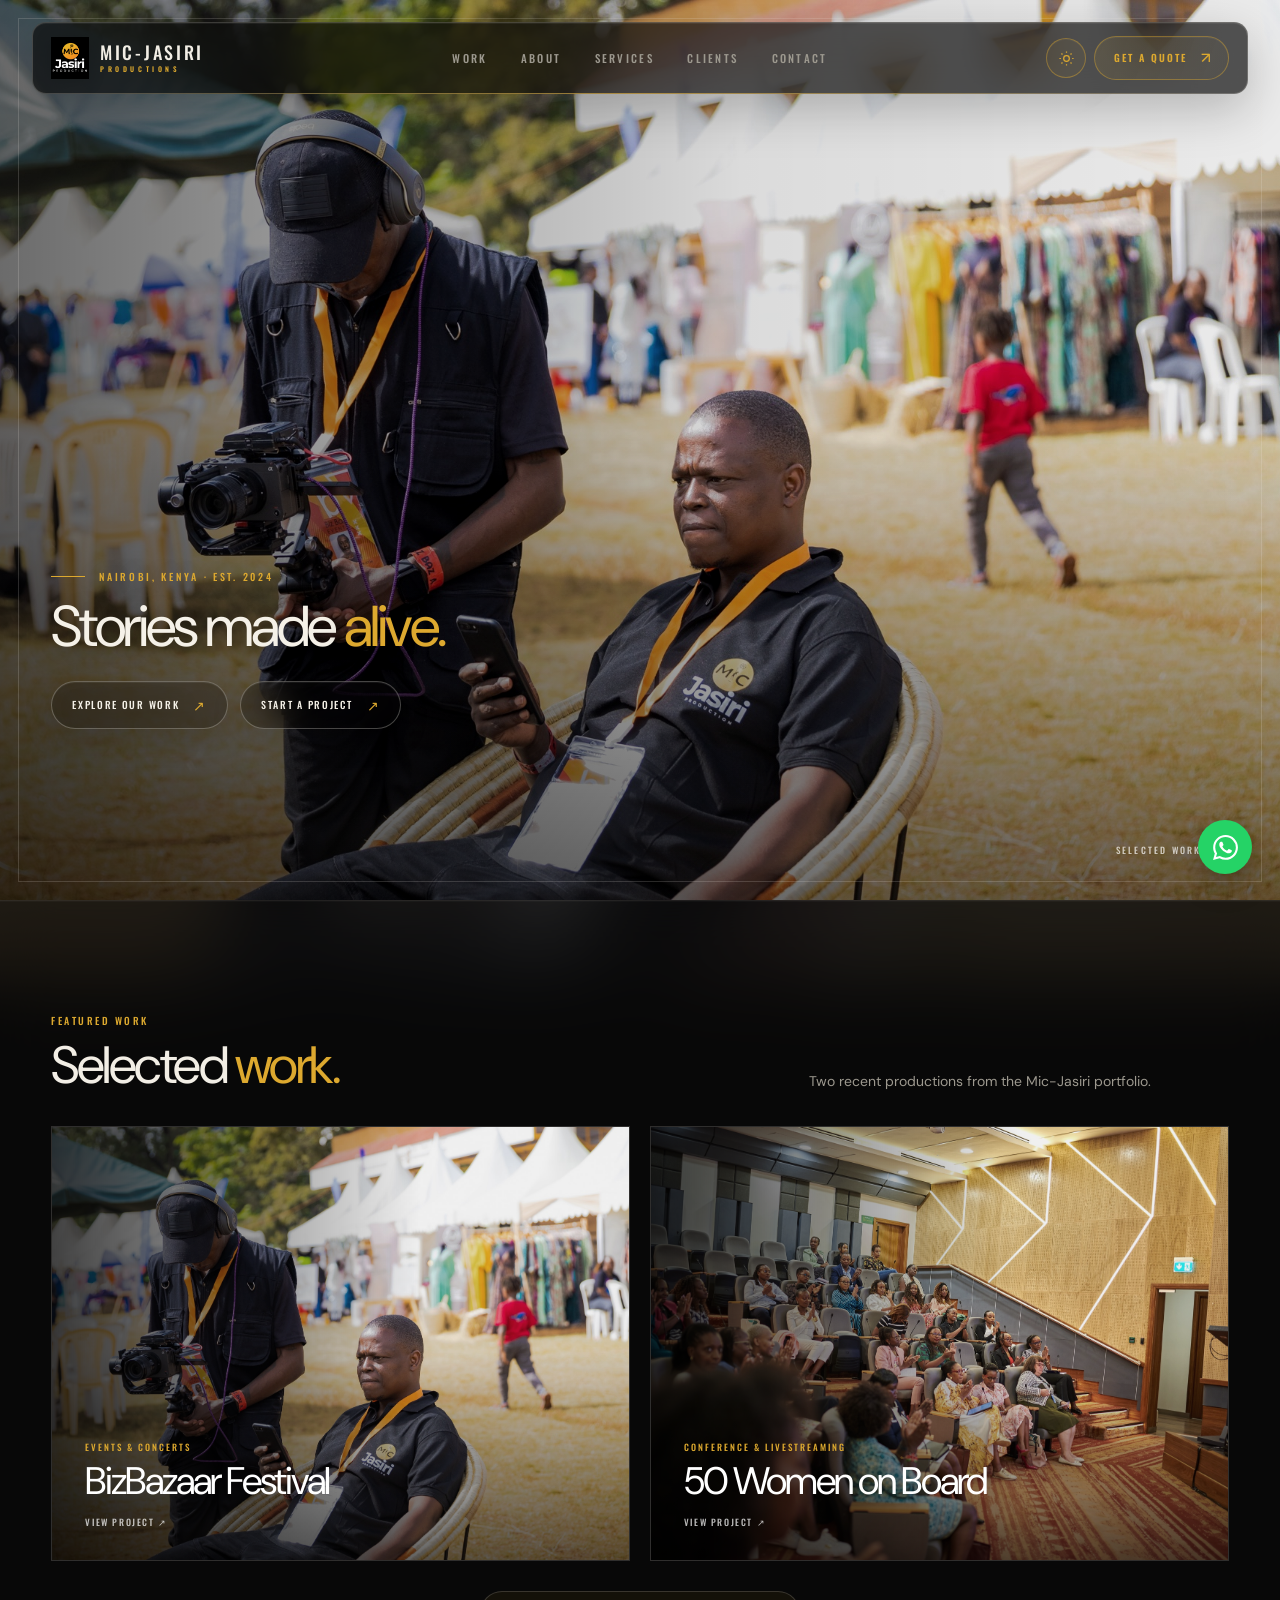
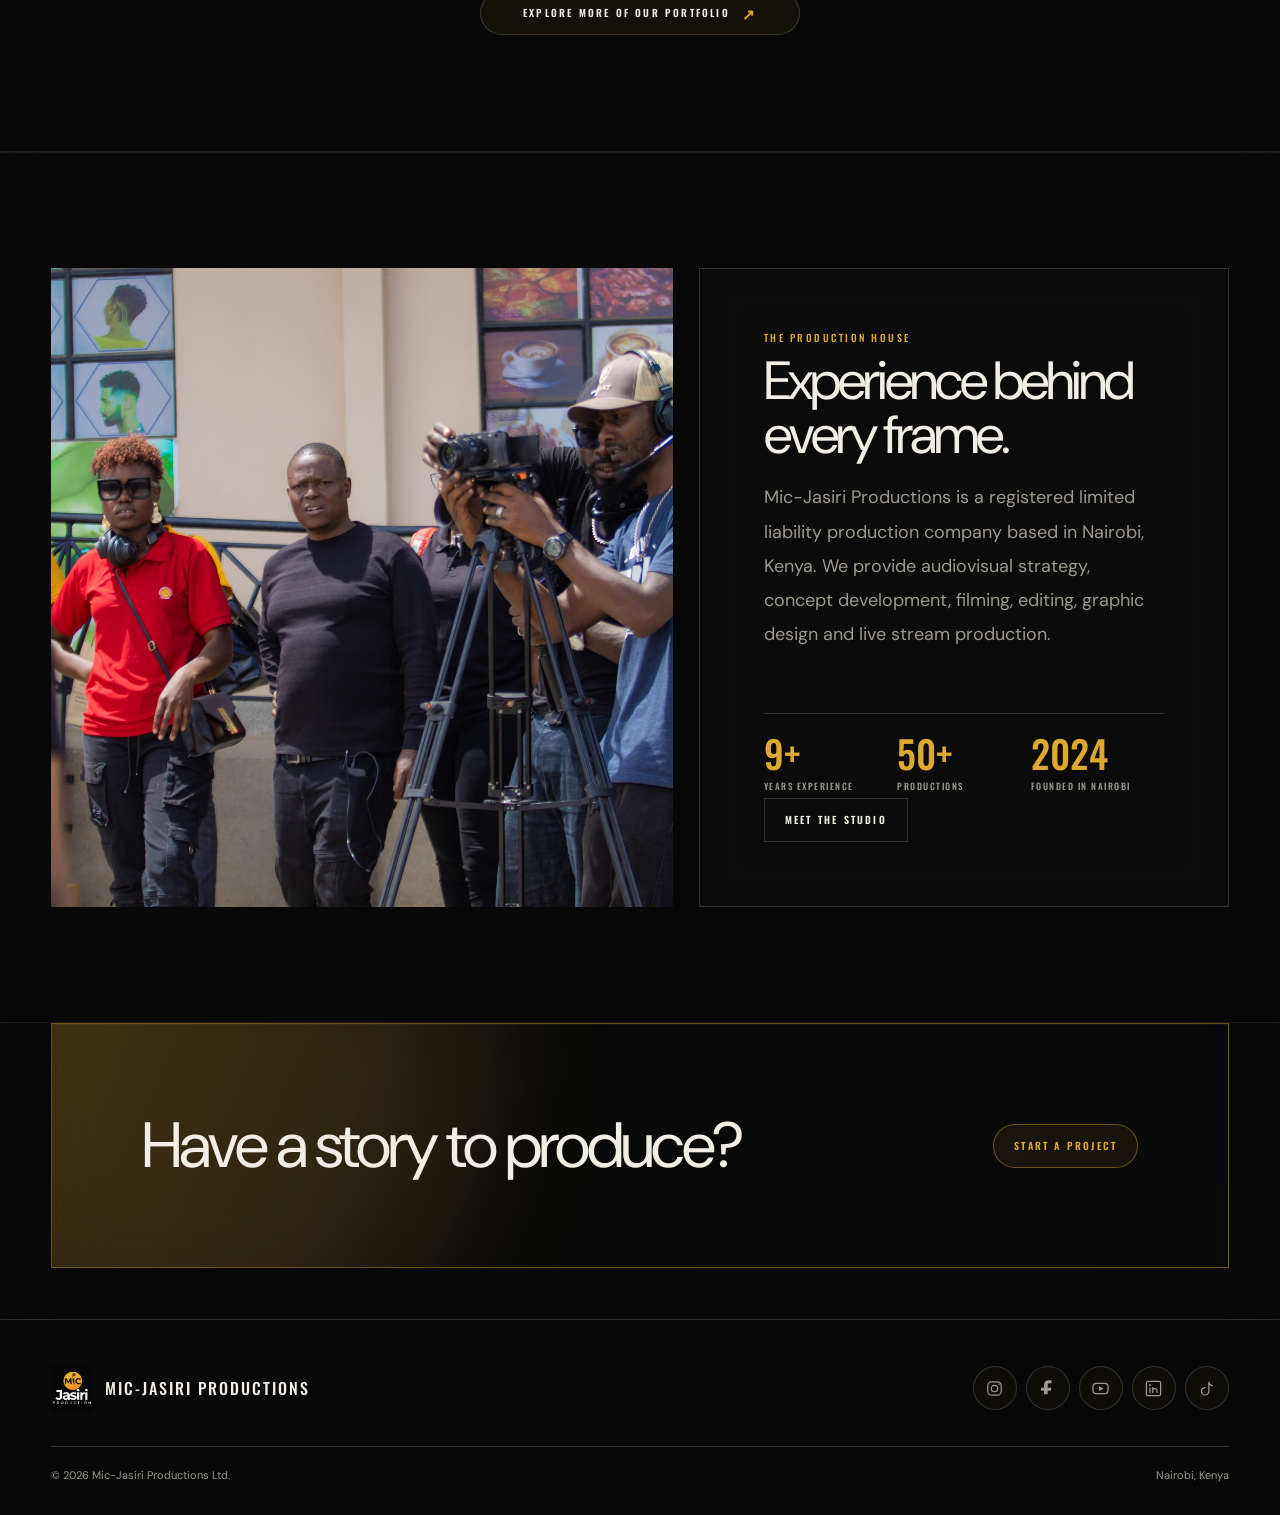
==== index.html @ 4c634c2f "fix: raise homepage hero content" ====
<!doctype html><html lang="en" data-theme="dark"><head><meta charset="utf-8"><meta name="viewport" content="width=device-width,initial-scale=1"><meta name="theme-color" content="#090909"><meta name="description" content="Mic-Jasiri Productions is a Nairobi film, television, commercial and live production company."><title>Mic-Jasiri Productions | Nairobi Production House</title><link rel="icon" href="faviconL.png"><link rel="stylesheet" href="assets/css/site.css?v=20260901-5"><script>(()=>{try{document.documentElement.dataset.theme=localStorage.getItem('micjasiri-theme')||'dark'}catch(error){}})()</script></head><body>
<a class="skip" href="#main">Skip to content</a><div class="site-frame" aria-hidden="true"></div><div class="page-wipe" aria-hidden="true"></div>
<header class="site-nav"><a class="brand" href="index.html" aria-label="Mic-Jasiri Productions home"><span class="brand-mark" aria-hidden="true"><img class="brand-logo brand-logo-dark" src="logo.png" alt=""><img class="brand-logo brand-logo-light" src="logo-light.png" alt=""></span><span class="brand-wordmark"><strong>MIC-JASIRI</strong><span>Productions</span></span></a><nav class="desktop-nav" aria-label="Primary navigation"><a href="work.html">Work</a><a href="about.html">About</a><a href="services.html">Services</a><a href="clients.html">Clients</a><a href="contact.html">Contact</a></nav><div class="nav-actions"><button class="icon-button" type="button" data-theme-toggle aria-label="Switch to light mode" aria-pressed="false"><svg class="sun" viewBox="0 0 24 24" aria-hidden="true"><circle cx="12" cy="12" r="4"/><path d="M12 2v2M12 20v2M4.9 4.9l1.4 1.4M17.7 17.7l1.4 1.4M2 12h2M20 12h2M4.9 19.1l1.4-1.4M17.7 6.3l1.4-1.4"/></svg><svg class="moon" viewBox="0 0 24 24" aria-hidden="true"><path d="M20.5 14.2A8.5 8.5 0 0 1 9.8 3.5a8.5 8.5 0 1 0 10.7 10.7Z"/></svg></button><a class="quote-button" href="contact.html">Get a quote</a><button class="menu-button" type="button" data-menu-toggle aria-label="Open navigation menu" aria-expanded="false" aria-controls="mobilePanel"><span></span><span></span><span></span></button></div></header>
<nav class="mobile-panel" id="mobilePanel" data-mobile-panel aria-label="Mobile navigation" aria-hidden="true"><a href="index.html" aria-current="page">Home</a><a href="work.html">Work</a><a href="about.html">About</a><a href="services.html">Services</a><a href="clients.html">Clients</a><a href="contact.html">Contact</a></nav>
<main class="page" id="main"><section class="hero home-hero"><div class="hero-media"><video autoplay muted loop playsinline poster="assets/work/bizbaz-behind-scenes.jpg"><source src="FINAL_SHORTER_VERSION_.mp4" type="video/mp4"></video></div><div class="hero-content home-hero-copy reveal"><div class="eyebrow">Nairobi, Kenya · Est. 2024</div><h1>Stories made <em>alive.</em></h1><div class="hero-actions"><a class="home-glass-action" href="work.html">Explore our work <span>↗</span></a><a class="home-glass-action" href="contact.html">Start a project <span>↗</span></a></div></div><div class="hero-cue">Selected work <span>↓</span></div></section>
<section class="section home-work"><div class="home-section-heading reveal"><div><div class="kicker">Featured work</div><h2>Selected <em>work.</em></h2></div><p>Two recent productions from the Mic-Jasiri portfolio.</p></div><div class="home-feature-grid reveal"><a class="home-feature-card" href="project-bizbazaar.html"><img src="assets/work/bizbaz-behind-scenes.jpg" alt="Mic-Jasiri crew filming BizBazaar Festival" loading="lazy"><span class="home-feature-copy"><span>Events &amp; concerts</span><strong>BizBazaar Festival</strong><small>View project ↗</small></span></a><a class="home-feature-card" href="project-women-on-board.html"><img src="assets/work/conference-audience.jpg" alt="Audience at the 50 Women on Board conference" loading="lazy"><span class="home-feature-copy"><span>Conference &amp; livestreaming</span><strong>50 Women on Board</strong><small>View project ↗</small></span></a></div><div class="home-portfolio-action reveal"><a class="button ghost" href="work.html">Explore more of our portfolio <span>↗</span></a></div></section>
<section class="section home-studio"><div class="intro-grid"><div class="intro-image reveal"><img src="assets/work/shell-field-production.jpg" alt="Mic-Jasiri crew working on location" loading="lazy"></div><div class="intro-copy reveal"><div><div class="kicker">The production house</div><h2>Experience behind every frame.</h2><p>Mic-Jasiri Productions is a registered limited liability production company based in Nairobi, Kenya. We provide audiovisual strategy, concept development, filming, editing, graphic design and live stream production.</p></div><div class="stats"><div class="stat"><strong>9+</strong><span>Years experience</span></div><div class="stat"><strong>50+</strong><span>Productions</span></div><div class="stat"><strong>2024</strong><span>Founded in Nairobi</span></div></div><div><a class="button ghost" href="about.html">Meet the studio</a></div></div></div></section>
<section class="cta-panel reveal"><h2>Have a story to produce?</h2><a class="button" href="contact.html">Start a project</a></section></main>
<footer class="footer"><div class="footer-top"><a class="footer-brand" href="index.html"><span class="footer-brand-mark" aria-hidden="true"><img class="brand-logo brand-logo-dark" src="logo.png" alt=""><img class="brand-logo brand-logo-light" src="logo-light.png" alt=""></span><strong>MIC-JASIRI PRODUCTIONS</strong></a><div class="socials social-icons" aria-label="Social media"><a href="https://www.instagram.com/mic_jasiri?igsh=bXJtYTFuajl4eHQ2&amp;utm_source=qr" target="_blank" rel="noopener" aria-label="Instagram"><svg viewBox="0 0 24 24" aria-hidden="true"><rect x="3.5" y="3.5" width="17" height="17" rx="5"/><circle cx="12" cy="12" r="4"/><circle class="social-dot" cx="17.5" cy="6.7" r="1"/></svg></a><a href="https://www.facebook.com/share/1CodxeUPYJ/?mibextid=wwXIfr" target="_blank" rel="noopener" aria-label="Facebook"><svg viewBox="0 0 24 24" aria-hidden="true"><path class="social-fill" d="M14.2 8.2h3V4.4c-.5-.1-2.2-.2-4.1-.2-4 0-6.7 2.4-6.7 6.9V15H2v4.3h4.4V24h5.3v-4.7h4.4l.7-4.3h-5.1v-3.5c0-1.3.4-3.3 2.5-3.3Z" transform="translate(2 -2) scale(.88)"/></svg></a><a href="https://www.youtube.com/@MICJASIRI" target="_blank" rel="noopener" aria-label="YouTube"><svg viewBox="0 0 24 24" aria-hidden="true"><rect x="2.5" y="5.5" width="19" height="13" rx="4"/><path class="social-fill" d="m10 9 6 3-6 3Z"/></svg></a><a href="https://www.linkedin.com/company/mic-jasiri/" target="_blank" rel="noopener" aria-label="LinkedIn"><svg viewBox="0 0 24 24" aria-hidden="true"><rect x="3" y="3" width="18" height="18" rx="2"/><circle class="social-fill" cx="7.5" cy="8" r="1.3"/><path d="M7.5 11v6M11 17v-6m0 2.6c.8-1.8 5.5-2.2 5.5 1.5V17"/></svg></a><a href="https://www.tiktok.com/@mic.jasiri.produc?_r=1&amp;_t=ZS-95igLde9VGX" target="_blank" rel="noopener" aria-label="TikTok"><svg viewBox="0 0 24 24" aria-hidden="true"><path d="M15 4v11.5a4.7 4.7 0 1 1-4.7-4.7M15 4c.4 2.5 1.8 4 4.5 4.5"/></svg></a></div></div><div class="footer-bottom"><span>© 2026 Mic-Jasiri Productions Ltd.</span><span>Nairobi, Kenya</span></div></footer>
<a class="whatsapp" href="https://wa.me/254721561704?text=Hi%20Mic-Jasiri%20Productions%2C%20I%27d%20like%20to%20enquire%20about%20your%20services." target="_blank" rel="noopener" aria-label="Chat on WhatsApp"><svg viewBox="0 0 24 24" aria-hidden="true"><path d="M17.47 14.38c-.3-.15-1.76-.87-2.03-.97-.27-.1-.47-.15-.67.15-.2.3-.77.97-.94 1.16-.17.2-.35.22-.64.08-.3-.15-1.26-.46-2.39-1.48-.88-.79-1.48-1.76-1.65-2.06-.17-.3-.02-.46.13-.61.13-.13.3-.35.45-.52.15-.17.2-.3.3-.5.1-.2.05-.37-.03-.52-.07-.15-.67-1.61-.92-2.21-.24-.58-.49-.5-.67-.51h-.57c-.2 0-.52.07-.79.37-.27.3-1.04 1.02-1.04 2.48s1.07 2.88 1.21 3.07c.15.2 2.1 3.2 5.08 4.49.71.31 1.26.49 1.69.63.71.23 1.36.2 1.87.12.57-.09 1.76-.72 2.01-1.41.25-.69.25-1.29.17-1.41-.07-.12-.27-.2-.57-.35M12.05 21.79h-.01a9.87 9.87 0 0 1-5.03-1.38l-.36-.21-3.74.98 1-3.65-.24-.37a9.86 9.86 0 0 1-1.51-5.26c0-5.45 4.44-9.88 9.89-9.88 2.64 0 5.12 1.03 6.99 2.9a9.83 9.83 0 0 1 2.89 6.99c0 5.45-4.44 9.88-9.88 9.88M20.46 3.49A11.82 11.82 0 0 0 12.05 0C5.5 0 .16 5.34.16 11.89c0 2.1.55 4.14 1.59 5.95L.06 24l6.3-1.65a11.88 11.88 0 0 0 5.68 1.45h.01c6.55 0 11.89-5.34 11.89-11.89 0-3.18-1.23-6.16-3.48-8.42z"/></svg></a><script src="assets/js/site.js"></script></body></html>
---- assets/css/site.css ----
@import url('https://fonts.googleapis.com/css2?family=DM+Sans:wght@300;400;500;600&family=Oswald:wght@400;500;600&family=Playfair+Display:ital,wght@0,500;1,500&display=swap');

:root{
  color-scheme:dark;
  --bg:#090909;--surface:#101010;--surface-2:#171717;--text:#f2eee5;--muted:#9d998f;
  --yellow:#dda92f;--line:rgba(244,238,229,.17);--line-strong:rgba(221,169,47,.42);
  --ribbon:rgba(8,8,8,.68);--frame:18px;--gutter:clamp(20px,4vw,64px);--nav-h:72px;
  --sans:'DM Sans',sans-serif;--cond:'Oswald',sans-serif;--serif:'Playfair Display',serif;
}
html[data-theme="light"]{color-scheme:light;--bg:#ece8df;--surface:#f7f3eb;--surface-2:#ddd7cb;--text:#17140f;--muted:#716b61;--yellow:#9a6200;--line:rgba(23,20,15,.18);--line-strong:rgba(154,98,0,.4);--ribbon:rgba(247,243,235,.7)}
*{box-sizing:border-box}html{scroll-behavior:smooth;scroll-padding-top:calc(var(--nav-h) + 42px)}body{margin:0;background:var(--bg);color:var(--text);font-family:var(--sans);font-size:16px;line-height:1.6;overflow-x:hidden}body.menu-open{overflow:hidden}a{color:inherit;text-decoration:none}img,video{display:block;max-width:100%}button,input,select,textarea{font:inherit}.skip{position:fixed;left:18px;top:-80px;z-index:1000;background:var(--yellow);color:#090909;padding:12px 18px}.skip:focus{top:18px}:focus-visible{outline:2px solid var(--yellow);outline-offset:4px}

.site-frame{position:fixed;z-index:90;inset:var(--frame);border:1px solid var(--line);pointer-events:none}.site-nav{position:fixed;z-index:100;top:clamp(14px,1.8vw,22px);left:50%;transform:translateX(-50%);width:min(1350px,calc(100% - clamp(32px,5vw,80px)));height:var(--nav-h);display:grid;grid-template-columns:minmax(210px,1fr) auto minmax(210px,1fr);align-items:center;padding:0 18px;background:var(--ribbon);border:1px solid rgba(244,238,229,.2);border-radius:14px;box-shadow:0 16px 48px rgba(0,0,0,.22),inset 0 1px rgba(255,255,255,.055);backdrop-filter:blur(24px) saturate(1.16);-webkit-backdrop-filter:blur(24px) saturate(1.16);transition:height .35s,background .35s,box-shadow .35s}.site-nav:after{content:"";position:absolute;left:18px;right:18px;bottom:-1px;height:1px;background:linear-gradient(90deg,transparent,rgba(221,169,47,.22) 18%,rgba(221,169,47,.58) 50%,rgba(221,169,47,.22) 82%,transparent)}.site-nav.compact{height:58px;background:rgba(8,8,8,.82);box-shadow:0 11px 34px rgba(0,0,0,.28),inset 0 1px rgba(255,255,255,.05)}html[data-theme="light"] .site-nav{border-color:rgba(23,20,15,.15);box-shadow:0 16px 42px rgba(60,48,30,.15),inset 0 1px rgba(255,255,255,.52)}html[data-theme="light"] .site-nav.compact{background:rgba(247,243,235,.84)}
.brand{display:flex;align-items:center;gap:11px;justify-self:start;isolation:isolate}.brand-wordmark{display:grid;line-height:1}.brand-wordmark strong{font:500 18px/1 var(--cond);letter-spacing:2.7px}.brand-wordmark span{margin-top:5px;color:var(--yellow);font:600 7px/1 var(--cond);letter-spacing:3.6px;text-transform:uppercase}
.desktop-nav{display:flex;align-items:center;gap:clamp(22px,2.6vw,42px)}.desktop-nav a{position:relative;padding:10px 0;color:var(--muted);font:500 11px/1 var(--cond);letter-spacing:2.3px;text-transform:uppercase;transition:color .25s}.desktop-nav a:after{content:"";position:absolute;left:0;right:100%;bottom:2px;height:1px;background:var(--yellow);transition:right .3s}.desktop-nav a:hover,.desktop-nav a[aria-current="page"]{color:var(--text)}.desktop-nav a:hover:after,.desktop-nav a[aria-current="page"]:after{right:0}
.nav-actions{justify-self:end;display:flex;align-items:center;gap:8px}.icon-button,.menu-button{width:40px;height:40px;display:grid;place-items:center;border:1px solid var(--line-strong);border-radius:50%;background:rgba(221,169,47,.055);color:var(--yellow);cursor:pointer;box-shadow:inset 0 1px rgba(255,255,255,.035)}.icon-button svg{width:17px;height:17px;fill:none;stroke:currentColor;stroke-width:1.7}.icon-button .moon{display:none}html[data-theme="light"] .icon-button .sun{display:none}html[data-theme="light"] .icon-button .moon{display:block}.button{min-height:44px;display:inline-flex;align-items:center;justify-content:center;padding:0 20px;border:1px solid var(--yellow);background:var(--yellow);color:#090909;font:600 10px/1 var(--cond);letter-spacing:2.2px;text-transform:uppercase;transition:transform .25s,background .25s,color .25s}.button:hover{transform:translateY(-2px);background:#edbd4a}.quote-button{min-height:44px;display:inline-flex;align-items:center;justify-content:center;gap:14px;padding:0 17px 0 19px;border:1px solid var(--line-strong);border-radius:999px;background:linear-gradient(110deg,rgba(221,169,47,.1),rgba(221,169,47,.025));color:var(--yellow);font:600 10px/1 var(--cond);letter-spacing:2px;text-transform:uppercase;box-shadow:inset 0 1px rgba(255,255,255,.045);transition:transform .25s,border-color .25s,background .25s,color .25s}.quote-button:after{content:"↗";font:500 15px/1 var(--sans);letter-spacing:0}.quote-button:hover{transform:translateY(-2px);border-color:var(--yellow);background:var(--yellow);color:#090909}.button.ghost{background:transparent;color:var(--text);border-color:var(--line)}.button.ghost:hover{border-color:var(--yellow);color:var(--yellow);background:rgba(221,169,47,.055)}.menu-button{display:none;border-radius:10px}.menu-button span{display:block;width:20px;height:1px;background:currentColor;margin:4px;transition:.25s}.menu-button[aria-expanded="true"] span:first-child{transform:translateY(5px) rotate(45deg)}.menu-button[aria-expanded="true"] span:nth-child(2){opacity:0}.menu-button[aria-expanded="true"] span:last-child{transform:translateY(-5px) rotate(-45deg)}
.mobile-panel{position:fixed;z-index:95;inset:0;background:var(--bg);display:grid;place-content:center;gap:18px;text-align:center;opacity:0;visibility:hidden;transition:opacity .3s,visibility .3s}.mobile-panel.open{opacity:1;visibility:visible}.mobile-panel a{min-height:52px;display:grid;place-items:center;font:500 26px/1 var(--cond);letter-spacing:2px;text-transform:uppercase}.mobile-panel a[aria-current="page"]{color:var(--yellow)}

.page{min-height:100vh}.hero{position:relative;min-height:100svh;padding:calc(var(--nav-h) + 72px) var(--gutter) 54px;display:grid;align-items:end;isolation:isolate}.hero-media{position:absolute;inset:0;z-index:-3;overflow:hidden}.hero-media img,.hero-media video{width:100%;height:100%;object-fit:cover}.hero-media video{filter:saturate(.82) contrast(1.05)}.hero:before{content:"";position:absolute;z-index:-2;inset:0;background:linear-gradient(90deg,rgba(0,0,0,.8) 0%,rgba(0,0,0,.38) 46%,rgba(0,0,0,.16)),linear-gradient(0deg,rgba(0,0,0,.65),transparent 55%)}.hero-content{width:min(620px,62vw);padding-bottom:clamp(24px,5vw,72px);color:#f5f1e8}.eyebrow{display:flex;align-items:center;gap:14px;margin-bottom:22px;color:var(--yellow);font:500 10px/1 var(--cond);letter-spacing:2.7px;text-transform:uppercase}.eyebrow:before{content:"";width:34px;height:1px;background:currentColor}.hero h1{margin:0;font:400 clamp(48px,6.2vw,88px)/.96 var(--sans);letter-spacing:-4px;text-wrap:balance}.hero h1 em{color:var(--yellow);font-style:normal}.hero-copy{max-width:510px;margin:24px 0 0;color:rgba(245,241,232,.72);font-size:15px}.hero-actions{display:flex;gap:12px;align-items:center;margin-top:30px}.hero-cue{position:absolute;right:var(--gutter);bottom:45px;color:rgba(255,255,255,.7);font:500 9px/1 var(--cond);letter-spacing:2.2px;text-transform:uppercase}.hero-cue span{color:var(--yellow);font-size:18px;margin-left:12px}
.hero-actions .button.ghost{color:#fff;border-color:rgba(255,255,255,.38)}
.home-hero{min-height:100svh}.home-hero .hero-content{padding-bottom:12vh}.page-hero{min-height:74svh}.page-hero .hero-content{padding-bottom:3vh}.page-hero h1{font-size:clamp(46px,5.5vw,78px)}
.home-hero:before{background:linear-gradient(90deg,rgba(0,0,0,.58),rgba(0,0,0,.14) 58%,rgba(0,0,0,.08)),linear-gradient(0deg,rgba(0,0,0,.52),transparent 52%)}.home-hero .home-hero-copy{width:min(540px,calc(100vw - (var(--gutter) * 2)));margin-bottom:clamp(24px,4vw,54px);padding-bottom:0;text-shadow:0 3px 26px rgba(0,0,0,.38)}.home-hero .home-hero-copy h1{font-size:clamp(40px,4.5vw,60px);line-height:.98;letter-spacing:-2.8px}.home-hero .home-hero-copy .eyebrow{margin-bottom:17px}.home-hero .home-hero-copy .hero-actions{margin-top:26px}.home-glass-action{min-height:48px;display:inline-flex;align-items:center;justify-content:center;gap:14px;padding:0 20px;border:1px solid rgba(245,241,232,.28);border-radius:999px;background:rgba(8,8,8,.28);box-shadow:inset 0 1px rgba(255,255,255,.06),0 10px 32px rgba(0,0,0,.14);backdrop-filter:blur(18px) saturate(1.12);-webkit-backdrop-filter:blur(18px) saturate(1.12);color:#f5f1e8;font:500 10px/1 var(--cond);letter-spacing:1.7px;text-transform:uppercase;transition:background .25s,border-color .25s,color .25s,transform .25s}.home-glass-action span{color:var(--yellow);font-size:14px}.home-glass-action:hover{transform:translateY(-2px);border-color:rgba(221,169,47,.7);background:rgba(221,169,47,.12);color:#fff}.home-work{position:relative}.home-section-heading{display:grid;grid-template-columns:1fr minmax(260px,420px);gap:40px;align-items:end;margin-bottom:34px}.home-section-heading h2{margin:0;font:400 clamp(34px,4.1vw,58px)/1.03 var(--sans);letter-spacing:-2.5px}.home-section-heading h2 em{color:var(--yellow);font-style:normal}.home-section-heading p{margin:0;color:var(--muted);font-size:14px}.home-work-tabs{display:flex;gap:8px;margin-bottom:16px;overflow-x:auto;scrollbar-width:none}.home-work-tabs::-webkit-scrollbar{display:none}.home-work-tabs button{flex:0 0 auto;min-height:46px;display:inline-flex;align-items:center;gap:14px;padding:0 20px;border:1px solid var(--line);border-radius:999px;background:rgba(10,10,10,.28);color:var(--muted);font:500 10px/1 var(--cond);letter-spacing:1.6px;text-transform:uppercase;cursor:pointer;transition:background .25s,border-color .25s,color .25s}.home-work-tabs button span{color:var(--yellow);font-size:8px}.home-work-tabs button:hover{border-color:var(--line-strong);color:var(--text)}.home-work-tabs button[aria-selected="true"]{border-color:var(--line-strong);background:rgba(221,169,47,.1);color:var(--text)}.home-feature-panel[hidden]{display:none}.home-feature-panel.is-active{animation:work-in .42s ease both}.home-feature-card{position:relative;display:block;height:clamp(340px,42vw,540px);overflow:hidden;border:1px solid var(--line);color:#fff}.home-feature-card img{width:100%;height:100%;object-fit:cover;filter:saturate(.82);transition:transform .75s cubic-bezier(.2,.7,.2,1),filter .45s}.home-feature-card:after{content:"";position:absolute;inset:0;background:linear-gradient(90deg,rgba(0,0,0,.74),rgba(0,0,0,.06) 64%),linear-gradient(0deg,rgba(0,0,0,.58),transparent 48%)}.home-feature-card:hover img{transform:scale(1.025);filter:saturate(1)}.home-feature-copy{position:absolute;z-index:2;left:clamp(24px,4vw,54px);bottom:clamp(24px,4vw,48px);display:grid}.home-feature-copy>span{color:var(--yellow);font:500 9px/1 var(--cond);letter-spacing:2px;text-transform:uppercase}.home-feature-copy strong{margin-top:10px;font:400 clamp(30px,4vw,54px)/1 var(--sans);letter-spacing:-2px}.home-feature-copy small{margin-top:18px;color:rgba(255,255,255,.72);font:500 9px/1 var(--cond);letter-spacing:1.6px;text-transform:uppercase}.home-work-footer{min-height:76px;display:flex;align-items:center;justify-content:space-between;gap:24px;border-bottom:1px solid var(--line);color:var(--muted);font-size:11px}.home-work-footer>a{min-height:44px;display:inline-flex;align-items:center;gap:12px;color:var(--text);font:500 10px/1 var(--cond);letter-spacing:1.7px;text-transform:uppercase}.home-work-footer>a span{color:var(--yellow);font-size:15px}.home-work-footer>a:hover{color:var(--yellow)}.home-studio .intro-image{min-height:520px}.home-studio .intro-copy{padding:clamp(32px,5vw,66px)}.home-studio .intro-copy h2{font-size:clamp(34px,4.2vw,56px)}
.home-feature-grid{display:grid;grid-template-columns:repeat(2,minmax(0,1fr));gap:clamp(12px,1.5vw,20px)}.home-feature-grid .home-feature-card{height:clamp(330px,34vw,470px)}.home-feature-grid .home-feature-copy{left:clamp(22px,2.6vw,38px);right:22px;bottom:clamp(22px,2.6vw,34px)}.home-feature-grid .home-feature-copy strong{font-size:clamp(27px,3vw,42px)}.home-portfolio-action{display:flex;justify-content:center;padding-top:30px}.home-portfolio-action .button{min-width:min(100%,320px);border-radius:999px;background:rgba(221,169,47,.06)}.home-portfolio-action .button span{margin-left:12px;color:var(--yellow);font-size:15px}.home-portfolio-action .button:hover span{color:inherit}

.section{padding:clamp(78px,9vw,140px) var(--gutter)}.section.alt{background:var(--surface)}.section.image-atmosphere{position:relative;isolation:isolate;overflow:hidden}.section.image-atmosphere:before{content:"";position:absolute;z-index:-2;inset:-44px;background:var(--section-backdrop) center/cover no-repeat;filter:blur(26px) saturate(.7);opacity:.09;transform:scale(1.06)}.section.image-atmosphere:after{content:"";position:absolute;z-index:-1;inset:0;background:linear-gradient(90deg,var(--surface),color-mix(in srgb,var(--surface) 86%,transparent),var(--surface))}.section-heading{display:grid;grid-template-columns:1fr minmax(260px,450px);gap:40px;align-items:end;margin-bottom:clamp(38px,6vw,82px)}.section-heading h2{margin:0;font:400 clamp(38px,5vw,72px)/1 var(--sans);letter-spacing:-3px}.section-heading h2 em{color:var(--yellow);font-style:normal}.section-heading p{margin:0;color:var(--muted);font-size:15px}.kicker{margin-bottom:12px;color:var(--yellow);font:500 10px/1 var(--cond);letter-spacing:2.5px;text-transform:uppercase}
.work-grid{display:grid;grid-template-columns:repeat(12,minmax(0,1fr));gap:clamp(10px,1.5vw,22px)}.work-card{position:relative;grid-column:span 6;min-height:clamp(440px,55vw,700px);overflow:hidden;background:#111;border:1px solid var(--line);color:#fff}.work-card.wide{grid-column:1/-1;min-height:clamp(520px,60vw,780px)}.work-card.third{grid-column:span 4;min-height:480px}.work-card img{position:absolute;inset:0;width:100%;height:100%;object-fit:cover;filter:saturate(.78);transition:transform .8s cubic-bezier(.2,.7,.2,1),filter .5s}.work-card:after{content:"";position:absolute;inset:0;background:linear-gradient(180deg,transparent 38%,rgba(0,0,0,.9))}.work-card:hover img{transform:scale(1.035);filter:saturate(1)}.work-meta{position:absolute;z-index:2;left:clamp(20px,3vw,42px);right:clamp(20px,3vw,42px);bottom:clamp(20px,3vw,38px)}.work-meta span{color:var(--yellow);font:500 9px/1 var(--cond);letter-spacing:2.2px;text-transform:uppercase}.work-meta h3{margin:8px 0 0;font:400 clamp(28px,3vw,48px)/1 var(--sans);letter-spacing:-1.5px}.work-meta p{max-width:500px;margin:12px 0 0;color:rgba(255,255,255,.68);font-size:13px}
.work-hero{min-height:68svh}.work-hero .hero-content{padding-bottom:clamp(26px,4vw,52px)}.work-explorer{position:relative;isolation:isolate;overflow:hidden;background:var(--surface)}.work-explorer:before{content:"";position:absolute;z-index:-2;inset:-38px;background:var(--work-backdrop) center/cover no-repeat;filter:blur(24px) saturate(.75);opacity:.11;transform:scale(1.05);transition:background-image .5s,opacity .5s}.work-explorer:after{content:"";position:absolute;z-index:-1;inset:0;background:linear-gradient(180deg,var(--surface) 0%,color-mix(in srgb,var(--surface) 89%,transparent) 48%,var(--surface) 100%)}.work-intro{display:grid;grid-template-columns:minmax(0,1fr) minmax(280px,430px);gap:40px;align-items:end;margin-bottom:42px}.work-intro h2{margin:0;font:400 clamp(36px,4.3vw,62px)/1 var(--sans);letter-spacing:-2.5px}.work-intro h2 em{color:var(--yellow);font-style:normal}.work-intro p{margin:0;color:var(--muted);font-size:14px}.work-filters{display:flex;gap:10px;padding:10px 0 34px;overflow-x:auto;scrollbar-width:none}.work-filters::-webkit-scrollbar{display:none}.work-filter{flex:0 0 auto;min-height:46px;padding:0 23px;border:1px solid var(--line);border-radius:999px;background:color-mix(in srgb,var(--surface) 84%,transparent);color:var(--muted);font:500 10px/1 var(--cond);letter-spacing:1.8px;text-transform:uppercase;cursor:pointer;transition:background .25s,border-color .25s,color .25s,transform .25s}.work-filter:hover{border-color:var(--line-strong);color:var(--text)}.work-filter[aria-selected="true"]{background:var(--yellow);border-color:var(--yellow);color:#090909}.work-panel[hidden]{display:none}.work-panel.is-active{animation:work-in .42s ease both}@keyframes work-in{from{opacity:0;transform:translateY(12px)}to{opacity:1;transform:none}}.work-panel-head{display:flex;align-items:end;justify-content:space-between;gap:28px;padding:26px 0;border-top:1px solid var(--line)}.work-panel-head span{color:var(--yellow);font:500 10px/1 var(--cond);letter-spacing:2px;text-transform:uppercase}.work-panel-head h3{margin:9px 0 0;font:400 clamp(28px,3vw,43px)/1 var(--sans);letter-spacing:-1.5px}.work-panel-head p{max-width:430px;margin:0;color:var(--muted);font-size:13px}.portfolio-grid{display:grid;grid-template-columns:repeat(3,minmax(0,1fr));gap:14px}.portfolio-card{position:relative;min-height:clamp(390px,40vw,580px);overflow:hidden;border:1px solid var(--line);background:#111;color:#fff}.portfolio-card img{position:absolute;inset:0;width:100%;height:100%;object-fit:cover;filter:saturate(.8);transition:transform .7s cubic-bezier(.2,.7,.2,1),filter .45s}.portfolio-card:after{content:"";position:absolute;inset:0;background:linear-gradient(180deg,transparent 38%,rgba(0,0,0,.88))}.portfolio-card:hover img{transform:scale(1.03);filter:saturate(1)}.portfolio-card .work-meta{left:24px;right:24px;bottom:24px}.portfolio-card .work-meta h3{font-size:clamp(25px,2.4vw,36px)}.portfolio-gallery{display:grid;grid-template-columns:repeat(3,minmax(0,1fr));gap:14px}.portfolio-shot{margin:0;position:relative;aspect-ratio:4/3;overflow:hidden;border:1px solid var(--line);background:#111}.portfolio-shot img{width:100%;height:100%;object-fit:cover;filter:saturate(.82);transition:transform .65s,filter .4s}.portfolio-shot:hover img{transform:scale(1.025);filter:saturate(1)}.portfolio-shot figcaption{position:absolute;inset:auto 14px 12px;color:rgba(255,255,255,.82);font:500 8px/1 var(--cond);letter-spacing:1.6px;text-transform:uppercase;text-shadow:0 2px 12px #000}.portfolio-feature{display:grid;grid-template-columns:minmax(0,1.3fr) minmax(280px,.7fr);min-height:540px;border:1px solid var(--line);background:color-mix(in srgb,var(--surface-2) 80%,transparent)}.portfolio-feature-image{min-height:420px}.portfolio-feature-image img{width:100%;height:100%;object-fit:cover}.portfolio-feature-copy{display:flex;flex-direction:column;justify-content:center;padding:clamp(30px,5vw,64px)}.portfolio-feature-copy .kicker{margin-bottom:16px}.portfolio-feature-copy h3{margin:0;font:400 clamp(32px,4vw,52px)/1 var(--sans);letter-spacing:-2px}.portfolio-feature-copy p{margin:20px 0 28px;color:var(--muted);font-size:14px}.portfolio-feature-copy .button{align-self:flex-start}
.image-marquee{overflow:hidden;border-top:1px solid var(--line);border-bottom:1px solid var(--line);padding:14px 0}.image-track{display:flex;width:max-content;gap:14px;animation:marquee 45s linear infinite}.image-track img{width:320px;height:210px;object-fit:cover;filter:saturate(.78)}@keyframes marquee{to{transform:translateX(-50%)}}
.intro-grid{display:grid;grid-template-columns:1.08fr .92fr;gap:clamp(16px,2vw,30px)}.intro-image{min-height:650px}.intro-image img{width:100%;height:100%;object-fit:cover}.intro-copy{display:flex;flex-direction:column;justify-content:space-between;padding:clamp(34px,6vw,86px);background:var(--surface);border:1px solid var(--line)}.intro-copy h2{margin:0;font:400 clamp(38px,5vw,68px)/1 var(--sans);letter-spacing:-3px}.intro-copy p{color:var(--muted);font-size:clamp(15px,1.5vw,18px);line-height:1.9}.stats{display:grid;grid-template-columns:repeat(3,1fr);margin-top:44px;border-top:1px solid var(--line)}.stat{padding-top:20px}.stat strong{display:block;color:var(--yellow);font:500 38px/1 var(--cond)}.stat span{font:500 9px/1.4 var(--cond);letter-spacing:1.5px;text-transform:uppercase;color:var(--muted)}
.about-company-grid{display:grid;grid-template-columns:minmax(0,.9fr) minmax(0,1.1fr);gap:clamp(18px,3vw,46px);align-items:stretch}.about-company-copy{padding:clamp(30px,5vw,70px) 0}.about-company-copy h2{margin:12px 0 28px;font:400 clamp(40px,5vw,68px)/1 var(--sans);letter-spacing:-3px}.about-company-copy h2 em{color:var(--yellow);font-style:normal}.about-company-copy p{max-width:650px;margin:0 0 16px;color:var(--muted);font-size:15px;line-height:1.85}.about-capabilities{display:flex;flex-wrap:wrap;gap:8px;margin-top:30px}.about-capabilities span{min-height:38px;display:inline-flex;align-items:center;padding:0 14px;border:1px solid var(--line);border-radius:999px;background:rgba(221,169,47,.05);color:var(--text);font:500 9px/1 var(--cond);letter-spacing:1.4px;text-transform:uppercase}.about-company-image{position:relative;min-height:560px;margin:0;overflow:hidden;border:1px solid var(--line)}.about-company-image img{width:100%;height:100%;object-fit:cover;filter:saturate(.82)}.about-company-image:after{content:"";position:absolute;inset:0;background:linear-gradient(0deg,rgba(0,0,0,.58),transparent 44%)}.about-company-image figcaption{position:absolute;z-index:2;left:24px;bottom:22px;color:#fff;font:500 10px/1 var(--cond);letter-spacing:2px;text-transform:uppercase}
.service-list{border-top:1px solid var(--line)}.service-row{display:grid;grid-template-columns:60px 1fr minmax(200px,420px);gap:24px;align-items:center;min-height:104px;border-bottom:1px solid var(--line);transition:background .25s,padding .25s}.service-row:hover{background:rgba(244,189,22,.04);padding-left:14px}.service-row>span{color:var(--yellow);font:500 10px/1 var(--cond)}.service-row h3{margin:0;font:400 clamp(22px,2.5vw,36px)/1.1 var(--sans);letter-spacing:-1px}.service-row p{margin:0;color:var(--muted);font-size:13px}.services-gallery{display:grid;grid-template-columns:repeat(3,1fr);gap:14px;margin-top:60px}.services-gallery figure{margin:0;position:relative;aspect-ratio:4/5;overflow:hidden}.services-gallery img{width:100%;height:100%;object-fit:cover;transition:.6s}.services-gallery figure:hover img{transform:scale(1.03)}.services-gallery figcaption{position:absolute;inset:auto 18px 16px;color:white;font:500 10px/1 var(--cond);letter-spacing:2px;text-transform:uppercase;text-shadow:0 2px 12px black}
.service-visual-grid{display:grid;grid-template-columns:repeat(2,minmax(0,1fr));gap:16px}.service-visual-card{position:relative;min-height:clamp(430px,42vw,560px);overflow:hidden;border:1px solid var(--line);color:#fff}.service-visual-card img{width:100%;height:100%;object-fit:cover;filter:saturate(.78);transition:transform .7s cubic-bezier(.2,.7,.2,1),filter .4s}.service-visual-card:after{content:"";position:absolute;inset:0;background:linear-gradient(0deg,rgba(0,0,0,.92),rgba(0,0,0,.1) 74%),linear-gradient(90deg,rgba(0,0,0,.22),transparent)}.service-visual-card:hover img{transform:scale(1.025);filter:saturate(.98)}.service-visual-copy{position:absolute;z-index:2;left:clamp(22px,3vw,38px);right:clamp(22px,3vw,38px);bottom:clamp(22px,3vw,34px)}.service-visual-copy>span{color:var(--yellow);font:500 9px/1 var(--cond);letter-spacing:2px}.service-visual-copy h3{margin:10px 0 12px;font:400 clamp(28px,3.2vw,44px)/1 var(--sans);letter-spacing:-1.8px}.service-visual-copy p{max-width:520px;margin:0 0 20px;color:rgba(255,255,255,.68);font-size:13px;line-height:1.65}.service-visual-copy ul{margin:0;padding:0;list-style:none}.service-visual-copy li{min-height:38px;display:flex;align-items:center;border-top:1px solid rgba(255,255,255,.2);color:rgba(255,255,255,.78);font:500 9px/1.3 var(--cond);letter-spacing:1.5px;text-transform:uppercase}.service-visual-copy li:last-child{border-bottom:1px solid rgba(255,255,255,.2)}
.timeline{border-top:1px solid var(--line)}.timeline-row{display:grid;grid-template-columns:100px 1fr;padding:22px 0;border-bottom:1px solid var(--line)}.timeline-row strong{color:var(--yellow);font:500 12px/1 var(--cond)}.timeline-row span{color:var(--muted)}
.client-grid{display:grid;grid-template-columns:repeat(3,1fr);border-top:1px solid var(--line);border-left:1px solid var(--line)}.client{min-height:180px;padding:30px;display:grid;place-content:center;border-right:1px solid var(--line);border-bottom:1px solid var(--line);text-align:center}.client strong{font:500 22px/1 var(--cond);letter-spacing:1.4px;text-transform:uppercase}.client span{margin-top:10px;color:var(--muted);font:500 9px/1 var(--cond);letter-spacing:1.5px;text-transform:uppercase}.testimonial-grid{display:grid;grid-template-columns:repeat(3,1fr);gap:16px}.testimonial{min-height:390px;padding:clamp(28px,4vw,50px);display:flex;flex-direction:column;justify-content:space-between;background:var(--surface);border:1px solid var(--line)}.testimonial blockquote{margin:0;font:500 clamp(21px,2.2vw,31px)/1.45 var(--serif)}.testimonial footer{display:grid;color:var(--muted);font-size:12px}.testimonial footer strong{color:var(--yellow);font:500 12px/1 var(--cond);letter-spacing:1.4px;text-transform:uppercase}
.project-hero{min-height:94svh}.project-hero .hero-content{width:min(920px,78vw);padding-bottom:clamp(22px,4vw,55px)}.project-hero h1{font-size:clamp(52px,8vw,112px);letter-spacing:-5px}.project-back{position:absolute;z-index:5;left:var(--gutter);top:calc(var(--nav-h) + clamp(58px,7vw,92px));min-height:44px;display:flex;align-items:center;padding-right:12px;color:rgba(255,255,255,.75);font:500 9px/1 var(--cond);letter-spacing:2.2px;text-transform:uppercase}.project-back:hover{color:var(--yellow)}
.project-overview{display:grid;grid-template-columns:minmax(240px,.65fr) 1.35fr;gap:clamp(44px,9vw,150px)}.project-number{color:var(--yellow);font:500 clamp(50px,8vw,120px)/.8 var(--cond);letter-spacing:-3px}.project-summary h2{margin:0 0 24px;font:400 clamp(32px,4.5vw,62px)/1.05 var(--sans);letter-spacing:-2.5px}.project-summary p{max-width:720px;margin:0;color:var(--muted);font-size:clamp(16px,1.5vw,19px);line-height:1.9}.project-credits{display:grid;grid-template-columns:repeat(4,1fr);margin-top:clamp(44px,7vw,90px);border-top:1px solid var(--line);border-left:1px solid var(--line)}.credit{min-height:130px;padding:24px;border-right:1px solid var(--line);border-bottom:1px solid var(--line)}.credit span{display:block;color:var(--yellow);font:500 9px/1 var(--cond);letter-spacing:1.8px;text-transform:uppercase}.credit strong{display:block;margin-top:12px;font-weight:400;font-size:15px}
.project-gallery{display:grid;grid-template-columns:repeat(12,minmax(0,1fr));gap:clamp(10px,1.5vw,22px);padding:0 var(--gutter) clamp(80px,10vw,150px)}.project-frame{grid-column:span 6;margin:0;overflow:hidden;background:var(--surface)}.project-frame.full{grid-column:1/-1}.project-frame.portrait{grid-column:span 5}.project-frame.offset{grid-column:6/-1}.project-frame img{width:100%;height:clamp(440px,58vw,820px);object-fit:cover;transition:transform .8s}.project-frame:not(.full) img{height:clamp(430px,50vw,700px)}.project-frame:hover img{transform:scale(1.018)}.project-frame figcaption{padding:12px 2px;color:var(--muted);font:500 8px/1 var(--cond);letter-spacing:1.8px;text-transform:uppercase}
.next-project{position:relative;min-height:68svh;margin:0 var(--gutter) clamp(28px,4vw,55px);display:flex;align-items:end;overflow:hidden;color:#fff}.next-project img{position:absolute;inset:0;width:100%;height:100%;object-fit:cover;filter:saturate(.75);transition:transform .8s,filter .5s}.next-project:after{content:"";position:absolute;inset:0;background:linear-gradient(0deg,rgba(0,0,0,.8),transparent 70%)}.next-project:hover img{transform:scale(1.025);filter:saturate(1)}.next-project-copy{position:relative;z-index:2;padding:clamp(28px,5vw,70px)}.next-project-copy span{color:var(--yellow);font:500 9px/1 var(--cond);letter-spacing:2.2px;text-transform:uppercase}.next-project-copy h2{margin:10px 0 0;font:400 clamp(38px,6vw,82px)/1 var(--sans);letter-spacing:-3px}
.contact-grid{display:grid;grid-template-columns:.82fr 1.18fr;gap:clamp(40px,8vw,120px)}.contact-copy h1{margin:0;font:400 clamp(48px,6vw,84px)/.98 var(--sans);letter-spacing:-4px}.contact-copy h1 em{color:var(--yellow);font-style:normal}.contact-copy>p{color:var(--muted);max-width:440px}.contact-details{display:grid;gap:20px;margin-top:42px}.contact-details a,.contact-details div{display:grid}.contact-details span{color:var(--yellow);font:500 9px/1 var(--cond);letter-spacing:2px;text-transform:uppercase}.contact-form{padding:clamp(28px,5vw,64px);background:var(--surface);border:1px solid var(--line)}.form-row{display:grid;grid-template-columns:1fr 1fr;gap:18px}.field{display:grid;gap:8px;margin-bottom:18px}.field label{font:500 10px/1 var(--cond);letter-spacing:1.8px;text-transform:uppercase}.field input,.field select,.field textarea{width:100%;border:1px solid var(--line);background:transparent;color:var(--text);padding:14px}.field textarea{min-height:140px;resize:vertical}.form-status{min-height:22px;color:var(--muted);font-size:13px}
.cta-panel{position:relative;overflow:hidden;margin:0 var(--gutter) clamp(30px,4vw,60px);padding:clamp(48px,7vw,90px);display:flex;align-items:center;justify-content:space-between;gap:30px;background:linear-gradient(115deg,rgba(221,169,47,.14),rgba(10,10,10,.7) 42%,rgba(10,10,10,.8));border:1px solid var(--line-strong);color:var(--text);box-shadow:0 22px 60px rgba(0,0,0,.18),inset 0 1px rgba(255,255,255,.04);backdrop-filter:blur(24px);-webkit-backdrop-filter:blur(24px)}.cta-panel:before{content:"";position:absolute;left:-10%;top:-80%;width:46%;aspect-ratio:1;border-radius:50%;background:rgba(221,169,47,.13);filter:blur(70px);pointer-events:none}.cta-panel h2{position:relative;margin:0;font:400 clamp(35px,5vw,65px)/1 var(--sans);letter-spacing:-3px}.cta-panel .button{position:relative;border-color:var(--line-strong);border-radius:999px;background:rgba(221,169,47,.07);color:var(--yellow)}.cta-panel .button:hover{background:var(--yellow);color:#090909}.glass-page .cta-panel{z-index:1}html[data-theme="light"] .cta-panel{background:linear-gradient(115deg,rgba(169,111,8,.1),rgba(247,243,235,.68) 42%,rgba(247,243,235,.78));box-shadow:0 22px 55px rgba(70,52,25,.12),inset 0 1px rgba(255,255,255,.4)}
.footer{padding:44px var(--gutter) 30px;border-top:1px solid var(--line)}.footer-top,.footer-bottom{display:flex;align-items:center;justify-content:space-between;gap:24px}.footer-brand{display:flex;align-items:center;gap:12px}.footer-brand img{width:42px;height:48px;object-fit:contain}.footer-brand strong{font:500 16px/1 var(--cond);letter-spacing:2px}.socials{display:flex;flex-wrap:wrap;gap:20px;color:var(--muted);font-size:12px}.socials a:hover{color:var(--yellow)}.social-icons{gap:9px}.social-icons a{width:44px;height:44px;display:grid;place-items:center;border:1px solid var(--line);border-radius:50%;background:rgba(221,169,47,.035);color:var(--muted);transition:color .25s,border-color .25s,background .25s,transform .25s}.social-icons a:hover{transform:translateY(-2px);border-color:rgba(221,169,47,.58);background:rgba(221,169,47,.1);color:var(--yellow)}.social-icons svg{width:19px;height:19px;fill:none;stroke:currentColor;stroke-width:1.55;stroke-linecap:round;stroke-linejoin:round}.social-icons .social-fill,.social-icons .social-dot{fill:currentColor;stroke:none}.footer-bottom{margin-top:34px;padding-top:20px;border-top:1px solid var(--line);color:var(--muted);font-size:11px}.whatsapp{position:fixed;z-index:80;right:28px;bottom:26px;width:54px;height:54px;display:grid;place-items:center;border-radius:50%;background:#25d366;color:white;box-shadow:0 12px 28px rgba(0,0,0,.25)}.whatsapp svg{width:25px;fill:currentColor}
.glass-page{position:relative;isolation:isolate}.page-glass-backdrop{position:fixed;z-index:0;inset:-48px;pointer-events:none;background:linear-gradient(rgba(9,9,9,.58),rgba(9,9,9,.72)),var(--page-backdrop) center/cover no-repeat;filter:blur(30px) saturate(.8);transform:scale(1.06)}.glass-page>main,.glass-page>.footer{position:relative;z-index:1}.glass-page .section{background:rgba(9,9,9,.62);border-top:1px solid rgba(244,238,229,.08);border-bottom:1px solid rgba(244,238,229,.08);box-shadow:inset 0 1px rgba(255,255,255,.025);backdrop-filter:blur(26px) saturate(1.08);-webkit-backdrop-filter:blur(26px) saturate(1.08)}.glass-page .section.alt{background:rgba(14,14,14,.7)}.glass-page .work-explorer{background:rgba(10,10,10,.64)}.glass-page .work-explorer:before{opacity:.16}.glass-page .work-explorer:after{background:linear-gradient(180deg,rgba(10,10,10,.74),rgba(10,10,10,.56) 48%,rgba(10,10,10,.74))}.glass-page .section.image-atmosphere:before{opacity:.16}.glass-page .section.image-atmosphere:after{background:linear-gradient(90deg,rgba(14,14,14,.76),rgba(14,14,14,.55),rgba(14,14,14,.76))}.glass-page .intro-copy,.glass-page .testimonial,.glass-page .contact-form,.glass-page .portfolio-feature{background:rgba(16,16,16,.68);box-shadow:0 20px 55px rgba(0,0,0,.12);backdrop-filter:blur(22px);-webkit-backdrop-filter:blur(22px)}.glass-page .client,.glass-page .credit{background:rgba(12,12,12,.28)}.glass-page .footer{background:rgba(9,9,9,.66);backdrop-filter:blur(24px);-webkit-backdrop-filter:blur(24px)}
html[data-theme="light"] .page-glass-backdrop{background:linear-gradient(rgba(236,232,223,.56),rgba(236,232,223,.72)),var(--page-backdrop) center/cover no-repeat;filter:blur(30px) saturate(.72)}html[data-theme="light"] .glass-page .section{background:rgba(247,243,235,.64);border-color:rgba(23,20,15,.1)}html[data-theme="light"] .glass-page .section.alt{background:rgba(239,234,224,.7)}html[data-theme="light"] .glass-page .work-explorer{background:rgba(247,243,235,.64)}html[data-theme="light"] .glass-page .work-explorer:after{background:linear-gradient(180deg,rgba(247,243,235,.76),rgba(247,243,235,.54) 48%,rgba(247,243,235,.76))}html[data-theme="light"] .glass-page .section.image-atmosphere:after{background:linear-gradient(90deg,rgba(239,234,224,.78),rgba(239,234,224,.54),rgba(239,234,224,.78))}html[data-theme="light"] .glass-page .intro-copy,html[data-theme="light"] .glass-page .testimonial,html[data-theme="light"] .glass-page .contact-form,html[data-theme="light"] .glass-page .portfolio-feature{background:rgba(247,243,235,.7)}html[data-theme="light"] .glass-page .client,html[data-theme="light"] .glass-page .credit{background:rgba(247,243,235,.3)}html[data-theme="light"] .glass-page .footer{background:rgba(236,232,223,.7)}
html[data-theme="light"] .hero{--yellow:#dda92f}
.reveal{opacity:0;transform:translateY(20px);transition:opacity .65s,transform .65s}.reveal.visible{opacity:1;transform:none}.page-wipe{position:fixed;z-index:500;inset:0;background:var(--yellow);transform:scaleY(0);transform-origin:bottom;pointer-events:none}.page-wipe.active{animation:wipe .7s cubic-bezier(.75,0,.25,1)}@keyframes wipe{0%{transform:scaleY(0);transform-origin:bottom}45%{transform:scaleY(1);transform-origin:bottom}55%{transform:scaleY(1);transform-origin:top}100%{transform:scaleY(0);transform-origin:top}}
@view-transition{navigation:auto}::view-transition-old(root),::view-transition-new(root){animation-duration:.45s}

@media(max-width:1100px){.site-nav{grid-template-columns:1fr auto}.desktop-nav{display:none}.menu-button{display:grid}.quote-button{display:none}.intro-grid,.about-company-grid{grid-template-columns:1fr}.intro-image{min-height:600px}.about-company-copy{padding-top:0}.about-company-image{min-height:520px}.work-card.third{grid-column:span 6}.service-row{grid-template-columns:50px 1fr}.service-row p{display:none}.testimonial-grid{grid-template-columns:1fr}.portfolio-grid,.portfolio-gallery{grid-template-columns:repeat(2,minmax(0,1fr))}}
@media(max-width:720px){:root{--frame:8px;--nav-h:64px;--gutter:20px}.site-nav,.site-nav.compact{top:14px;width:calc(100% - 28px);height:64px;padding:0 12px;border-radius:12px}.brand-wordmark{display:none}.icon-button,.menu-button{width:42px;height:42px}.hero{padding-top:110px;min-height:760px}.page-hero{min-height:72svh}.work-hero{min-height:650px}.hero-content{width:100%;padding-bottom:40px}.hero h1{font-size:clamp(43px,13vw,58px);letter-spacing:-2.6px}.hero-copy{font-size:14px}.hero-cue{display:none}.section{padding-top:76px;padding-bottom:76px}.glass-page .section{backdrop-filter:blur(18px) saturate(1.05);-webkit-backdrop-filter:blur(18px) saturate(1.05)}.page-glass-backdrop{filter:blur(22px) saturate(.78)}html[data-theme="light"] .page-glass-backdrop{filter:blur(22px) saturate(.7)}.section-heading{grid-template-columns:1fr;gap:20px}.section-heading h2{font-size:clamp(38px,12vw,52px);letter-spacing:-2px}.work-card,.work-card.wide,.work-card.third{grid-column:1/-1;min-height:480px}.work-intro{grid-template-columns:1fr;gap:18px;margin-bottom:28px}.work-filters{margin-right:-20px;padding-bottom:26px}.work-filter{min-height:46px;padding:0 19px}.work-panel-head{display:grid;gap:16px}.portfolio-grid,.portfolio-gallery{grid-template-columns:1fr}.portfolio-card{min-height:500px}.portfolio-feature{grid-template-columns:1fr;min-height:0}.portfolio-feature-image{min-height:390px}.image-track img{width:240px;height:160px}.intro-image{min-height:460px}.intro-copy{padding:30px}.stats{grid-template-columns:1fr}.stat{padding:16px 0;border-bottom:1px solid var(--line)}.service-row{min-height:82px;grid-template-columns:36px 1fr}.service-row h3{font-size:21px}.services-gallery{grid-template-columns:1fr 1fr}.client-grid{grid-template-columns:1fr}.contact-grid{grid-template-columns:1fr}.form-row{grid-template-columns:1fr}.cta-panel{display:grid;padding:42px 28px}.footer-top,.footer-bottom{align-items:flex-start;flex-direction:column}.socials{gap:14px}.whatsapp{right:18px;bottom:18px}.brand-wordmark strong{font-size:17px}}
@media(max-width:720px){.project-hero{min-height:82svh}.project-hero .hero-content{width:100%}.project-hero h1{font-size:clamp(44px,13vw,62px);letter-spacing:-2.8px}.project-back{top:100px}.project-overview{grid-template-columns:1fr;gap:28px}.project-number{font-size:70px}.project-credits{grid-template-columns:1fr 1fr}.credit{min-height:110px;padding:18px}.project-frame,.project-frame.full,.project-frame.portrait,.project-frame.offset{grid-column:1/-1}.project-frame img,.project-frame:not(.full) img{height:440px}.next-project{min-height:58svh}}
@media(max-width:720px){.site-nav,.site-nav.compact{padding-left:10px;padding-right:10px}.icon-button,.menu-button{width:44px;height:44px}}
@media(max-width:720px){.home-hero{min-height:720px}.home-hero .home-hero-copy{width:100%;margin-bottom:24px}.home-hero .home-hero-copy h1{font-size:clamp(38px,12vw,50px);letter-spacing:-2.2px}.home-hero .home-hero-copy .hero-actions{align-items:flex-start;flex-direction:column;gap:9px}.home-glass-action{width:auto;min-height:48px}.home-section-heading{grid-template-columns:1fr;gap:18px;margin-bottom:26px}.home-section-heading h2{font-size:clamp(34px,10.5vw,44px)}.home-work-tabs{margin-right:-20px}.home-work-tabs button{min-height:46px;padding:0 17px}.home-feature-card{height:390px}.home-feature-card:after{background:linear-gradient(90deg,rgba(0,0,0,.72),rgba(0,0,0,.12)),linear-gradient(0deg,rgba(0,0,0,.62),transparent 50%)}.home-feature-copy strong{font-size:34px;letter-spacing:-1.5px}.home-work-footer{display:grid;justify-content:stretch;padding:16px 0}.home-work-footer>a{justify-content:space-between}.home-studio .intro-image{min-height:410px}.home-studio .intro-copy{padding:28px}.home-studio .intro-copy h2{font-size:38px}}
@media(max-width:720px){.service-visual-grid{grid-template-columns:1fr}.service-visual-card{min-height:470px}.service-visual-copy h3{font-size:32px;letter-spacing:-1.3px}.service-visual-copy p{font-size:12px}.about-company-copy h2{font-size:42px;letter-spacing:-2px}.about-company-image{min-height:420px}.about-capabilities span{min-height:40px}}
@media(max-width:720px){.home-feature-grid{grid-template-columns:1fr;gap:12px}.home-feature-grid .home-feature-card{height:350px}.home-feature-grid .home-feature-copy strong{font-size:32px}.home-portfolio-action{padding-top:22px}.home-portfolio-action .button{width:100%}}
.about-hero{background:#080808}.about-hero .hero-media{left:44%}.about-hero .hero-media img{object-position:center 26%;filter:saturate(.88) contrast(1.02)}.about-hero:before{background:linear-gradient(90deg,#080808 0%,rgba(8,8,8,.96) 35%,rgba(8,8,8,.55) 56%,rgba(8,8,8,.08) 78%),linear-gradient(0deg,rgba(0,0,0,.42),transparent 46%)}.about-hero .hero-content{width:min(560px,42vw)}
.contact-page{position:relative}.contact-hero{position:relative;min-height:82svh;margin:0 var(--frame);padding:calc(var(--nav-h) + 76px) calc(var(--gutter) - var(--frame)) 72px;display:flex;align-items:flex-end;overflow:hidden;isolation:isolate}.contact-hero-media{position:absolute;z-index:-2;inset:0}.contact-hero-media img{width:100%;height:100%;object-fit:cover;object-position:center 45%;filter:saturate(.84) contrast(1.03)}.contact-hero:after{content:"";position:absolute;z-index:-1;inset:0;background:linear-gradient(90deg,rgba(0,0,0,.7),rgba(0,0,0,.12) 64%),linear-gradient(0deg,rgba(0,0,0,.62),transparent 55%)}.contact-hero-copy{width:min(620px,60vw);color:#f5f1e8}.contact-hero-copy h1{margin:0;font:400 clamp(48px,6vw,82px)/.98 var(--sans);letter-spacing:-4px}.contact-hero-copy h1 em{color:var(--yellow);font-style:normal}.contact-hero-copy>p{margin:20px 0;color:rgba(245,241,232,.72);font-size:15px}.contact-hero-copy>a{min-height:46px;display:inline-flex;align-items:center;gap:12px;padding:0 18px;border:1px solid rgba(245,241,232,.3);border-radius:999px;background:rgba(8,8,8,.28);backdrop-filter:blur(16px);-webkit-backdrop-filter:blur(16px);font:500 9px/1 var(--cond);letter-spacing:1.8px;text-transform:uppercase}.contact-hero-copy>a span{color:var(--yellow);font-size:15px}.contact-image-note{position:absolute;right:calc(var(--gutter) - var(--frame));bottom:40px;color:rgba(255,255,255,.62);font:500 9px/1 var(--cond);letter-spacing:2px;text-transform:uppercase}.contact-stage{position:relative;z-index:2;margin:-42px var(--gutter) clamp(70px,9vw,130px);scroll-margin-top:calc(var(--nav-h) + 34px)}.contact-glass-shell{display:grid;grid-template-columns:minmax(280px,.72fr) minmax(0,1.28fr);gap:clamp(30px,5vw,78px);padding:clamp(32px,5vw,70px);border:1px solid rgba(245,241,232,.18);background:rgba(9,9,9,.5);box-shadow:0 28px 90px rgba(0,0,0,.28),inset 0 1px rgba(255,255,255,.04);backdrop-filter:blur(28px) saturate(1.08);-webkit-backdrop-filter:blur(28px) saturate(1.08)}.contact-copy h2{margin:0;font:400 clamp(38px,4.7vw,64px)/1 var(--sans);letter-spacing:-3px}.contact-copy>p{max-width:430px;margin:20px 0 0;color:var(--muted);font-size:14px}.contact-details{display:grid;gap:20px;margin-top:42px}.contact-details a,.contact-details div{display:grid}.contact-details span{color:var(--yellow);font:500 9px/1 var(--cond);letter-spacing:2px;text-transform:uppercase}.contact-form{padding:clamp(26px,4vw,52px);background:rgba(255,255,255,.035);border:1px solid rgba(245,241,232,.14);box-shadow:inset 0 1px rgba(255,255,255,.035)}.field input,.field select,.field textarea{border-color:rgba(245,241,232,.18);background:rgba(0,0,0,.2);transition:border-color .2s,background .2s}.field input:focus,.field select:focus,.field textarea:focus{border-color:rgba(221,169,47,.72);background:rgba(0,0,0,.3)}.field textarea{min-height:150px}.contact-form .button{border-radius:999px}.contact-page+.footer{background:rgba(9,9,9,.72)}html[data-theme="light"] .contact-glass-shell{border-color:rgba(23,20,15,.14);background:rgba(247,243,235,.58);box-shadow:0 28px 80px rgba(64,48,24,.14),inset 0 1px rgba(255,255,255,.5)}html[data-theme="light"] .contact-form{background:rgba(255,255,255,.38);border-color:rgba(23,20,15,.14)}html[data-theme="light"] .field input,html[data-theme="light"] .field select,html[data-theme="light"] .field textarea{background:rgba(255,255,255,.34);border-color:rgba(23,20,15,.17)}
@media(max-width:1100px){.contact-glass-shell{grid-template-columns:1fr}.contact-copy{display:grid;grid-template-columns:minmax(0,1fr) minmax(240px,.7fr);column-gap:30px}.contact-copy .kicker,.contact-copy h2,.contact-copy>p{grid-column:1}.contact-copy .contact-details{grid-column:2;grid-row:1/4;margin-top:0}}
@media(max-width:720px){.about-hero .hero-media{left:0}.about-hero .hero-media img{object-position:center 24%}.about-hero:before{background:linear-gradient(0deg,rgba(0,0,0,.86),rgba(0,0,0,.08) 70%),linear-gradient(90deg,rgba(0,0,0,.28),transparent)}.about-hero .hero-content{width:100%}.contact-hero{min-height:78svh;padding:108px 20px 64px}.contact-hero-media img{object-position:44% center}.contact-hero-copy{width:100%}.contact-hero-copy h1{font-size:clamp(44px,13vw,56px);letter-spacing:-2.7px}.contact-image-note{display:none}.contact-stage{margin:-28px 14px 74px}.contact-glass-shell{padding:26px 20px;gap:30px;background:rgba(9,9,9,.54);backdrop-filter:blur(22px);-webkit-backdrop-filter:blur(22px)}.contact-copy{display:block}.contact-copy h2{font-size:38px;letter-spacing:-2px}.contact-copy .contact-details{margin-top:30px}.contact-form{padding:22px 16px}.field input,.field select{min-height:48px}}
@media(prefers-reduced-motion:reduce){html{scroll-behavior:auto}*,*:before,*:after{animation-duration:.01ms!important;animation-iteration-count:1!important;transition-duration:.01ms!important}.reveal{opacity:1;transform:none}.image-track{animation:none}}
.contact-page{background:linear-gradient(rgba(9,9,9,.62),rgba(9,9,9,.72)),url('../../REM00304.jpg') center/cover fixed}html[data-theme="light"] .contact-page{background:linear-gradient(rgba(238,234,225,.58),rgba(238,234,225,.7)),url('../../REM00304.jpg') center/cover fixed}@media(max-width:720px){.contact-page,html[data-theme="light"] .contact-page{background-attachment:scroll}}
.brand-mark{position:relative;width:38px;height:44px;flex:none;transition:width .35s,height .35s}.brand .brand-logo{position:absolute;inset:0;width:100%;height:100%;object-fit:contain}.brand-logo-dark{mix-blend-mode:screen;filter:drop-shadow(0 2px 8px rgba(0,0,0,.16))}.brand .brand-logo-light{display:none;mix-blend-mode:normal;filter:none}.site-nav.compact .brand-mark{width:32px;height:36px}html[data-theme="light"] .brand .brand-logo-dark{display:none}html[data-theme="light"] .brand .brand-logo-light{display:block}@media(max-width:720px){.brand-mark,.site-nav.compact .brand-mark{width:38px;height:42px}}
.footer-brand-mark{position:relative;width:42px;height:48px;flex:none}.footer-brand .brand-logo{position:absolute;inset:0;width:100%;height:100%;object-fit:contain}.footer-brand .brand-logo-dark{display:block;mix-blend-mode:screen;filter:drop-shadow(0 2px 8px rgba(0,0,0,.12))}.footer-brand .brand-logo-light{display:none}html[data-theme="light"] .footer-brand .brand-logo-dark{display:none}html[data-theme="light"] .footer-brand .brand-logo-light{display:block;mix-blend-mode:normal;filter:none}
@media(min-width:721px){.home-hero .home-hero-copy{margin-bottom:clamp(94px,13vh,128px)}}
@media(max-width:720px){.home-hero .home-hero-copy{margin-bottom:112px}}
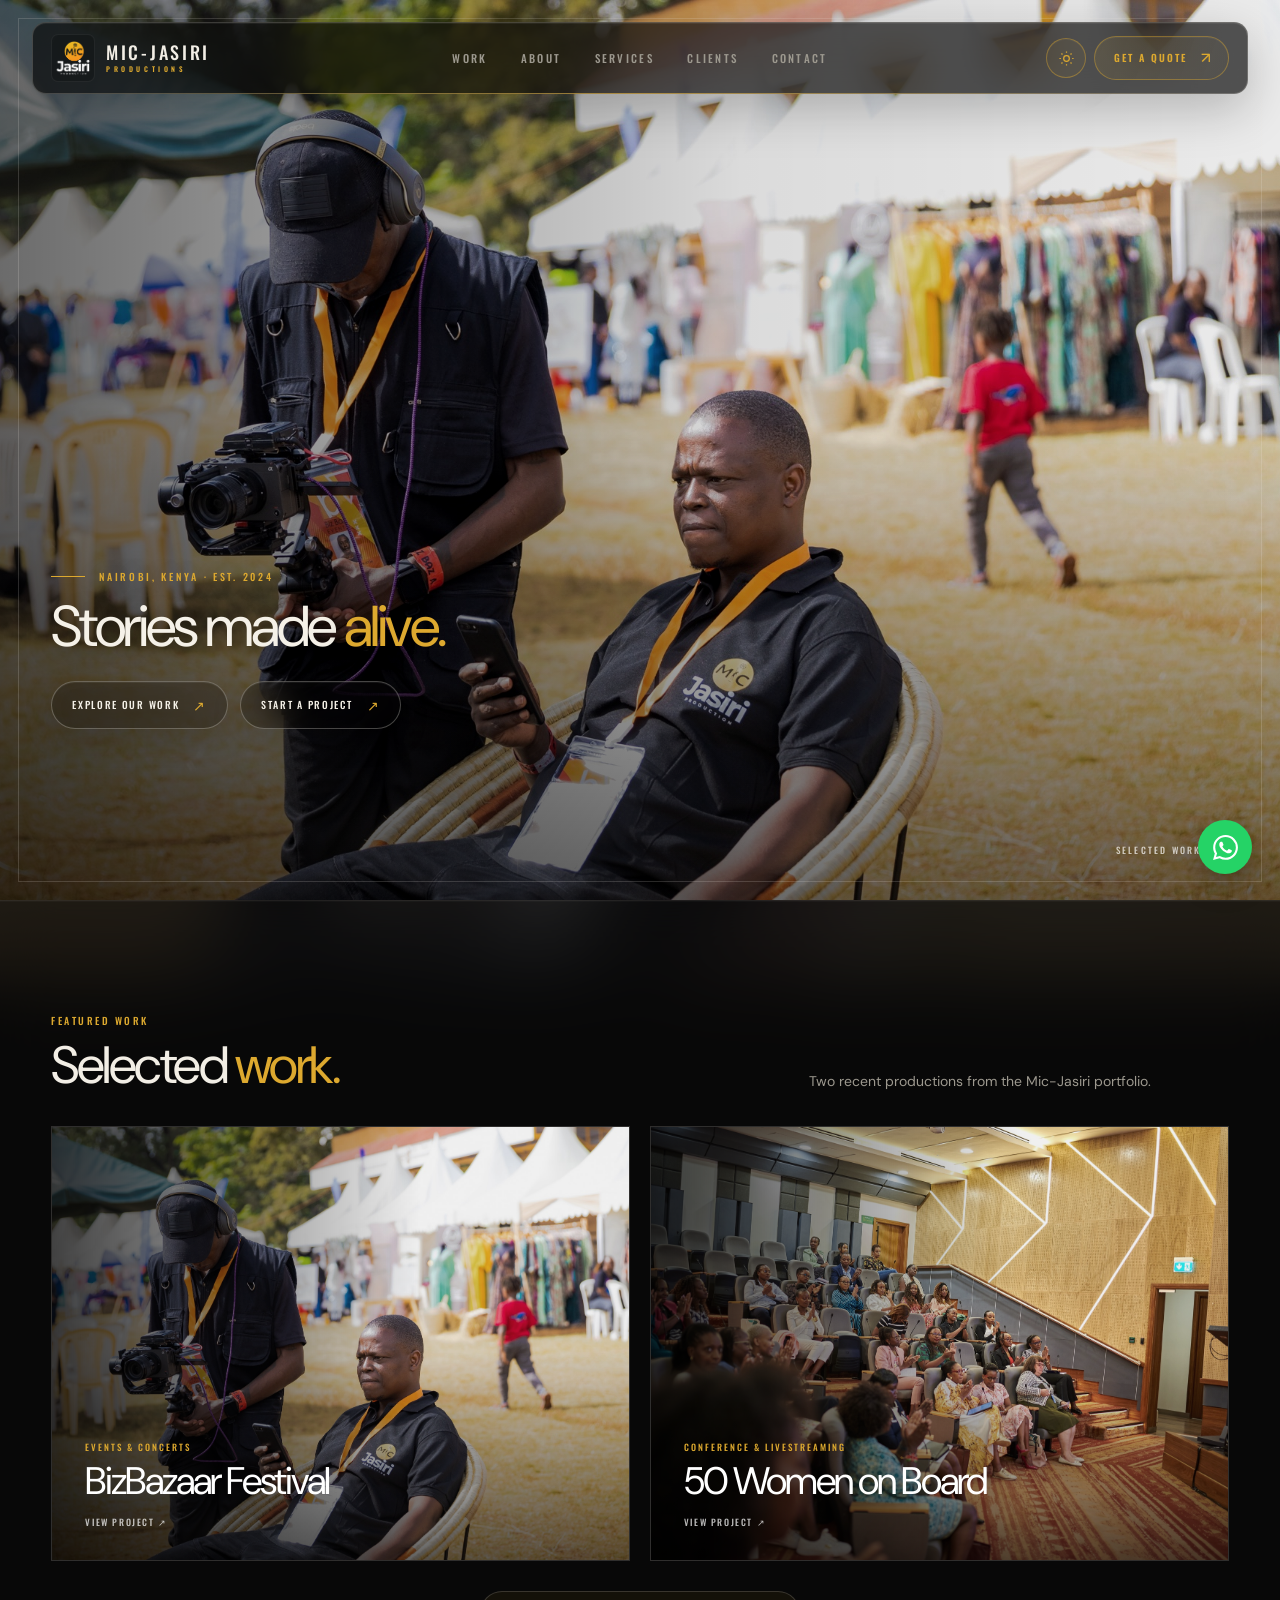
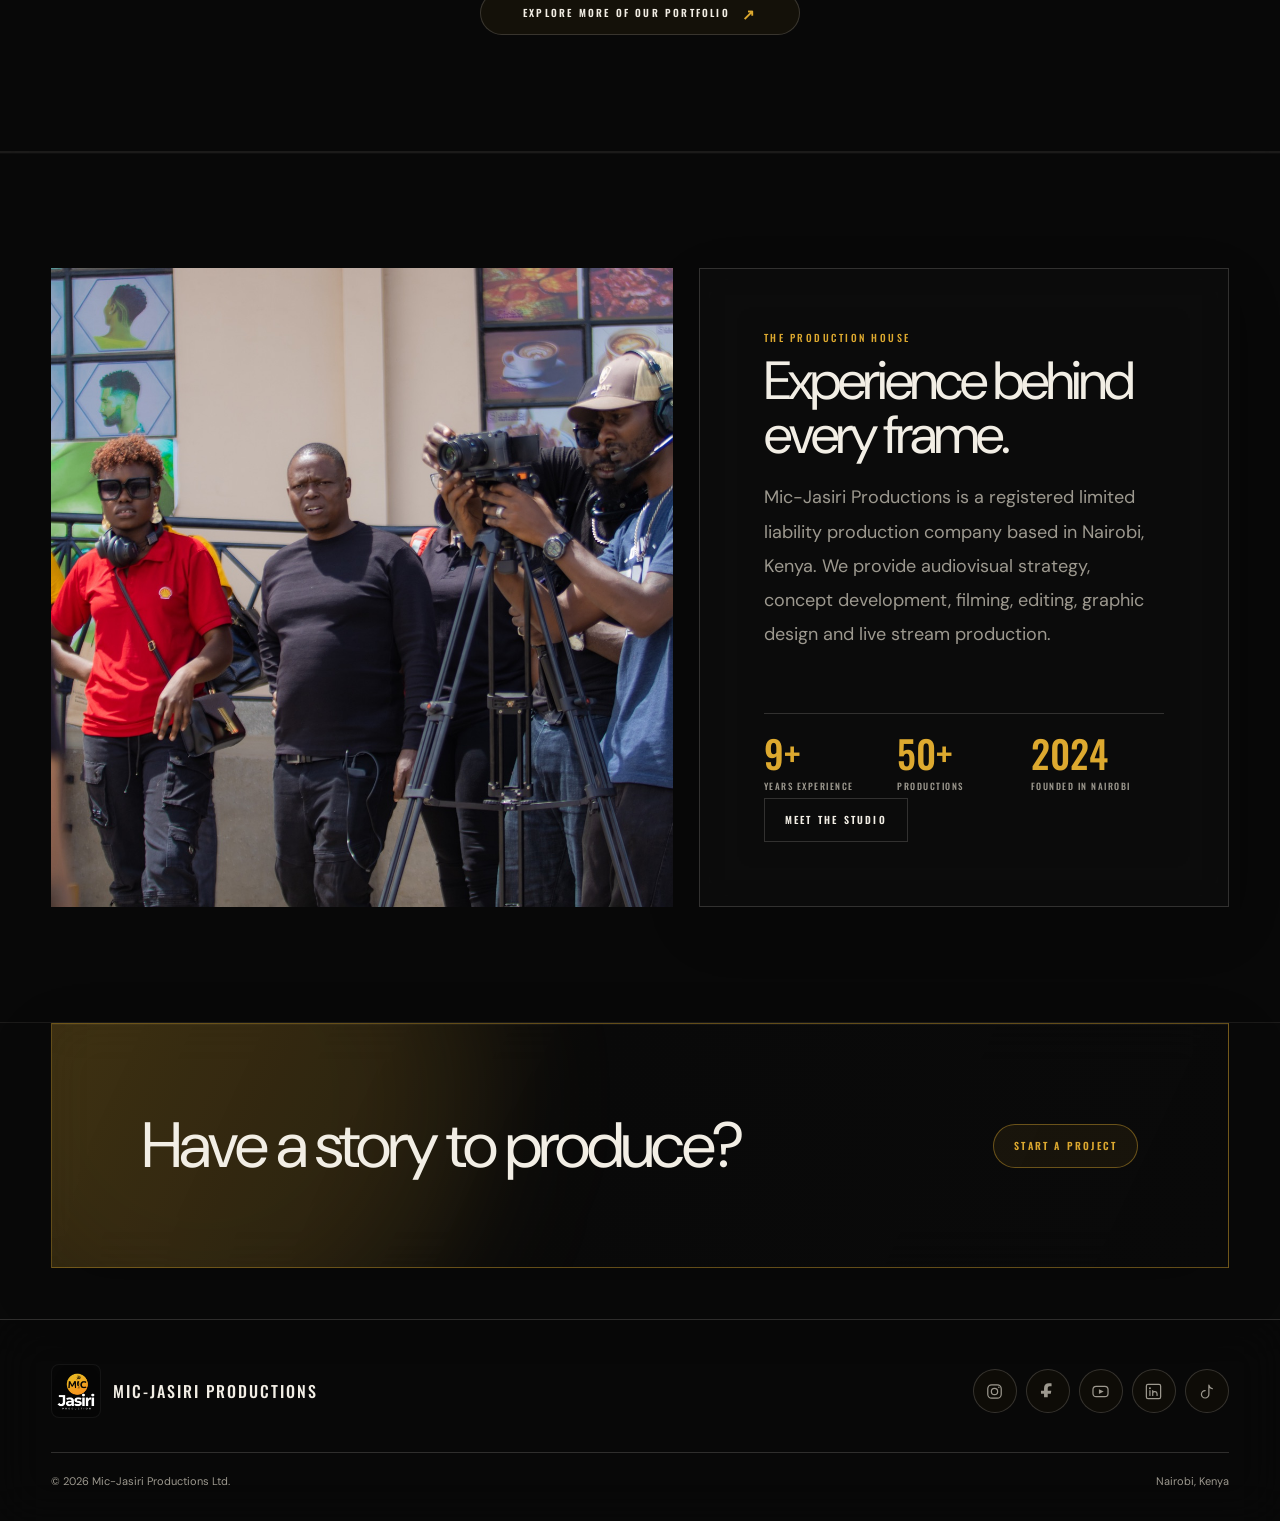
==== commit 324171c3: "feat: update site-wide brand logo" ====
--- a/index.html
+++ b/index.html
@@ -1,10 +1,10 @@
-<!doctype html><html lang="en" data-theme="dark"><head><meta charset="utf-8"><meta name="viewport" content="width=device-width,initial-scale=1"><meta name="theme-color" content="#090909"><meta name="description" content="Mic-Jasiri Productions is a Nairobi film, television, commercial and live production company."><title>Mic-Jasiri Productions | Nairobi Production House</title><link rel="icon" href="faviconL.png"><link rel="stylesheet" href="assets/css/site.css?v=20260901-5"><script>(()=>{try{document.documentElement.dataset.theme=localStorage.getItem('micjasiri-theme')||'dark'}catch(error){}})()</script></head><body>
+<!doctype html><html lang="en" data-theme="dark"><head><meta charset="utf-8"><meta name="viewport" content="width=device-width,initial-scale=1"><meta name="theme-color" content="#090909"><meta name="description" content="Mic-Jasiri Productions is a Nairobi film, television, commercial and live production company."><title>Mic-Jasiri Productions | Nairobi Production House</title><link rel="icon" href="faviconL.png"><link rel="stylesheet" href="assets/css/site.css?v=20260901-7"><script>(()=>{try{document.documentElement.dataset.theme=localStorage.getItem('micjasiri-theme')||'dark'}catch(error){}})()</script></head><body>
 <a class="skip" href="#main">Skip to content</a><div class="site-frame" aria-hidden="true"></div><div class="page-wipe" aria-hidden="true"></div>
-<header class="site-nav"><a class="brand" href="index.html" aria-label="Mic-Jasiri Productions home"><span class="brand-mark" aria-hidden="true"><img class="brand-logo brand-logo-dark" src="logo.png" alt=""><img class="brand-logo brand-logo-light" src="logo-light.png" alt=""></span><span class="brand-wordmark"><strong>MIC-JASIRI</strong><span>Productions</span></span></a><nav class="desktop-nav" aria-label="Primary navigation"><a href="work.html">Work</a><a href="about.html">About</a><a href="services.html">Services</a><a href="clients.html">Clients</a><a href="contact.html">Contact</a></nav><div class="nav-actions"><button class="icon-button" type="button" data-theme-toggle aria-label="Switch to light mode" aria-pressed="false"><svg class="sun" viewBox="0 0 24 24" aria-hidden="true"><circle cx="12" cy="12" r="4"/><path d="M12 2v2M12 20v2M4.9 4.9l1.4 1.4M17.7 17.7l1.4 1.4M2 12h2M20 12h2M4.9 19.1l1.4-1.4M17.7 6.3l1.4-1.4"/></svg><svg class="moon" viewBox="0 0 24 24" aria-hidden="true"><path d="M20.5 14.2A8.5 8.5 0 0 1 9.8 3.5a8.5 8.5 0 1 0 10.7 10.7Z"/></svg></button><a class="quote-button" href="contact.html">Get a quote</a><button class="menu-button" type="button" data-menu-toggle aria-label="Open navigation menu" aria-expanded="false" aria-controls="mobilePanel"><span></span><span></span><span></span></button></div></header>
+<header class="site-nav"><a class="brand" href="index.html" aria-label="Mic-Jasiri Productions home"><span class="brand-mark" aria-hidden="true"><img class="brand-logo" src="mic-jasiri-logo-white.png" alt=""></span><span class="brand-wordmark"><strong>MIC-JASIRI</strong><span>Productions</span></span></a><nav class="desktop-nav" aria-label="Primary navigation"><a href="work.html">Work</a><a href="about.html">About</a><a href="services.html">Services</a><a href="clients.html">Clients</a><a href="contact.html">Contact</a></nav><div class="nav-actions"><button class="icon-button" type="button" data-theme-toggle aria-label="Switch to light mode" aria-pressed="false"><svg class="sun" viewBox="0 0 24 24" aria-hidden="true"><circle cx="12" cy="12" r="4"/><path d="M12 2v2M12 20v2M4.9 4.9l1.4 1.4M17.7 17.7l1.4 1.4M2 12h2M20 12h2M4.9 19.1l1.4-1.4M17.7 6.3l1.4-1.4"/></svg><svg class="moon" viewBox="0 0 24 24" aria-hidden="true"><path d="M20.5 14.2A8.5 8.5 0 0 1 9.8 3.5a8.5 8.5 0 1 0 10.7 10.7Z"/></svg></button><a class="quote-button" href="contact.html">Get a quote</a><button class="menu-button" type="button" data-menu-toggle aria-label="Open navigation menu" aria-expanded="false" aria-controls="mobilePanel"><span></span><span></span><span></span></button></div></header>
 <nav class="mobile-panel" id="mobilePanel" data-mobile-panel aria-label="Mobile navigation" aria-hidden="true"><a href="index.html" aria-current="page">Home</a><a href="work.html">Work</a><a href="about.html">About</a><a href="services.html">Services</a><a href="clients.html">Clients</a><a href="contact.html">Contact</a></nav>
 <main class="page" id="main"><section class="hero home-hero"><div class="hero-media"><video autoplay muted loop playsinline poster="assets/work/bizbaz-behind-scenes.jpg"><source src="FINAL_SHORTER_VERSION_.mp4" type="video/mp4"></video></div><div class="hero-content home-hero-copy reveal"><div class="eyebrow">Nairobi, Kenya · Est. 2024</div><h1>Stories made <em>alive.</em></h1><div class="hero-actions"><a class="home-glass-action" href="work.html">Explore our work <span>↗</span></a><a class="home-glass-action" href="contact.html">Start a project <span>↗</span></a></div></div><div class="hero-cue">Selected work <span>↓</span></div></section>
 <section class="section home-work"><div class="home-section-heading reveal"><div><div class="kicker">Featured work</div><h2>Selected <em>work.</em></h2></div><p>Two recent productions from the Mic-Jasiri portfolio.</p></div><div class="home-feature-grid reveal"><a class="home-feature-card" href="project-bizbazaar.html"><img src="assets/work/bizbaz-behind-scenes.jpg" alt="Mic-Jasiri crew filming BizBazaar Festival" loading="lazy"><span class="home-feature-copy"><span>Events &amp; concerts</span><strong>BizBazaar Festival</strong><small>View project ↗</small></span></a><a class="home-feature-card" href="project-women-on-board.html"><img src="assets/work/conference-audience.jpg" alt="Audience at the 50 Women on Board conference" loading="lazy"><span class="home-feature-copy"><span>Conference &amp; livestreaming</span><strong>50 Women on Board</strong><small>View project ↗</small></span></a></div><div class="home-portfolio-action reveal"><a class="button ghost" href="work.html">Explore more of our portfolio <span>↗</span></a></div></section>
 <section class="section home-studio"><div class="intro-grid"><div class="intro-image reveal"><img src="assets/work/shell-field-production.jpg" alt="Mic-Jasiri crew working on location" loading="lazy"></div><div class="intro-copy reveal"><div><div class="kicker">The production house</div><h2>Experience behind every frame.</h2><p>Mic-Jasiri Productions is a registered limited liability production company based in Nairobi, Kenya. We provide audiovisual strategy, concept development, filming, editing, graphic design and live stream production.</p></div><div class="stats"><div class="stat"><strong>9+</strong><span>Years experience</span></div><div class="stat"><strong>50+</strong><span>Productions</span></div><div class="stat"><strong>2024</strong><span>Founded in Nairobi</span></div></div><div><a class="button ghost" href="about.html">Meet the studio</a></div></div></div></section>
 <section class="cta-panel reveal"><h2>Have a story to produce?</h2><a class="button" href="contact.html">Start a project</a></section></main>
-<footer class="footer"><div class="footer-top"><a class="footer-brand" href="index.html"><span class="footer-brand-mark" aria-hidden="true"><img class="brand-logo brand-logo-dark" src="logo.png" alt=""><img class="brand-logo brand-logo-light" src="logo-light.png" alt=""></span><strong>MIC-JASIRI PRODUCTIONS</strong></a><div class="socials social-icons" aria-label="Social media"><a href="https://www.instagram.com/mic_jasiri?igsh=bXJtYTFuajl4eHQ2&amp;utm_source=qr" target="_blank" rel="noopener" aria-label="Instagram"><svg viewBox="0 0 24 24" aria-hidden="true"><rect x="3.5" y="3.5" width="17" height="17" rx="5"/><circle cx="12" cy="12" r="4"/><circle class="social-dot" cx="17.5" cy="6.7" r="1"/></svg></a><a href="https://www.facebook.com/share/1CodxeUPYJ/?mibextid=wwXIfr" target="_blank" rel="noopener" aria-label="Facebook"><svg viewBox="0 0 24 24" aria-hidden="true"><path class="social-fill" d="M14.2 8.2h3V4.4c-.5-.1-2.2-.2-4.1-.2-4 0-6.7 2.4-6.7 6.9V15H2v4.3h4.4V24h5.3v-4.7h4.4l.7-4.3h-5.1v-3.5c0-1.3.4-3.3 2.5-3.3Z" transform="translate(2 -2) scale(.88)"/></svg></a><a href="https://www.youtube.com/@MICJASIRI" target="_blank" rel="noopener" aria-label="YouTube"><svg viewBox="0 0 24 24" aria-hidden="true"><rect x="2.5" y="5.5" width="19" height="13" rx="4"/><path class="social-fill" d="m10 9 6 3-6 3Z"/></svg></a><a href="https://www.linkedin.com/company/mic-jasiri/" target="_blank" rel="noopener" aria-label="LinkedIn"><svg viewBox="0 0 24 24" aria-hidden="true"><rect x="3" y="3" width="18" height="18" rx="2"/><circle class="social-fill" cx="7.5" cy="8" r="1.3"/><path d="M7.5 11v6M11 17v-6m0 2.6c.8-1.8 5.5-2.2 5.5 1.5V17"/></svg></a><a href="https://www.tiktok.com/@mic.jasiri.produc?_r=1&amp;_t=ZS-95igLde9VGX" target="_blank" rel="noopener" aria-label="TikTok"><svg viewBox="0 0 24 24" aria-hidden="true"><path d="M15 4v11.5a4.7 4.7 0 1 1-4.7-4.7M15 4c.4 2.5 1.8 4 4.5 4.5"/></svg></a></div></div><div class="footer-bottom"><span>© 2026 Mic-Jasiri Productions Ltd.</span><span>Nairobi, Kenya</span></div></footer>
+<footer class="footer"><div class="footer-top"><a class="footer-brand" href="index.html"><span class="footer-brand-mark" aria-hidden="true"><img class="brand-logo" src="mic-jasiri-logo-white.png" alt=""></span><strong>MIC-JASIRI PRODUCTIONS</strong></a><div class="socials social-icons" aria-label="Social media"><a href="https://www.instagram.com/mic_jasiri?igsh=bXJtYTFuajl4eHQ2&amp;utm_source=qr" target="_blank" rel="noopener" aria-label="Instagram"><svg viewBox="0 0 24 24" aria-hidden="true"><rect x="3.5" y="3.5" width="17" height="17" rx="5"/><circle cx="12" cy="12" r="4"/><circle class="social-dot" cx="17.5" cy="6.7" r="1"/></svg></a><a href="https://www.facebook.com/share/1CodxeUPYJ/?mibextid=wwXIfr" target="_blank" rel="noopener" aria-label="Facebook"><svg viewBox="0 0 24 24" aria-hidden="true"><path class="social-fill" d="M14.2 8.2h3V4.4c-.5-.1-2.2-.2-4.1-.2-4 0-6.7 2.4-6.7 6.9V15H2v4.3h4.4V24h5.3v-4.7h4.4l.7-4.3h-5.1v-3.5c0-1.3.4-3.3 2.5-3.3Z" transform="translate(2 -2) scale(.88)"/></svg></a><a href="https://www.youtube.com/@MICJASIRI" target="_blank" rel="noopener" aria-label="YouTube"><svg viewBox="0 0 24 24" aria-hidden="true"><rect x="2.5" y="5.5" width="19" height="13" rx="4"/><path class="social-fill" d="m10 9 6 3-6 3Z"/></svg></a><a href="https://www.linkedin.com/company/mic-jasiri/" target="_blank" rel="noopener" aria-label="LinkedIn"><svg viewBox="0 0 24 24" aria-hidden="true"><rect x="3" y="3" width="18" height="18" rx="2"/><circle class="social-fill" cx="7.5" cy="8" r="1.3"/><path d="M7.5 11v6M11 17v-6m0 2.6c.8-1.8 5.5-2.2 5.5 1.5V17"/></svg></a><a href="https://www.tiktok.com/@mic.jasiri.produc?_r=1&amp;_t=ZS-95igLde9VGX" target="_blank" rel="noopener" aria-label="TikTok"><svg viewBox="0 0 24 24" aria-hidden="true"><path d="M15 4v11.5a4.7 4.7 0 1 1-4.7-4.7M15 4c.4 2.5 1.8 4 4.5 4.5"/></svg></a></div></div><div class="footer-bottom"><span>© 2026 Mic-Jasiri Productions Ltd.</span><span>Nairobi, Kenya</span></div></footer>
 <a class="whatsapp" href="https://wa.me/254721561704?text=Hi%20Mic-Jasiri%20Productions%2C%20I%27d%20like%20to%20enquire%20about%20your%20services." target="_blank" rel="noopener" aria-label="Chat on WhatsApp"><svg viewBox="0 0 24 24" aria-hidden="true"><path d="M17.47 14.38c-.3-.15-1.76-.87-2.03-.97-.27-.1-.47-.15-.67.15-.2.3-.77.97-.94 1.16-.17.2-.35.22-.64.08-.3-.15-1.26-.46-2.39-1.48-.88-.79-1.48-1.76-1.65-2.06-.17-.3-.02-.46.13-.61.13-.13.3-.35.45-.52.15-.17.2-.3.3-.5.1-.2.05-.37-.03-.52-.07-.15-.67-1.61-.92-2.21-.24-.58-.49-.5-.67-.51h-.57c-.2 0-.52.07-.79.37-.27.3-1.04 1.02-1.04 2.48s1.07 2.88 1.21 3.07c.15.2 2.1 3.2 5.08 4.49.71.31 1.26.49 1.69.63.71.23 1.36.2 1.87.12.57-.09 1.76-.72 2.01-1.41.25-.69.25-1.29.17-1.41-.07-.12-.27-.2-.57-.35M12.05 21.79h-.01a9.87 9.87 0 0 1-5.03-1.38l-.36-.21-3.74.98 1-3.65-.24-.37a9.86 9.86 0 0 1-1.51-5.26c0-5.45 4.44-9.88 9.89-9.88 2.64 0 5.12 1.03 6.99 2.9a9.83 9.83 0 0 1 2.89 6.99c0 5.45-4.44 9.88-9.88 9.88M20.46 3.49A11.82 11.82 0 0 0 12.05 0C5.5 0 .16 5.34.16 11.89c0 2.1.55 4.14 1.59 5.95L.06 24l6.3-1.65a11.88 11.88 0 0 0 5.68 1.45h.01c6.55 0 11.89-5.34 11.89-11.89 0-3.18-1.23-6.16-3.48-8.42z"/></svg></a><script src="assets/js/site.js"></script></body></html>
--- a/assets/css/site.css
+++ b/assets/css/site.css
@@ -58,7 +58,7 @@
 @media(max-width:720px){.about-hero .hero-media{left:0}.about-hero .hero-media img{object-position:center 24%}.about-hero:before{background:linear-gradient(0deg,rgba(0,0,0,.86),rgba(0,0,0,.08) 70%),linear-gradient(90deg,rgba(0,0,0,.28),transparent)}.about-hero .hero-content{width:100%}.contact-hero{min-height:78svh;padding:108px 20px 64px}.contact-hero-media img{object-position:44% center}.contact-hero-copy{width:100%}.contact-hero-copy h1{font-size:clamp(44px,13vw,56px);letter-spacing:-2.7px}.contact-image-note{display:none}.contact-stage{margin:-28px 14px 74px}.contact-glass-shell{padding:26px 20px;gap:30px;background:rgba(9,9,9,.54);backdrop-filter:blur(22px);-webkit-backdrop-filter:blur(22px)}.contact-copy{display:block}.contact-copy h2{font-size:38px;letter-spacing:-2px}.contact-copy .contact-details{margin-top:30px}.contact-form{padding:22px 16px}.field input,.field select{min-height:48px}}
 @media(prefers-reduced-motion:reduce){html{scroll-behavior:auto}*,*:before,*:after{animation-duration:.01ms!important;animation-iteration-count:1!important;transition-duration:.01ms!important}.reveal{opacity:1;transform:none}.image-track{animation:none}}
 .contact-page{background:linear-gradient(rgba(9,9,9,.62),rgba(9,9,9,.72)),url('../../REM00304.jpg') center/cover fixed}html[data-theme="light"] .contact-page{background:linear-gradient(rgba(238,234,225,.58),rgba(238,234,225,.7)),url('../../REM00304.jpg') center/cover fixed}@media(max-width:720px){.contact-page,html[data-theme="light"] .contact-page{background-attachment:scroll}}
-.brand-mark{position:relative;width:38px;height:44px;flex:none;transition:width .35s,height .35s}.brand .brand-logo{position:absolute;inset:0;width:100%;height:100%;object-fit:contain}.brand-logo-dark{mix-blend-mode:screen;filter:drop-shadow(0 2px 8px rgba(0,0,0,.16))}.brand .brand-logo-light{display:none;mix-blend-mode:normal;filter:none}.site-nav.compact .brand-mark{width:32px;height:36px}html[data-theme="light"] .brand .brand-logo-dark{display:none}html[data-theme="light"] .brand .brand-logo-light{display:block}@media(max-width:720px){.brand-mark,.site-nav.compact .brand-mark{width:38px;height:42px}}
-.footer-brand-mark{position:relative;width:42px;height:48px;flex:none}.footer-brand .brand-logo{position:absolute;inset:0;width:100%;height:100%;object-fit:contain}.footer-brand .brand-logo-dark{display:block;mix-blend-mode:screen;filter:drop-shadow(0 2px 8px rgba(0,0,0,.12))}.footer-brand .brand-logo-light{display:none}html[data-theme="light"] .footer-brand .brand-logo-dark{display:none}html[data-theme="light"] .footer-brand .brand-logo-light{display:block;mix-blend-mode:normal;filter:none}
+.brand-mark{position:relative;width:44px;height:48px;flex:none;padding:3px;border:1px solid rgba(255,255,255,.06);border-radius:7px;background:rgba(0,0,0,.18);overflow:hidden;transition:width .35s,height .35s,background .25s}.brand .brand-logo{width:100%;height:100%;object-fit:contain;filter:drop-shadow(0 2px 8px rgba(0,0,0,.16))}.site-nav.compact .brand-mark{width:36px;height:40px}html[data-theme="light"] .brand-mark{background:#090909;border-color:rgba(23,20,15,.22);box-shadow:0 5px 14px rgba(23,20,15,.14)}@media(max-width:720px){.brand-mark,.site-nav.compact .brand-mark{width:42px;height:46px}}
+.footer-brand-mark{position:relative;width:50px;height:54px;flex:none;padding:4px;border:1px solid rgba(255,255,255,.06);border-radius:8px;background:rgba(0,0,0,.18);overflow:hidden}.footer-brand .brand-logo{width:100%;height:100%;object-fit:contain;filter:drop-shadow(0 2px 8px rgba(0,0,0,.12))}html[data-theme="light"] .footer-brand-mark{background:#090909;border-color:rgba(23,20,15,.22);box-shadow:0 5px 14px rgba(23,20,15,.12)}
 @media(min-width:721px){.home-hero .home-hero-copy{margin-bottom:clamp(94px,13vh,128px)}}
 @media(max-width:720px){.home-hero .home-hero-copy{margin-bottom:112px}}
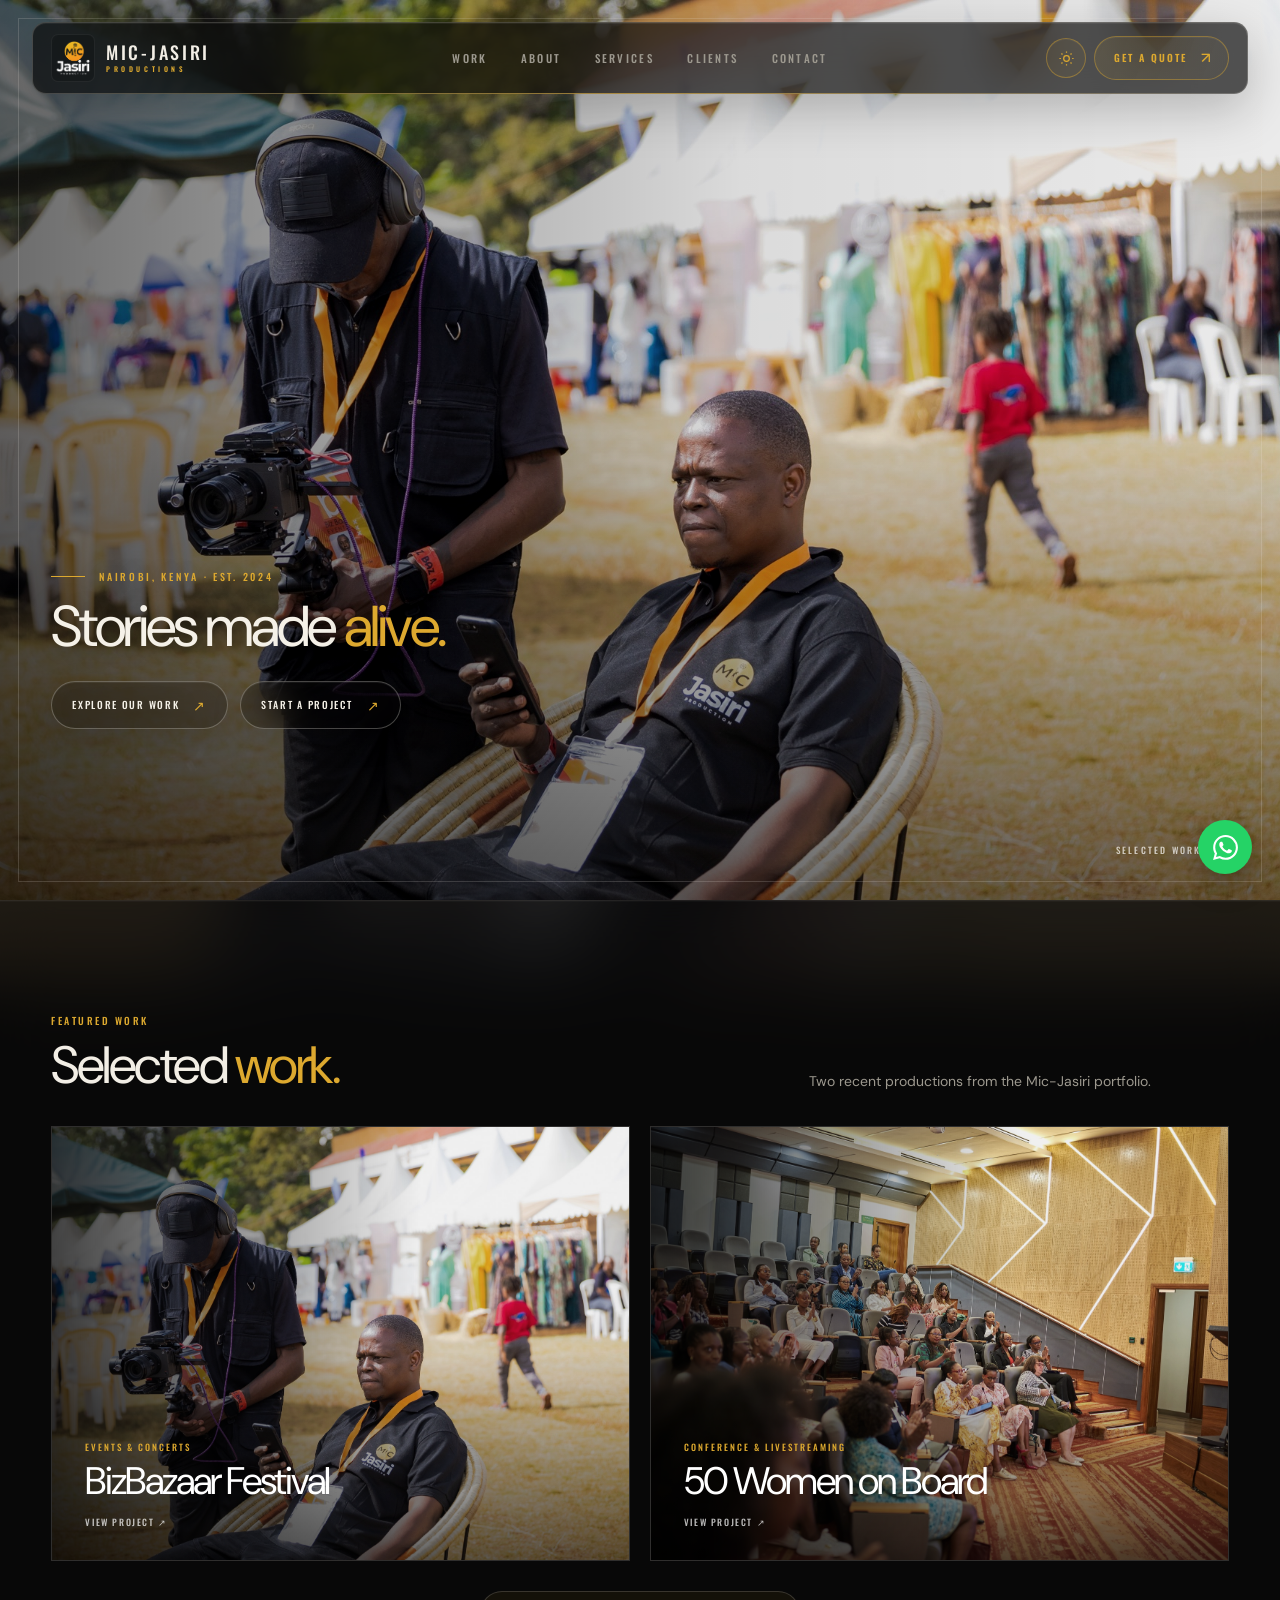
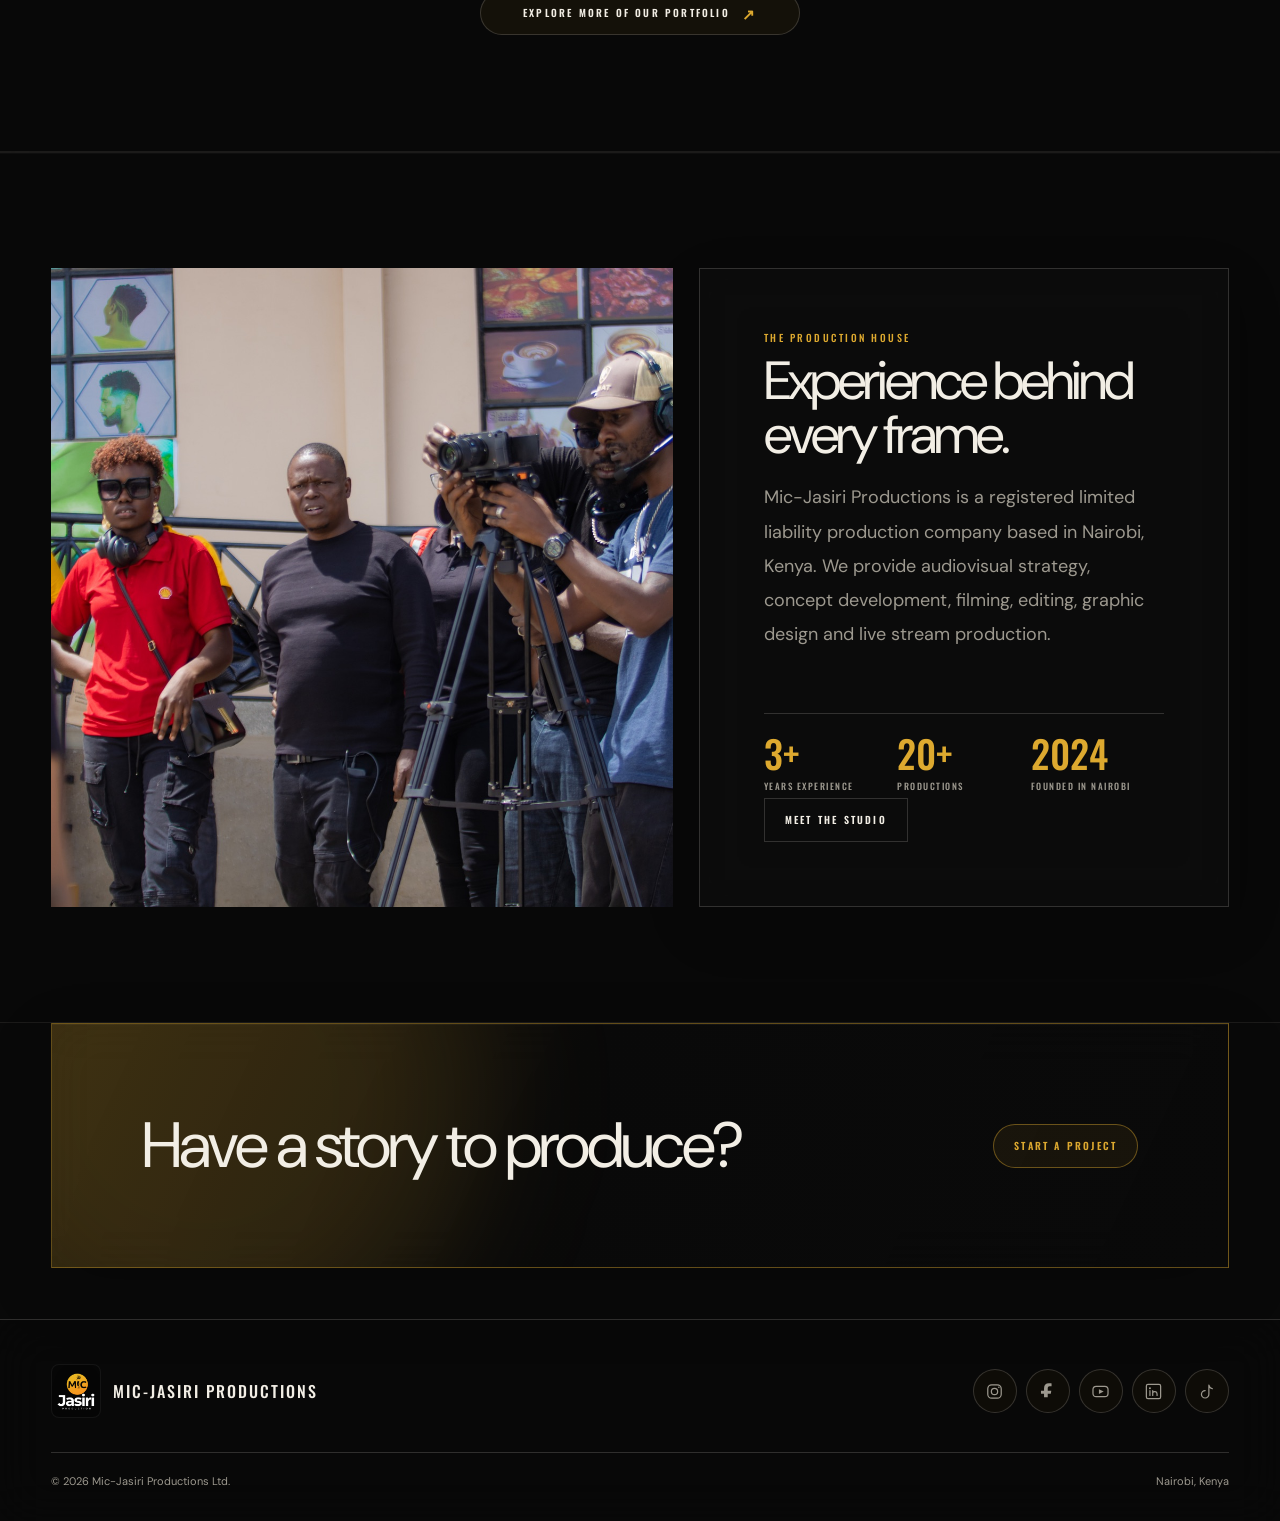
==== commit 010d5028: "fix: update production statistics" ====
--- a/index.html
+++ b/index.html
@@ -4,7 +4,7 @@
 <nav class="mobile-panel" id="mobilePanel" data-mobile-panel aria-label="Mobile navigation" aria-hidden="true"><a href="index.html" aria-current="page">Home</a><a href="work.html">Work</a><a href="about.html">About</a><a href="services.html">Services</a><a href="clients.html">Clients</a><a href="contact.html">Contact</a></nav>
 <main class="page" id="main"><section class="hero home-hero"><div class="hero-media"><video autoplay muted loop playsinline poster="assets/work/bizbaz-behind-scenes.jpg"><source src="FINAL_SHORTER_VERSION_.mp4" type="video/mp4"></video></div><div class="hero-content home-hero-copy reveal"><div class="eyebrow">Nairobi, Kenya · Est. 2024</div><h1>Stories made <em>alive.</em></h1><div class="hero-actions"><a class="home-glass-action" href="work.html">Explore our work <span>↗</span></a><a class="home-glass-action" href="contact.html">Start a project <span>↗</span></a></div></div><div class="hero-cue">Selected work <span>↓</span></div></section>
 <section class="section home-work"><div class="home-section-heading reveal"><div><div class="kicker">Featured work</div><h2>Selected <em>work.</em></h2></div><p>Two recent productions from the Mic-Jasiri portfolio.</p></div><div class="home-feature-grid reveal"><a class="home-feature-card" href="project-bizbazaar.html"><img src="assets/work/bizbaz-behind-scenes.jpg" alt="Mic-Jasiri crew filming BizBazaar Festival" loading="lazy"><span class="home-feature-copy"><span>Events &amp; concerts</span><strong>BizBazaar Festival</strong><small>View project ↗</small></span></a><a class="home-feature-card" href="project-women-on-board.html"><img src="assets/work/conference-audience.jpg" alt="Audience at the 50 Women on Board conference" loading="lazy"><span class="home-feature-copy"><span>Conference &amp; livestreaming</span><strong>50 Women on Board</strong><small>View project ↗</small></span></a></div><div class="home-portfolio-action reveal"><a class="button ghost" href="work.html">Explore more of our portfolio <span>↗</span></a></div></section>
-<section class="section home-studio"><div class="intro-grid"><div class="intro-image reveal"><img src="assets/work/shell-field-production.jpg" alt="Mic-Jasiri crew working on location" loading="lazy"></div><div class="intro-copy reveal"><div><div class="kicker">The production house</div><h2>Experience behind every frame.</h2><p>Mic-Jasiri Productions is a registered limited liability production company based in Nairobi, Kenya. We provide audiovisual strategy, concept development, filming, editing, graphic design and live stream production.</p></div><div class="stats"><div class="stat"><strong>9+</strong><span>Years experience</span></div><div class="stat"><strong>50+</strong><span>Productions</span></div><div class="stat"><strong>2024</strong><span>Founded in Nairobi</span></div></div><div><a class="button ghost" href="about.html">Meet the studio</a></div></div></div></section>
+<section class="section home-studio"><div class="intro-grid"><div class="intro-image reveal"><img src="assets/work/shell-field-production.jpg" alt="Mic-Jasiri crew working on location" loading="lazy"></div><div class="intro-copy reveal"><div><div class="kicker">The production house</div><h2>Experience behind every frame.</h2><p>Mic-Jasiri Productions is a registered limited liability production company based in Nairobi, Kenya. We provide audiovisual strategy, concept development, filming, editing, graphic design and live stream production.</p></div><div class="stats"><div class="stat"><strong>3+</strong><span>Years experience</span></div><div class="stat"><strong>20+</strong><span>Productions</span></div><div class="stat"><strong>2024</strong><span>Founded in Nairobi</span></div></div><div><a class="button ghost" href="about.html">Meet the studio</a></div></div></div></section>
 <section class="cta-panel reveal"><h2>Have a story to produce?</h2><a class="button" href="contact.html">Start a project</a></section></main>
 <footer class="footer"><div class="footer-top"><a class="footer-brand" href="index.html"><span class="footer-brand-mark" aria-hidden="true"><img class="brand-logo" src="mic-jasiri-logo-white.png" alt=""></span><strong>MIC-JASIRI PRODUCTIONS</strong></a><div class="socials social-icons" aria-label="Social media"><a href="https://www.instagram.com/mic_jasiri?igsh=bXJtYTFuajl4eHQ2&amp;utm_source=qr" target="_blank" rel="noopener" aria-label="Instagram"><svg viewBox="0 0 24 24" aria-hidden="true"><rect x="3.5" y="3.5" width="17" height="17" rx="5"/><circle cx="12" cy="12" r="4"/><circle class="social-dot" cx="17.5" cy="6.7" r="1"/></svg></a><a href="https://www.facebook.com/share/1CodxeUPYJ/?mibextid=wwXIfr" target="_blank" rel="noopener" aria-label="Facebook"><svg viewBox="0 0 24 24" aria-hidden="true"><path class="social-fill" d="M14.2 8.2h3V4.4c-.5-.1-2.2-.2-4.1-.2-4 0-6.7 2.4-6.7 6.9V15H2v4.3h4.4V24h5.3v-4.7h4.4l.7-4.3h-5.1v-3.5c0-1.3.4-3.3 2.5-3.3Z" transform="translate(2 -2) scale(.88)"/></svg></a><a href="https://www.youtube.com/@MICJASIRI" target="_blank" rel="noopener" aria-label="YouTube"><svg viewBox="0 0 24 24" aria-hidden="true"><rect x="2.5" y="5.5" width="19" height="13" rx="4"/><path class="social-fill" d="m10 9 6 3-6 3Z"/></svg></a><a href="https://www.linkedin.com/company/mic-jasiri/" target="_blank" rel="noopener" aria-label="LinkedIn"><svg viewBox="0 0 24 24" aria-hidden="true"><rect x="3" y="3" width="18" height="18" rx="2"/><circle class="social-fill" cx="7.5" cy="8" r="1.3"/><path d="M7.5 11v6M11 17v-6m0 2.6c.8-1.8 5.5-2.2 5.5 1.5V17"/></svg></a><a href="https://www.tiktok.com/@mic.jasiri.produc?_r=1&amp;_t=ZS-95igLde9VGX" target="_blank" rel="noopener" aria-label="TikTok"><svg viewBox="0 0 24 24" aria-hidden="true"><path d="M15 4v11.5a4.7 4.7 0 1 1-4.7-4.7M15 4c.4 2.5 1.8 4 4.5 4.5"/></svg></a></div></div><div class="footer-bottom"><span>© 2026 Mic-Jasiri Productions Ltd.</span><span>Nairobi, Kenya</span></div></footer>
 <a class="whatsapp" href="https://wa.me/254721561704?text=Hi%20Mic-Jasiri%20Productions%2C%20I%27d%20like%20to%20enquire%20about%20your%20services." target="_blank" rel="noopener" aria-label="Chat on WhatsApp"><svg viewBox="0 0 24 24" aria-hidden="true"><path d="M17.47 14.38c-.3-.15-1.76-.87-2.03-.97-.27-.1-.47-.15-.67.15-.2.3-.77.97-.94 1.16-.17.2-.35.22-.64.08-.3-.15-1.26-.46-2.39-1.48-.88-.79-1.48-1.76-1.65-2.06-.17-.3-.02-.46.13-.61.13-.13.3-.35.45-.52.15-.17.2-.3.3-.5.1-.2.05-.37-.03-.52-.07-.15-.67-1.61-.92-2.21-.24-.58-.49-.5-.67-.51h-.57c-.2 0-.52.07-.79.37-.27.3-1.04 1.02-1.04 2.48s1.07 2.88 1.21 3.07c.15.2 2.1 3.2 5.08 4.49.71.31 1.26.49 1.69.63.71.23 1.36.2 1.87.12.57-.09 1.76-.72 2.01-1.41.25-.69.25-1.29.17-1.41-.07-.12-.27-.2-.57-.35M12.05 21.79h-.01a9.87 9.87 0 0 1-5.03-1.38l-.36-.21-3.74.98 1-3.65-.24-.37a9.86 9.86 0 0 1-1.51-5.26c0-5.45 4.44-9.88 9.89-9.88 2.64 0 5.12 1.03 6.99 2.9a9.83 9.83 0 0 1 2.89 6.99c0 5.45-4.44 9.88-9.88 9.88M20.46 3.49A11.82 11.82 0 0 0 12.05 0C5.5 0 .16 5.34.16 11.89c0 2.1.55 4.14 1.59 5.95L.06 24l6.3-1.65a11.88 11.88 0 0 0 5.68 1.45h.01c6.55 0 11.89-5.34 11.89-11.89 0-3.18-1.23-6.16-3.48-8.42z"/></svg></a><script src="assets/js/site.js"></script></body></html>
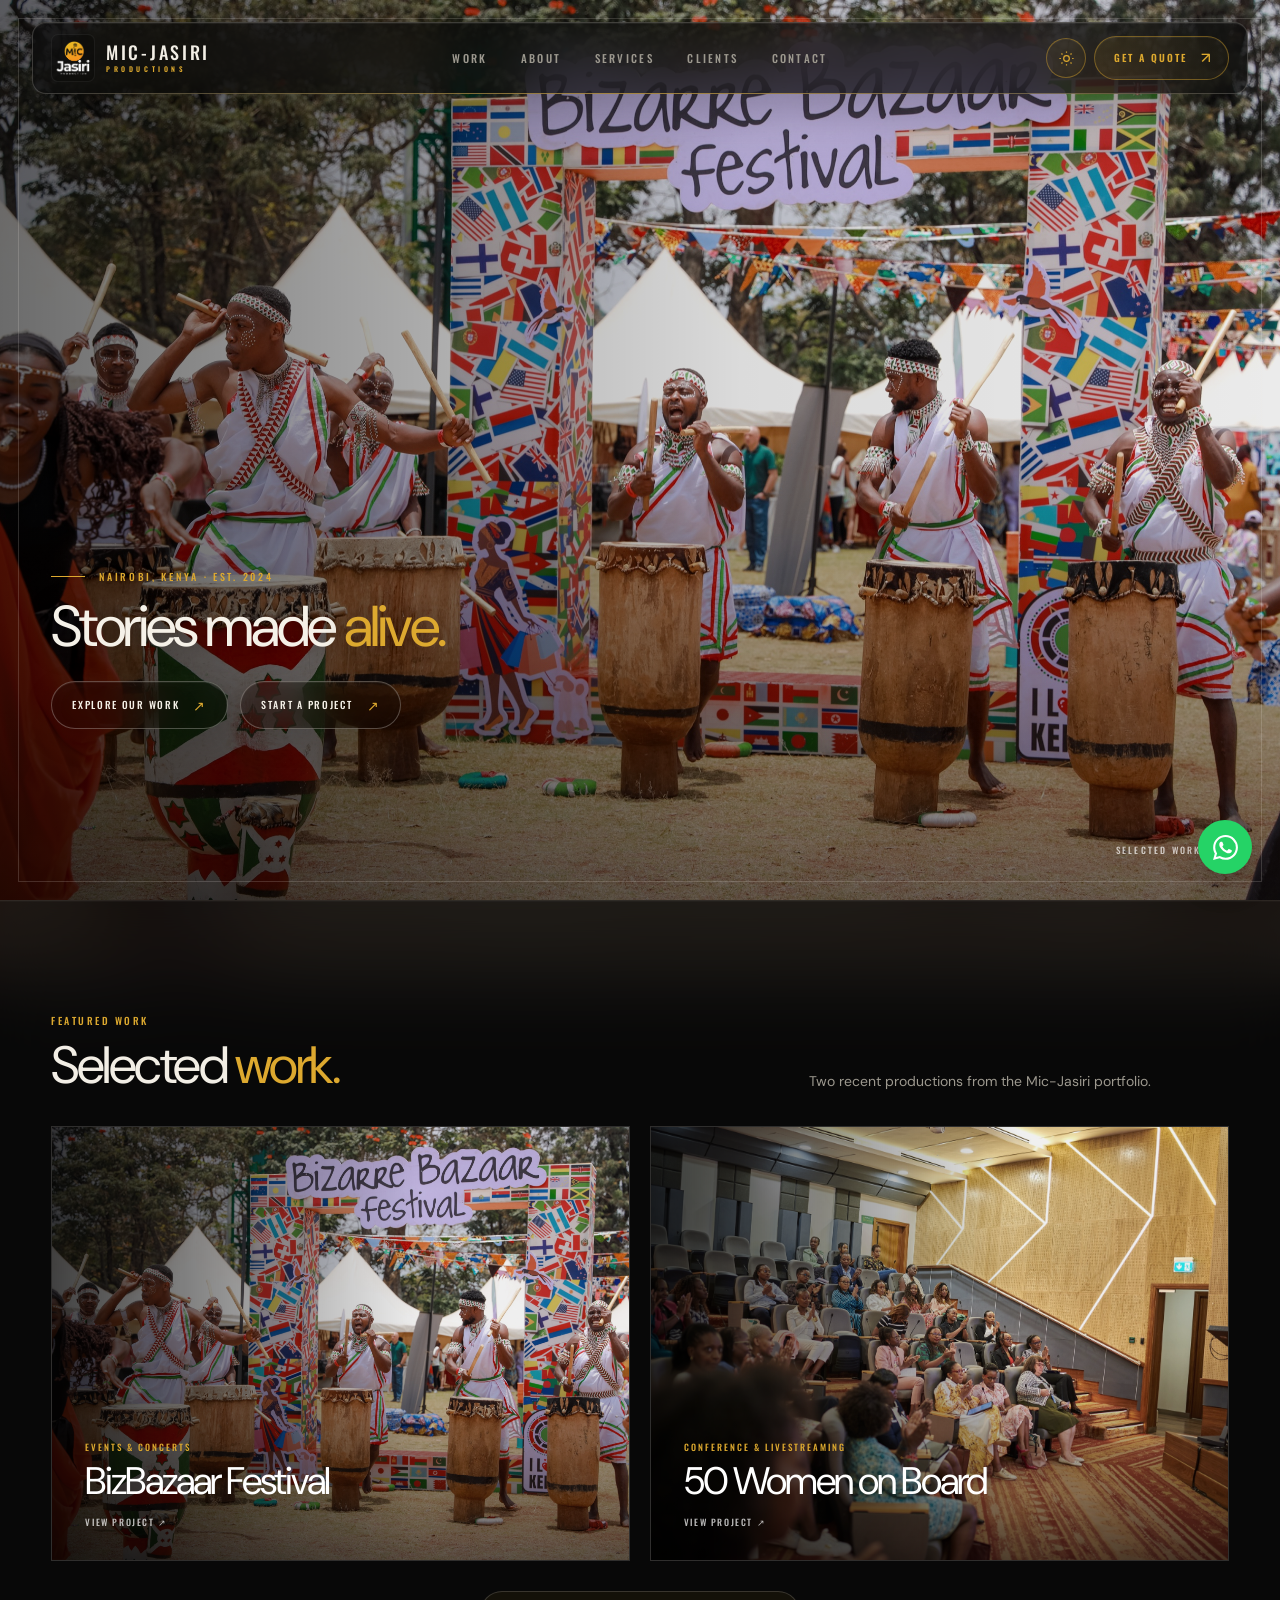
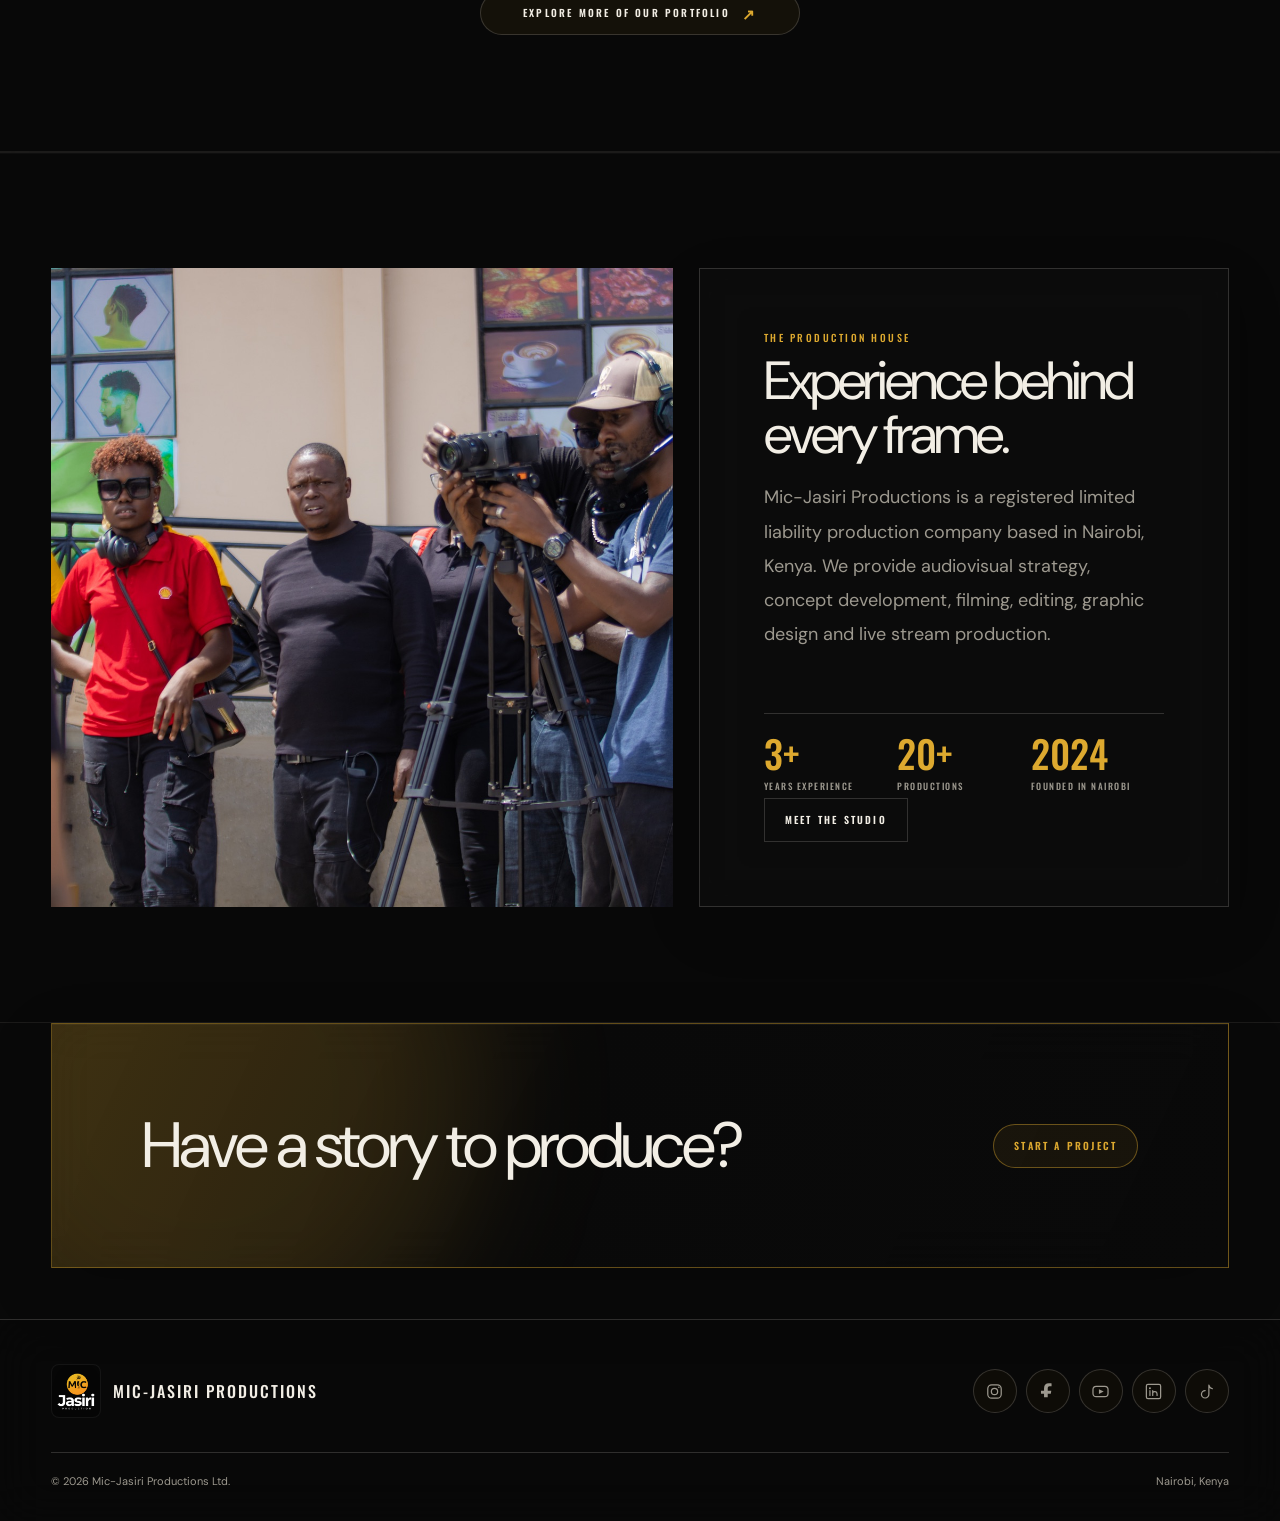
==== commit 8959d99e: "feat: update BizBazaar imagery" ====
--- a/index.html
+++ b/index.html
@@ -2,8 +2,8 @@
 <a class="skip" href="#main">Skip to content</a><div class="site-frame" aria-hidden="true"></div><div class="page-wipe" aria-hidden="true"></div>
 <header class="site-nav"><a class="brand" href="index.html" aria-label="Mic-Jasiri Productions home"><span class="brand-mark" aria-hidden="true"><img class="brand-logo" src="mic-jasiri-logo-white.png" alt=""></span><span class="brand-wordmark"><strong>MIC-JASIRI</strong><span>Productions</span></span></a><nav class="desktop-nav" aria-label="Primary navigation"><a href="work.html">Work</a><a href="about.html">About</a><a href="services.html">Services</a><a href="clients.html">Clients</a><a href="contact.html">Contact</a></nav><div class="nav-actions"><button class="icon-button" type="button" data-theme-toggle aria-label="Switch to light mode" aria-pressed="false"><svg class="sun" viewBox="0 0 24 24" aria-hidden="true"><circle cx="12" cy="12" r="4"/><path d="M12 2v2M12 20v2M4.9 4.9l1.4 1.4M17.7 17.7l1.4 1.4M2 12h2M20 12h2M4.9 19.1l1.4-1.4M17.7 6.3l1.4-1.4"/></svg><svg class="moon" viewBox="0 0 24 24" aria-hidden="true"><path d="M20.5 14.2A8.5 8.5 0 0 1 9.8 3.5a8.5 8.5 0 1 0 10.7 10.7Z"/></svg></button><a class="quote-button" href="contact.html">Get a quote</a><button class="menu-button" type="button" data-menu-toggle aria-label="Open navigation menu" aria-expanded="false" aria-controls="mobilePanel"><span></span><span></span><span></span></button></div></header>
 <nav class="mobile-panel" id="mobilePanel" data-mobile-panel aria-label="Mobile navigation" aria-hidden="true"><a href="index.html" aria-current="page">Home</a><a href="work.html">Work</a><a href="about.html">About</a><a href="services.html">Services</a><a href="clients.html">Clients</a><a href="contact.html">Contact</a></nav>
-<main class="page" id="main"><section class="hero home-hero"><div class="hero-media"><video autoplay muted loop playsinline poster="assets/work/bizbaz-behind-scenes.jpg"><source src="FINAL_SHORTER_VERSION_.mp4" type="video/mp4"></video></div><div class="hero-content home-hero-copy reveal"><div class="eyebrow">Nairobi, Kenya · Est. 2024</div><h1>Stories made <em>alive.</em></h1><div class="hero-actions"><a class="home-glass-action" href="work.html">Explore our work <span>↗</span></a><a class="home-glass-action" href="contact.html">Start a project <span>↗</span></a></div></div><div class="hero-cue">Selected work <span>↓</span></div></section>
-<section class="section home-work"><div class="home-section-heading reveal"><div><div class="kicker">Featured work</div><h2>Selected <em>work.</em></h2></div><p>Two recent productions from the Mic-Jasiri portfolio.</p></div><div class="home-feature-grid reveal"><a class="home-feature-card" href="project-bizbazaar.html"><img src="assets/work/bizbaz-behind-scenes.jpg" alt="Mic-Jasiri crew filming BizBazaar Festival" loading="lazy"><span class="home-feature-copy"><span>Events &amp; concerts</span><strong>BizBazaar Festival</strong><small>View project ↗</small></span></a><a class="home-feature-card" href="project-women-on-board.html"><img src="assets/work/conference-audience.jpg" alt="Audience at the 50 Women on Board conference" loading="lazy"><span class="home-feature-copy"><span>Conference &amp; livestreaming</span><strong>50 Women on Board</strong><small>View project ↗</small></span></a></div><div class="home-portfolio-action reveal"><a class="button ghost" href="work.html">Explore more of our portfolio <span>↗</span></a></div></section>
+<main class="page" id="main"><section class="hero home-hero"><div class="hero-media"><video autoplay muted loop playsinline poster="assets/work/2N0A0928.jpg"><source src="FINAL_SHORTER_VERSION_.mp4" type="video/mp4"></video></div><div class="hero-content home-hero-copy reveal"><div class="eyebrow">Nairobi, Kenya · Est. 2024</div><h1>Stories made <em>alive.</em></h1><div class="hero-actions"><a class="home-glass-action" href="work.html">Explore our work <span>↗</span></a><a class="home-glass-action" href="contact.html">Start a project <span>↗</span></a></div></div><div class="hero-cue">Selected work <span>↓</span></div></section>
+<section class="section home-work"><div class="home-section-heading reveal"><div><div class="kicker">Featured work</div><h2>Selected <em>work.</em></h2></div><p>Two recent productions from the Mic-Jasiri portfolio.</p></div><div class="home-feature-grid reveal"><a class="home-feature-card" href="project-bizbazaar.html"><img src="assets/work/2N0A0928.jpg" alt="Traditional drummers performing at BizBazaar Festival" loading="lazy"><span class="home-feature-copy"><span>Events &amp; concerts</span><strong>BizBazaar Festival</strong><small>View project ↗</small></span></a><a class="home-feature-card" href="project-women-on-board.html"><img src="assets/work/conference-audience.jpg" alt="Audience at the 50 Women on Board conference" loading="lazy"><span class="home-feature-copy"><span>Conference &amp; livestreaming</span><strong>50 Women on Board</strong><small>View project ↗</small></span></a></div><div class="home-portfolio-action reveal"><a class="button ghost" href="work.html">Explore more of our portfolio <span>↗</span></a></div></section>
 <section class="section home-studio"><div class="intro-grid"><div class="intro-image reveal"><img src="assets/work/shell-field-production.jpg" alt="Mic-Jasiri crew working on location" loading="lazy"></div><div class="intro-copy reveal"><div><div class="kicker">The production house</div><h2>Experience behind every frame.</h2><p>Mic-Jasiri Productions is a registered limited liability production company based in Nairobi, Kenya. We provide audiovisual strategy, concept development, filming, editing, graphic design and live stream production.</p></div><div class="stats"><div class="stat"><strong>3+</strong><span>Years experience</span></div><div class="stat"><strong>20+</strong><span>Productions</span></div><div class="stat"><strong>2024</strong><span>Founded in Nairobi</span></div></div><div><a class="button ghost" href="about.html">Meet the studio</a></div></div></div></section>
 <section class="cta-panel reveal"><h2>Have a story to produce?</h2><a class="button" href="contact.html">Start a project</a></section></main>
 <footer class="footer"><div class="footer-top"><a class="footer-brand" href="index.html"><span class="footer-brand-mark" aria-hidden="true"><img class="brand-logo" src="mic-jasiri-logo-white.png" alt=""></span><strong>MIC-JASIRI PRODUCTIONS</strong></a><div class="socials social-icons" aria-label="Social media"><a href="https://www.instagram.com/mic_jasiri?igsh=bXJtYTFuajl4eHQ2&amp;utm_source=qr" target="_blank" rel="noopener" aria-label="Instagram"><svg viewBox="0 0 24 24" aria-hidden="true"><rect x="3.5" y="3.5" width="17" height="17" rx="5"/><circle cx="12" cy="12" r="4"/><circle class="social-dot" cx="17.5" cy="6.7" r="1"/></svg></a><a href="https://www.facebook.com/share/1CodxeUPYJ/?mibextid=wwXIfr" target="_blank" rel="noopener" aria-label="Facebook"><svg viewBox="0 0 24 24" aria-hidden="true"><path class="social-fill" d="M14.2 8.2h3V4.4c-.5-.1-2.2-.2-4.1-.2-4 0-6.7 2.4-6.7 6.9V15H2v4.3h4.4V24h5.3v-4.7h4.4l.7-4.3h-5.1v-3.5c0-1.3.4-3.3 2.5-3.3Z" transform="translate(2 -2) scale(.88)"/></svg></a><a href="https://www.youtube.com/@MICJASIRI" target="_blank" rel="noopener" aria-label="YouTube"><svg viewBox="0 0 24 24" aria-hidden="true"><rect x="2.5" y="5.5" width="19" height="13" rx="4"/><path class="social-fill" d="m10 9 6 3-6 3Z"/></svg></a><a href="https://www.linkedin.com/company/mic-jasiri/" target="_blank" rel="noopener" aria-label="LinkedIn"><svg viewBox="0 0 24 24" aria-hidden="true"><rect x="3" y="3" width="18" height="18" rx="2"/><circle class="social-fill" cx="7.5" cy="8" r="1.3"/><path d="M7.5 11v6M11 17v-6m0 2.6c.8-1.8 5.5-2.2 5.5 1.5V17"/></svg></a><a href="https://www.tiktok.com/@mic.jasiri.produc?_r=1&amp;_t=ZS-95igLde9VGX" target="_blank" rel="noopener" aria-label="TikTok"><svg viewBox="0 0 24 24" aria-hidden="true"><path d="M15 4v11.5a4.7 4.7 0 1 1-4.7-4.7M15 4c.4 2.5 1.8 4 4.5 4.5"/></svg></a></div></div><div class="footer-bottom"><span>© 2026 Mic-Jasiri Productions Ltd.</span><span>Nairobi, Kenya</span></div></footer>
--- a/assets/css/site.css
+++ b/assets/css/site.css
@@ -62,3 +62,17 @@
 .footer-brand-mark{position:relative;width:50px;height:54px;flex:none;padding:4px;border:1px solid rgba(255,255,255,.06);border-radius:8px;background:rgba(0,0,0,.18);overflow:hidden}.footer-brand .brand-logo{width:100%;height:100%;object-fit:contain;filter:drop-shadow(0 2px 8px rgba(0,0,0,.12))}html[data-theme="light"] .footer-brand-mark{background:#090909;border-color:rgba(23,20,15,.22);box-shadow:0 5px 14px rgba(23,20,15,.12)}
 @media(min-width:721px){.home-hero .home-hero-copy{margin-bottom:clamp(94px,13vh,128px)}}
 @media(max-width:720px){.home-hero .home-hero-copy{margin-bottom:112px}}
+.values-layout{display:grid;grid-template-columns:minmax(0,.9fr) minmax(0,1.1fr);gap:clamp(48px,7vw,110px);align-items:start}.values-statement{position:sticky;top:calc(var(--nav-h) + 46px)}.values-statement h2{max-width:560px;margin:0 0 28px;font:400 clamp(40px,5vw,68px)/1 var(--sans);letter-spacing:-3px}.values-statement h2 em{color:var(--yellow);font-style:normal}.values-statement p{max-width:660px;margin:0;color:var(--muted);font-size:clamp(15px,1.35vw,18px);line-height:1.9}.values-statement .values-closing{margin-top:26px;padding-top:24px;border-top:1px solid var(--line);color:var(--text);font-size:14px}.values-principles{display:grid;gap:16px}.value-card{position:relative;display:grid;grid-template-columns:72px 1fr;gap:24px;min-height:210px;padding:clamp(28px,3.5vw,48px);overflow:hidden;border:1px solid var(--line);background:color-mix(in srgb,var(--surface-2) 78%,transparent);box-shadow:inset 3px 0 var(--yellow),0 18px 50px rgba(0,0,0,.08);backdrop-filter:blur(18px);-webkit-backdrop-filter:blur(18px)}.value-card:after{content:"";position:absolute;right:-90px;bottom:-110px;width:220px;aspect-ratio:1;border-radius:50%;background:rgba(221,169,47,.08);filter:blur(38px);pointer-events:none}.value-number{position:relative;z-index:1;color:var(--yellow);font:500 clamp(34px,3.5vw,50px)/1 var(--cond);letter-spacing:-1px}.value-card div{position:relative;z-index:1}.value-card h3{margin:2px 0 16px;font:500 12px/1 var(--cond);letter-spacing:2.3px;text-transform:uppercase}.value-card p{margin:0;color:var(--muted);font-size:14px;line-height:1.8}html[data-theme="light"] .value-card{background:rgba(255,255,255,.34);box-shadow:inset 3px 0 var(--yellow),0 18px 48px rgba(65,48,22,.08)}
+@media(max-width:960px){.values-layout{grid-template-columns:1fr}.values-statement{position:static}.values-statement p{max-width:none}.values-principles{grid-template-columns:1fr 1fr}.value-card{grid-template-columns:56px 1fr}}
+@media(max-width:720px){.values-layout{gap:38px}.values-statement h2{font-size:42px;letter-spacing:-2px}.values-principles{grid-template-columns:1fr}.value-card{grid-template-columns:48px 1fr;gap:16px;min-height:0;padding:26px 22px}.value-number{font-size:34px}.value-card p{font-size:13px}}
+.service-photography{grid-column:1/-1;min-height:clamp(430px,48vw,640px)}.service-photography img{position:absolute;inset:0;object-position:center 58%}.service-photography:after{background:linear-gradient(90deg,rgba(0,0,0,.84),rgba(0,0,0,.08) 68%),linear-gradient(0deg,rgba(0,0,0,.72),transparent 62%)}.service-photography .service-visual-copy{right:auto;width:min(570px,calc(100% - clamp(44px,6vw,76px)))}
+@media(max-width:720px){.service-photography{grid-column:auto;min-height:500px}.service-photography img{object-position:58% center}.service-photography:after{background:linear-gradient(0deg,rgba(0,0,0,.92),rgba(0,0,0,.08) 75%),linear-gradient(90deg,rgba(0,0,0,.28),transparent)}.service-photography .service-visual-copy{right:22px;width:auto}}
+.about-gallery-section{position:relative}.about-gallery-grid{display:grid;grid-template-columns:repeat(3,minmax(0,1fr));gap:clamp(10px,1.2vw,16px)}.about-gallery-item{position:relative;aspect-ratio:1;margin:0;overflow:hidden;border:1px solid var(--line);background:var(--surface);box-shadow:0 14px 38px rgba(0,0,0,.09)}.about-gallery-item img{width:100%;height:100%;object-fit:cover;filter:saturate(.78) contrast(1.02);transition:transform .65s cubic-bezier(.2,.7,.2,1),filter .4s}.about-gallery-item:after{content:"";position:absolute;inset:0;background:linear-gradient(0deg,rgba(0,0,0,.78),transparent 45%);pointer-events:none}.about-gallery-item:hover img{transform:scale(1.035);filter:saturate(1) contrast(1)}.about-gallery-item figcaption{position:absolute;z-index:2;left:18px;right:18px;bottom:17px;display:flex;align-items:center;gap:12px;color:#fff}.about-gallery-item figcaption span{color:var(--yellow);font:500 9px/1 var(--cond);letter-spacing:1.6px}.about-gallery-item figcaption strong{font:500 10px/1 var(--cond);letter-spacing:1.7px;text-transform:uppercase}html[data-theme="light"] .about-gallery-item{box-shadow:0 14px 34px rgba(65,48,22,.1)}
+@media(max-width:900px){.about-gallery-grid{grid-template-columns:repeat(2,minmax(0,1fr))}}
+@media(max-width:520px){.about-gallery-grid{gap:8px}.about-gallery-item figcaption{left:12px;right:12px;bottom:12px;display:grid;gap:6px}.about-gallery-item figcaption strong{font-size:8px;letter-spacing:1.2px}}
+.portfolio-heading{padding-top:30px}.portfolio-story-grid{gap:clamp(10px,1.25vw,17px)}.portfolio-story{appearance:none;width:100%;padding:0;text-align:left;font:inherit;cursor:pointer}.portfolio-story:focus-visible{outline:2px solid var(--yellow);outline-offset:4px}.portfolio-story-number{position:absolute;z-index:3;top:20px;left:22px;color:rgba(255,255,255,.74);font:500 9px/1 var(--cond);letter-spacing:2px}.portfolio-story-preview{position:absolute;z-index:3;inset:0;display:flex;flex-direction:column;justify-content:center;align-items:center;padding:34px;text-align:center;color:#fff;background:rgba(8,8,8,.35);backdrop-filter:blur(10px);-webkit-backdrop-filter:blur(10px);opacity:0;transform:translateY(12px);transition:opacity .38s,transform .48s}.portfolio-story-preview small{margin:10px 0 6px;color:var(--yellow);font:500 8px/1 var(--cond);letter-spacing:1.8px;text-transform:uppercase}.portfolio-story-preview strong{font:400 clamp(24px,2.3vw,34px)/1.05 var(--sans);letter-spacing:-1px}.portfolio-story-preview>span{max-width:250px;font-size:12px;color:rgba(255,255,255,.78)}.portfolio-story:hover .portfolio-story-preview,.portfolio-story:focus-visible .portfolio-story-preview{opacity:1;transform:none}.portfolio-story:hover .work-meta,.portfolio-story:focus-visible .work-meta{opacity:0;transform:translateY(12px)}.portfolio-story .work-meta{z-index:4;transition:opacity .3s,transform .4s}.portfolio-story .work-meta p{display:flex;justify-content:space-between;align-items:center}.portfolio-story .work-meta b{color:var(--yellow);font:400 18px/1 var(--sans)}.portfolio-instruction{margin:18px 0 0;text-align:right;color:var(--muted);font:500 8px/1 var(--cond);letter-spacing:1.6px;text-transform:uppercase}.portfolio-modal{width:min(1060px,calc(100% - 38px));max-height:min(760px,calc(100svh - 38px));padding:0;border:1px solid color-mix(in srgb,var(--line-strong) 75%,transparent);border-radius:22px;background:color-mix(in srgb,var(--surface) 88%,transparent);color:var(--text);box-shadow:0 32px 100px rgba(0,0,0,.58);overflow:hidden}.portfolio-modal::backdrop{background:rgba(5,5,5,.72);backdrop-filter:blur(14px);-webkit-backdrop-filter:blur(14px)}.portfolio-modal[open]{animation:portfolio-modal-in .38s cubic-bezier(.2,.8,.2,1)}@keyframes portfolio-modal-in{from{opacity:0;transform:translateY(20px) scale(.98)}to{opacity:1;transform:none}}.portfolio-modal-shell{display:grid;grid-template-columns:minmax(0,1.08fr) minmax(350px,.92fr);min-height:620px}.portfolio-modal-media{position:relative;min-height:480px;overflow:hidden;background:#111}.portfolio-modal-media:after{content:"";position:absolute;inset:0;background:linear-gradient(180deg,transparent 60%,rgba(0,0,0,.65))}.portfolio-modal-media img{width:100%;height:100%;object-fit:cover}.portfolio-modal-index{position:absolute;z-index:2;left:26px;bottom:24px;color:#fff;font:500 10px/1 var(--cond);letter-spacing:2px}.portfolio-modal-copy{display:flex;flex-direction:column;justify-content:center;padding:clamp(34px,5vw,66px)}.portfolio-modal-copy h2{margin:12px 0 26px;font:400 clamp(40px,5vw,65px)/.98 var(--sans);letter-spacing:-3px}.portfolio-modal-copy dl{display:grid;gap:18px;margin:0 0 24px}.portfolio-modal-copy dl>div{padding-top:14px;border-top:1px solid var(--line)}.portfolio-modal-copy dt{color:var(--yellow);font:500 8px/1 var(--cond);letter-spacing:1.7px;text-transform:uppercase}.portfolio-modal-copy dd{margin:8px 0 0;color:var(--text);font-size:13px}.portfolio-modal-copy dd span{display:inline-flex;margin:0 5px 6px 0;padding:8px 10px;border:1px solid var(--line);border-radius:999px;color:var(--muted);font:500 8px/1 var(--cond);letter-spacing:1px;text-transform:uppercase}.portfolio-modal-copy>p{margin:0;color:var(--muted);font-size:14px}.portfolio-modal-actions{display:flex;align-items:center;gap:22px;margin-top:30px}.portfolio-modal-close{position:absolute;z-index:5;top:17px;right:17px;width:42px;height:42px;border:1px solid rgba(255,255,255,.18);border-radius:50%;background:rgba(9,9,9,.56);color:#fff;font:300 26px/1 var(--sans);cursor:pointer}.portfolio-text-action{padding:10px 0;border:0;border-bottom:1px solid var(--line-strong);background:none;color:var(--muted);font:500 8px/1 var(--cond);letter-spacing:1.4px;text-transform:uppercase;cursor:pointer}.portfolio-modal-open{overflow:hidden}html[data-theme="light"] .portfolio-modal{background:rgba(244,240,232,.94)}
+@media(max-width:900px){.portfolio-modal-shell{grid-template-columns:1fr;max-height:calc(100svh - 38px);overflow:auto}.portfolio-modal-media{min-height:330px;aspect-ratio:16/9}.portfolio-modal-copy{padding:34px}.portfolio-modal-copy h2{font-size:45px}.portfolio-modal-actions{flex-wrap:wrap}}
+@media(max-width:720px){.portfolio-story-grid{grid-template-columns:1fr}.portfolio-story{min-height:420px}.portfolio-story-preview{display:none}.portfolio-instruction{text-align:left}.portfolio-modal{width:calc(100% - 20px);max-height:calc(100svh - 20px);border-radius:15px}.portfolio-modal-shell{max-height:calc(100svh - 20px)}.portfolio-modal-media{min-height:245px}.portfolio-modal-copy{padding:28px 22px 30px}.portfolio-modal-copy h2{margin-bottom:22px;font-size:40px;letter-spacing:-2px}.portfolio-modal-copy dl{gap:12px}.portfolio-modal-copy>p{font-size:13px}.portfolio-modal-actions{display:grid;gap:12px}.portfolio-modal-actions .button{width:100%}.portfolio-text-action{justify-self:start}.portfolio-modal-close{top:12px;right:12px}}
+.contact-copy h2 em{color:var(--yellow);font-style:normal}.contact-form .form-status{max-width:520px;margin:0 0 18px}.whatsapp-submit{min-height:54px;gap:12px;padding:0 18px 0 10px;border-radius:999px!important}.whatsapp-submit-icon{width:34px;height:34px;display:grid;place-items:center;border-radius:50%;background:#128c4a;color:#fff;box-shadow:inset 0 1px rgba(255,255,255,.22)}.whatsapp-submit-icon svg{width:18px;height:18px;fill:currentColor}.whatsapp-submit b{margin-left:5px;font:500 15px/1 var(--sans);letter-spacing:0}.whatsapp-submit:hover .whatsapp-submit-icon{background:#0d7a3f}@media(max-width:520px){.whatsapp-submit{width:100%;font-size:9px;letter-spacing:1.6px}}
+.partners-section{position:relative}.partner-logo-grid{gap:clamp(10px,1.2vw,16px);border:0}.partner-logo-card{position:relative;min-height:320px;padding:18px;display:flex;flex-direction:column;justify-content:space-between;place-content:unset;text-align:left;border:1px solid var(--line);overflow:hidden;background:color-mix(in srgb,var(--surface-2) 72%,transparent);transition:transform .35s,border-color .35s,box-shadow .35s}.partner-logo-card:after{content:"";position:absolute;inset:auto -25% -55% 35%;height:70%;background:rgba(221,169,47,.1);filter:blur(46px);pointer-events:none}.partner-logo-card:hover{transform:translateY(-5px);border-color:rgba(221,169,47,.46);box-shadow:0 22px 55px rgba(0,0,0,.16)}.partner-index{position:absolute;z-index:2;top:28px;left:28px;color:var(--yellow)!important;font:500 8px/1 var(--cond)!important;letter-spacing:1.7px!important}.partner-logo-stage{height:190px;display:grid;place-items:center;padding:25px;border-radius:14px;background:#fff;box-shadow:inset 0 0 0 1px rgba(12,12,12,.06),0 14px 36px rgba(0,0,0,.1);overflow:hidden}.partner-logo-stage img{width:auto;height:auto;max-width:82%;max-height:110px;object-fit:contain;filter:none;transition:transform .45s}.partner-logo-stage .partner-logo-biz{max-height:142px}.partner-logo-stage .partner-logo-manama{max-height:124px}.partner-logo-stage .partner-logo-wob{max-width:90%;max-height:105px}.partner-logo-stage-dark{background:#183826}.partner-logo-card:hover .partner-logo-stage img{transform:scale(1.035)}.partner-meta{position:relative;z-index:2;display:grid;padding:20px 9px 8px}.partner-meta strong{font:500 18px/1 var(--cond);letter-spacing:1.4px;text-transform:uppercase}.partner-meta span{margin-top:9px;color:var(--muted);font:500 8px/1 var(--cond);letter-spacing:1.6px;text-transform:uppercase}html[data-theme="light"] .partner-logo-card{background:rgba(255,255,255,.26);box-shadow:0 14px 36px rgba(65,48,22,.06)}
+@media(max-width:900px){.partner-logo-grid{grid-template-columns:1fr}.partner-logo-card{min-height:270px}.partner-logo-stage{height:170px}}
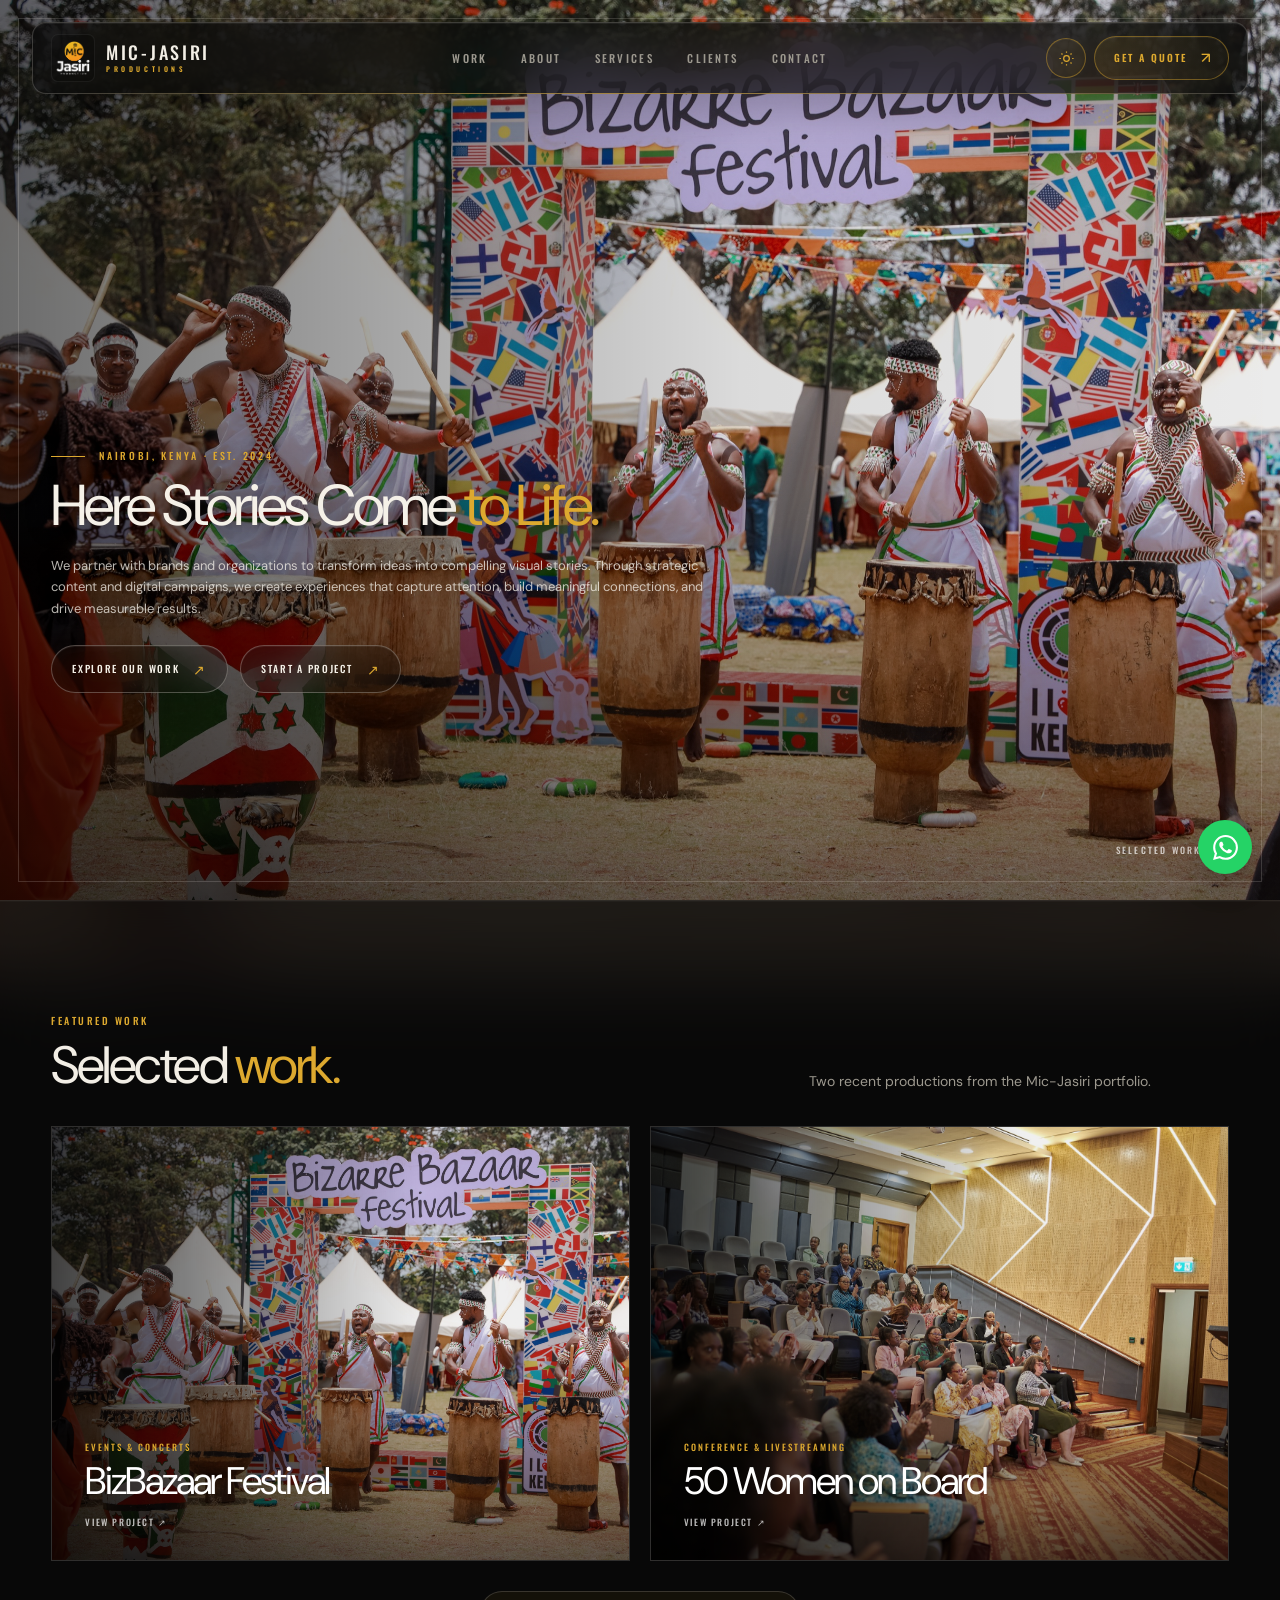
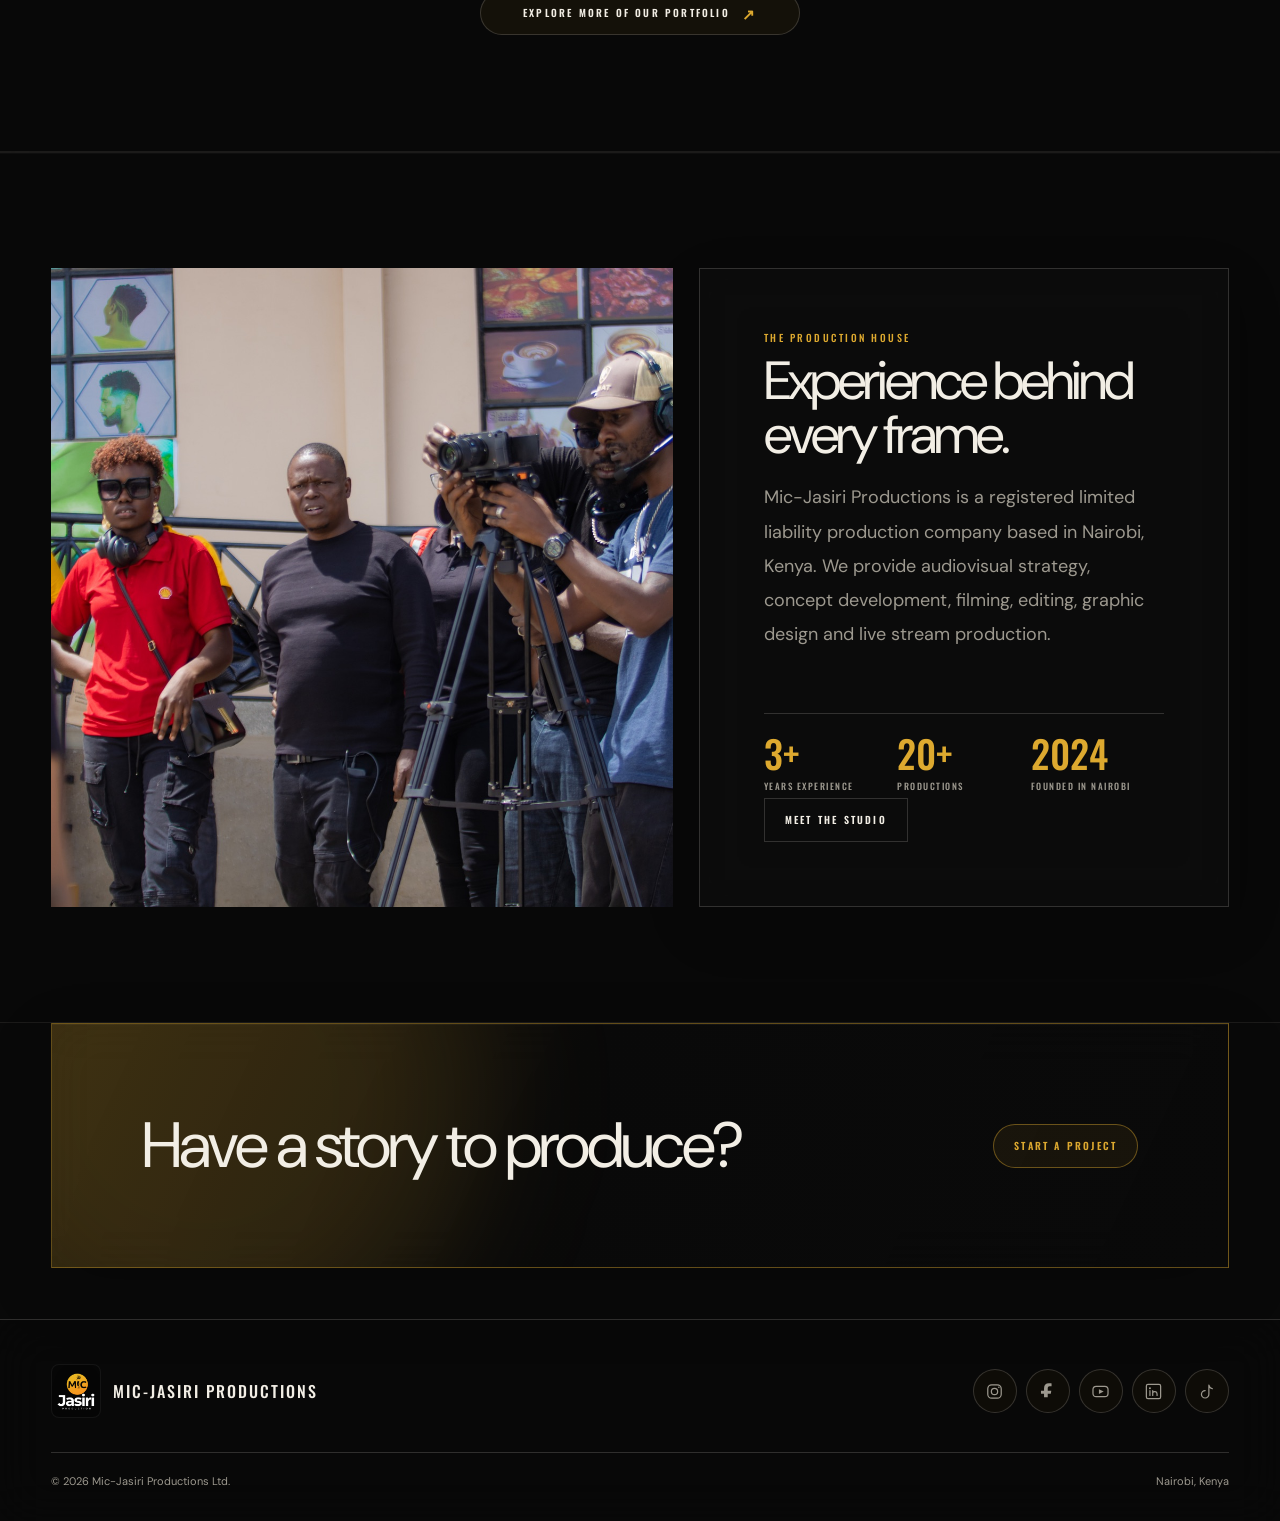
==== commit cb778e94: "feat: refine homepage hero message" ====
--- a/index.html
+++ b/index.html
@@ -1,8 +1,8 @@
-<!doctype html><html lang="en" data-theme="dark"><head><meta charset="utf-8"><meta name="viewport" content="width=device-width,initial-scale=1"><meta name="theme-color" content="#090909"><meta name="description" content="Mic-Jasiri Productions is a Nairobi film, television, commercial and live production company."><title>Mic-Jasiri Productions | Nairobi Production House</title><link rel="icon" href="faviconL.png"><link rel="stylesheet" href="assets/css/site.css?v=20260901-7"><script>(()=>{try{document.documentElement.dataset.theme=localStorage.getItem('micjasiri-theme')||'dark'}catch(error){}})()</script></head><body>
+<!doctype html><html lang="en" data-theme="dark"><head><meta charset="utf-8"><meta name="viewport" content="width=device-width,initial-scale=1"><meta name="theme-color" content="#090909"><meta name="description" content="Mic-Jasiri Productions is a Nairobi film, television, commercial and live production company."><title>Mic-Jasiri Productions | Nairobi Production House</title><link rel="icon" href="faviconL.png"><link rel="stylesheet" href="assets/css/site.css?v=20260902-15"><script>(()=>{try{document.documentElement.dataset.theme=localStorage.getItem('micjasiri-theme')||'dark'}catch(error){}})()</script></head><body>
 <a class="skip" href="#main">Skip to content</a><div class="site-frame" aria-hidden="true"></div><div class="page-wipe" aria-hidden="true"></div>
 <header class="site-nav"><a class="brand" href="index.html" aria-label="Mic-Jasiri Productions home"><span class="brand-mark" aria-hidden="true"><img class="brand-logo" src="mic-jasiri-logo-white.png" alt=""></span><span class="brand-wordmark"><strong>MIC-JASIRI</strong><span>Productions</span></span></a><nav class="desktop-nav" aria-label="Primary navigation"><a href="work.html">Work</a><a href="about.html">About</a><a href="services.html">Services</a><a href="clients.html">Clients</a><a href="contact.html">Contact</a></nav><div class="nav-actions"><button class="icon-button" type="button" data-theme-toggle aria-label="Switch to light mode" aria-pressed="false"><svg class="sun" viewBox="0 0 24 24" aria-hidden="true"><circle cx="12" cy="12" r="4"/><path d="M12 2v2M12 20v2M4.9 4.9l1.4 1.4M17.7 17.7l1.4 1.4M2 12h2M20 12h2M4.9 19.1l1.4-1.4M17.7 6.3l1.4-1.4"/></svg><svg class="moon" viewBox="0 0 24 24" aria-hidden="true"><path d="M20.5 14.2A8.5 8.5 0 0 1 9.8 3.5a8.5 8.5 0 1 0 10.7 10.7Z"/></svg></button><a class="quote-button" href="contact.html">Get a quote</a><button class="menu-button" type="button" data-menu-toggle aria-label="Open navigation menu" aria-expanded="false" aria-controls="mobilePanel"><span></span><span></span><span></span></button></div></header>
 <nav class="mobile-panel" id="mobilePanel" data-mobile-panel aria-label="Mobile navigation" aria-hidden="true"><a href="index.html" aria-current="page">Home</a><a href="work.html">Work</a><a href="about.html">About</a><a href="services.html">Services</a><a href="clients.html">Clients</a><a href="contact.html">Contact</a></nav>
-<main class="page" id="main"><section class="hero home-hero"><div class="hero-media"><video autoplay muted loop playsinline poster="assets/work/2N0A0928.jpg"><source src="FINAL_SHORTER_VERSION_.mp4" type="video/mp4"></video></div><div class="hero-content home-hero-copy reveal"><div class="eyebrow">Nairobi, Kenya · Est. 2024</div><h1>Stories made <em>alive.</em></h1><div class="hero-actions"><a class="home-glass-action" href="work.html">Explore our work <span>↗</span></a><a class="home-glass-action" href="contact.html">Start a project <span>↗</span></a></div></div><div class="hero-cue">Selected work <span>↓</span></div></section>
+<main class="page" id="main"><section class="hero home-hero"><div class="hero-media"><video autoplay muted loop playsinline poster="assets/work/2N0A0928.jpg"><source src="FINAL_SHORTER_VERSION_.mp4" type="video/mp4"></video></div><div class="hero-content home-hero-copy reveal"><div class="eyebrow">Nairobi, Kenya · Est. 2024</div><h1>Here Stories Come <em>to Life.</em></h1><p class="home-hero-summary">We partner with brands and organizations to transform ideas into compelling visual stories. Through strategic content and digital campaigns, we create experiences that capture attention, build meaningful connections, and drive measurable results.</p><div class="hero-actions"><a class="home-glass-action" href="work.html">Explore our work <span>↗</span></a><a class="home-glass-action" href="contact.html">Start a project <span>↗</span></a></div></div><div class="hero-cue">Selected work <span>↓</span></div></section>
 <section class="section home-work"><div class="home-section-heading reveal"><div><div class="kicker">Featured work</div><h2>Selected <em>work.</em></h2></div><p>Two recent productions from the Mic-Jasiri portfolio.</p></div><div class="home-feature-grid reveal"><a class="home-feature-card" href="project-bizbazaar.html"><img src="assets/work/2N0A0928.jpg" alt="Traditional drummers performing at BizBazaar Festival" loading="lazy"><span class="home-feature-copy"><span>Events &amp; concerts</span><strong>BizBazaar Festival</strong><small>View project ↗</small></span></a><a class="home-feature-card" href="project-women-on-board.html"><img src="assets/work/conference-audience.jpg" alt="Audience at the 50 Women on Board conference" loading="lazy"><span class="home-feature-copy"><span>Conference &amp; livestreaming</span><strong>50 Women on Board</strong><small>View project ↗</small></span></a></div><div class="home-portfolio-action reveal"><a class="button ghost" href="work.html">Explore more of our portfolio <span>↗</span></a></div></section>
 <section class="section home-studio"><div class="intro-grid"><div class="intro-image reveal"><img src="assets/work/shell-field-production.jpg" alt="Mic-Jasiri crew working on location" loading="lazy"></div><div class="intro-copy reveal"><div><div class="kicker">The production house</div><h2>Experience behind every frame.</h2><p>Mic-Jasiri Productions is a registered limited liability production company based in Nairobi, Kenya. We provide audiovisual strategy, concept development, filming, editing, graphic design and live stream production.</p></div><div class="stats"><div class="stat"><strong>3+</strong><span>Years experience</span></div><div class="stat"><strong>20+</strong><span>Productions</span></div><div class="stat"><strong>2024</strong><span>Founded in Nairobi</span></div></div><div><a class="button ghost" href="about.html">Meet the studio</a></div></div></div></section>
 <section class="cta-panel reveal"><h2>Have a story to produce?</h2><a class="button" href="contact.html">Start a project</a></section></main>
--- a/assets/css/site.css
+++ b/assets/css/site.css
@@ -73,6 +73,24 @@
 .portfolio-heading{padding-top:30px}.portfolio-story-grid{gap:clamp(10px,1.25vw,17px)}.portfolio-story{appearance:none;width:100%;padding:0;text-align:left;font:inherit;cursor:pointer}.portfolio-story:focus-visible{outline:2px solid var(--yellow);outline-offset:4px}.portfolio-story-number{position:absolute;z-index:3;top:20px;left:22px;color:rgba(255,255,255,.74);font:500 9px/1 var(--cond);letter-spacing:2px}.portfolio-story-preview{position:absolute;z-index:3;inset:0;display:flex;flex-direction:column;justify-content:center;align-items:center;padding:34px;text-align:center;color:#fff;background:rgba(8,8,8,.35);backdrop-filter:blur(10px);-webkit-backdrop-filter:blur(10px);opacity:0;transform:translateY(12px);transition:opacity .38s,transform .48s}.portfolio-story-preview small{margin:10px 0 6px;color:var(--yellow);font:500 8px/1 var(--cond);letter-spacing:1.8px;text-transform:uppercase}.portfolio-story-preview strong{font:400 clamp(24px,2.3vw,34px)/1.05 var(--sans);letter-spacing:-1px}.portfolio-story-preview>span{max-width:250px;font-size:12px;color:rgba(255,255,255,.78)}.portfolio-story:hover .portfolio-story-preview,.portfolio-story:focus-visible .portfolio-story-preview{opacity:1;transform:none}.portfolio-story:hover .work-meta,.portfolio-story:focus-visible .work-meta{opacity:0;transform:translateY(12px)}.portfolio-story .work-meta{z-index:4;transition:opacity .3s,transform .4s}.portfolio-story .work-meta p{display:flex;justify-content:space-between;align-items:center}.portfolio-story .work-meta b{color:var(--yellow);font:400 18px/1 var(--sans)}.portfolio-instruction{margin:18px 0 0;text-align:right;color:var(--muted);font:500 8px/1 var(--cond);letter-spacing:1.6px;text-transform:uppercase}.portfolio-modal{width:min(1060px,calc(100% - 38px));max-height:min(760px,calc(100svh - 38px));padding:0;border:1px solid color-mix(in srgb,var(--line-strong) 75%,transparent);border-radius:22px;background:color-mix(in srgb,var(--surface) 88%,transparent);color:var(--text);box-shadow:0 32px 100px rgba(0,0,0,.58);overflow:hidden}.portfolio-modal::backdrop{background:rgba(5,5,5,.72);backdrop-filter:blur(14px);-webkit-backdrop-filter:blur(14px)}.portfolio-modal[open]{animation:portfolio-modal-in .38s cubic-bezier(.2,.8,.2,1)}@keyframes portfolio-modal-in{from{opacity:0;transform:translateY(20px) scale(.98)}to{opacity:1;transform:none}}.portfolio-modal-shell{display:grid;grid-template-columns:minmax(0,1.08fr) minmax(350px,.92fr);min-height:620px}.portfolio-modal-media{position:relative;min-height:480px;overflow:hidden;background:#111}.portfolio-modal-media:after{content:"";position:absolute;inset:0;background:linear-gradient(180deg,transparent 60%,rgba(0,0,0,.65))}.portfolio-modal-media img{width:100%;height:100%;object-fit:cover}.portfolio-modal-index{position:absolute;z-index:2;left:26px;bottom:24px;color:#fff;font:500 10px/1 var(--cond);letter-spacing:2px}.portfolio-modal-copy{display:flex;flex-direction:column;justify-content:center;padding:clamp(34px,5vw,66px)}.portfolio-modal-copy h2{margin:12px 0 26px;font:400 clamp(40px,5vw,65px)/.98 var(--sans);letter-spacing:-3px}.portfolio-modal-copy dl{display:grid;gap:18px;margin:0 0 24px}.portfolio-modal-copy dl>div{padding-top:14px;border-top:1px solid var(--line)}.portfolio-modal-copy dt{color:var(--yellow);font:500 8px/1 var(--cond);letter-spacing:1.7px;text-transform:uppercase}.portfolio-modal-copy dd{margin:8px 0 0;color:var(--text);font-size:13px}.portfolio-modal-copy dd span{display:inline-flex;margin:0 5px 6px 0;padding:8px 10px;border:1px solid var(--line);border-radius:999px;color:var(--muted);font:500 8px/1 var(--cond);letter-spacing:1px;text-transform:uppercase}.portfolio-modal-copy>p{margin:0;color:var(--muted);font-size:14px}.portfolio-modal-actions{display:flex;align-items:center;gap:22px;margin-top:30px}.portfolio-modal-close{position:absolute;z-index:5;top:17px;right:17px;width:42px;height:42px;border:1px solid rgba(255,255,255,.18);border-radius:50%;background:rgba(9,9,9,.56);color:#fff;font:300 26px/1 var(--sans);cursor:pointer}.portfolio-text-action{padding:10px 0;border:0;border-bottom:1px solid var(--line-strong);background:none;color:var(--muted);font:500 8px/1 var(--cond);letter-spacing:1.4px;text-transform:uppercase;cursor:pointer}.portfolio-modal-open{overflow:hidden}html[data-theme="light"] .portfolio-modal{background:rgba(244,240,232,.94)}
 @media(max-width:900px){.portfolio-modal-shell{grid-template-columns:1fr;max-height:calc(100svh - 38px);overflow:auto}.portfolio-modal-media{min-height:330px;aspect-ratio:16/9}.portfolio-modal-copy{padding:34px}.portfolio-modal-copy h2{font-size:45px}.portfolio-modal-actions{flex-wrap:wrap}}
 @media(max-width:720px){.portfolio-story-grid{grid-template-columns:1fr}.portfolio-story{min-height:420px}.portfolio-story-preview{display:none}.portfolio-instruction{text-align:left}.portfolio-modal{width:calc(100% - 20px);max-height:calc(100svh - 20px);border-radius:15px}.portfolio-modal-shell{max-height:calc(100svh - 20px)}.portfolio-modal-media{min-height:245px}.portfolio-modal-copy{padding:28px 22px 30px}.portfolio-modal-copy h2{margin-bottom:22px;font-size:40px;letter-spacing:-2px}.portfolio-modal-copy dl{gap:12px}.portfolio-modal-copy>p{font-size:13px}.portfolio-modal-actions{display:grid;gap:12px}.portfolio-modal-actions .button{width:100%}.portfolio-text-action{justify-self:start}.portfolio-modal-close{top:12px;right:12px}}
+
+/* Interactive service stories */
+.service-visual-card{appearance:none;width:100%;padding:0;text-align:left;font:inherit;cursor:pointer}.service-visual-card:focus-visible{outline:2px solid var(--yellow);outline-offset:4px}.service-visual-copy{transition:transform .45s cubic-bezier(.2,.8,.2,1)}.service-card-hover{display:grid;gap:16px;max-height:0;opacity:0;overflow:hidden;transform:translateY(14px);transition:max-height .55s cubic-bezier(.2,.8,.2,1),opacity .35s,transform .45s}.service-card-tabs{display:flex;flex-wrap:wrap;gap:7px}.service-card-tabs span{padding:8px 10px;border:1px solid rgba(255,255,255,.26);border-radius:999px;background:rgba(10,10,10,.22);color:rgba(255,255,255,.88);font:500 8px/1 var(--cond);letter-spacing:1.1px;text-transform:uppercase;backdrop-filter:blur(8px);-webkit-backdrop-filter:blur(8px)}.service-card-hover strong{display:flex;justify-content:space-between;align-items:center;padding-top:14px;border-top:1px solid rgba(255,255,255,.24);color:#fff;font:500 9px/1 var(--cond);letter-spacing:1.7px;text-transform:uppercase}.service-card-hover b{color:var(--yellow);font:400 19px/1 var(--sans)}.service-visual-card:hover .service-card-hover,.service-visual-card:focus-visible .service-card-hover{max-height:120px;opacity:1;transform:none}.service-visual-card:hover .service-visual-copy,.service-visual-card:focus-visible .service-visual-copy{transform:translateY(-5px)}.service-photo-preview{position:absolute;inset:0;display:grid;grid-template-columns:1.2fr .8fr .8fr;gap:3px;background:#111}.service-photography .service-photo-preview img{position:relative;inset:auto;width:100%;height:100%;min-width:0;object-fit:cover;object-position:center}.service-photography .service-photo-preview img:nth-child(2){object-position:center 48%}.service-photography .service-photo-preview img:nth-child(3){object-position:center}
+
+.service-modal{width:min(1180px,calc(100% - 36px));max-height:calc(100svh - 36px);padding:0;border:1px solid color-mix(in srgb,var(--line-strong) 76%,transparent);border-radius:22px;background:color-mix(in srgb,var(--surface) 93%,transparent);color:var(--text);box-shadow:0 36px 110px rgba(0,0,0,.62);overflow:hidden}.service-modal::backdrop{background:rgba(4,4,4,.76);backdrop-filter:blur(14px);-webkit-backdrop-filter:blur(14px)}.service-modal[open]{animation:service-modal-in .38s cubic-bezier(.2,.8,.2,1)}@keyframes service-modal-in{from{opacity:0;transform:translateY(22px) scale(.985)}to{opacity:1;transform:none}}.service-modal-shell{position:relative;max-height:calc(100svh - 36px);overflow-y:auto;overscroll-behavior:contain;scrollbar-color:var(--yellow) transparent}.service-modal-close{position:sticky;z-index:8;top:16px;float:right;margin:16px 16px -60px 0;width:44px;height:44px;border:1px solid rgba(255,255,255,.25);border-radius:50%;background:rgba(8,8,8,.64);color:#fff;font:300 28px/1 var(--sans);cursor:pointer;backdrop-filter:blur(10px);-webkit-backdrop-filter:blur(10px)}.service-modal-hero{position:relative;min-height:460px;display:flex;align-items:flex-end;overflow:hidden;color:#fff;background:#111}.service-modal-hero:after{content:"";position:absolute;inset:0;background:linear-gradient(0deg,rgba(4,4,4,.92),rgba(4,4,4,.05) 75%),linear-gradient(90deg,rgba(4,4,4,.45),transparent 68%)}.service-modal-hero>img{position:absolute;inset:0;width:100%;height:100%;object-fit:cover}.service-modal-heading{position:relative;z-index:2;width:min(760px,calc(100% - 54px));padding:48px clamp(26px,5vw,66px)}.service-modal-heading>span{display:block;margin-bottom:18px;color:var(--yellow);font:500 10px/1 var(--cond);letter-spacing:2px}.service-modal-heading h2{margin:12px 0 14px;font:400 clamp(46px,7vw,82px)/.94 var(--sans);letter-spacing:-4px}.service-modal-heading p{max-width:620px;margin:0;color:rgba(255,255,255,.76);font-size:14px;line-height:1.7}.service-modal-content{padding:clamp(34px,5vw,70px)}.service-modal-intro{display:grid;grid-template-columns:minmax(240px,.7fr) minmax(0,1.3fr);gap:clamp(36px,7vw,100px);padding-bottom:52px;border-bottom:1px solid var(--line)}.service-modal-intro h3{margin:12px 0 0;font:400 clamp(34px,4vw,56px)/1.03 var(--sans);letter-spacing:-2.4px}.service-modal-intro p{margin:0;color:var(--muted);font-size:14px;line-height:1.8}.service-modal-tags{display:flex;flex-wrap:wrap;gap:8px;margin-top:24px}.service-modal-tags span{padding:10px 12px;border:1px solid var(--line);border-radius:999px;color:var(--text);font:500 8px/1 var(--cond);letter-spacing:1.2px;text-transform:uppercase}.service-modal-collections{display:grid;gap:58px;padding:54px 0}.service-detail-block{display:grid;gap:22px}.service-detail-head{display:grid;grid-template-columns:54px minmax(0,1fr) minmax(240px,.85fr);gap:18px;align-items:start}.service-detail-index{color:var(--yellow);font:500 10px/1 var(--cond);letter-spacing:2px}.service-detail-head h3{margin:0;font:400 clamp(28px,3.5vw,44px)/1 var(--sans);letter-spacing:-1.7px}.service-detail-head p{margin:0;color:var(--muted);font-size:13px;line-height:1.7}.service-detail-gallery{display:grid;grid-template-columns:repeat(4,minmax(0,1fr));gap:10px}.service-detail-gallery figure{position:relative;margin:0;aspect-ratio:4/3;overflow:hidden;background:var(--surface-2)}.service-detail-gallery figure:nth-child(2n){aspect-ratio:3/4}.service-detail-gallery img{width:100%;height:100%;object-fit:cover;transition:transform .6s cubic-bezier(.2,.7,.2,1)}.service-detail-gallery figure:hover img{transform:scale(1.035)}.service-modal-cta{margin-top:8px}.service-modal-open{overflow:hidden}html[data-theme="light"] .service-modal{background:rgba(244,240,232,.96)}
+
+@media(max-width:800px){.service-modal-intro{grid-template-columns:1fr;gap:20px}.service-detail-head{grid-template-columns:38px 1fr}.service-detail-head p{grid-column:2}.service-detail-gallery{grid-template-columns:repeat(2,minmax(0,1fr))}}
+@media(max-width:720px){.service-card-hover{max-height:120px;opacity:1;transform:none}.service-card-tabs{gap:5px}.service-card-tabs span{padding:7px 8px}.service-photo-preview{grid-template-columns:1fr 1fr}.service-photo-preview img:first-child{grid-row:span 2}.service-modal{width:calc(100% - 16px);max-height:calc(100svh - 16px);border-radius:15px}.service-modal-shell{max-height:calc(100svh - 16px)}.service-modal-close{top:10px;margin:10px 10px -54px 0}.service-modal-hero{min-height:430px}.service-modal-heading{width:calc(100% - 34px);padding:34px 20px}.service-modal-heading h2{font-size:46px;letter-spacing:-2.6px}.service-modal-content{padding:34px 20px}.service-modal-collections{gap:42px;padding:40px 0}.service-detail-gallery{gap:7px}.service-detail-gallery figure{aspect-ratio:1}.service-detail-gallery figure:nth-child(2n){aspect-ratio:1}.service-modal-cta{width:100%}}
+
+/* Client reviews */
+.client-review-heading{align-items:end}.review-summary{justify-self:end;display:flex;align-items:center;gap:16px;padding:14px 18px;border:1px solid var(--line);border-radius:999px;background:color-mix(in srgb,var(--surface) 78%,transparent);backdrop-filter:blur(16px);-webkit-backdrop-filter:blur(16px)}.review-summary>strong{font:400 32px/1 var(--sans);letter-spacing:-1.4px}.review-summary>span{display:grid;gap:5px}.review-summary small{color:var(--muted);font:500 8px/1 var(--cond);letter-spacing:1.2px;text-transform:uppercase}.review-stars{color:var(--yellow);font:500 14px/1 var(--sans);letter-spacing:3px}.client-review-grid{gap:14px}.client-review-card{position:relative;min-height:450px;padding:clamp(28px,3vw,42px);border-radius:18px;background:color-mix(in srgb,var(--surface) 88%,transparent);border:1px solid var(--line);box-shadow:0 22px 64px rgba(0,0,0,.16);overflow:hidden;transition:transform .45s cubic-bezier(.2,.8,.2,1),border-color .35s,box-shadow .45s;backdrop-filter:blur(20px);-webkit-backdrop-filter:blur(20px)}.client-review-card:before{content:"";position:absolute;inset:0 0 auto;height:2px;background:linear-gradient(90deg,var(--yellow),transparent);opacity:.7}.client-review-card:hover{transform:translateY(-7px);border-color:color-mix(in srgb,var(--yellow) 40%,var(--line));box-shadow:0 30px 80px rgba(0,0,0,.24)}.client-review-top{display:flex;justify-content:space-between;align-items:start}.review-quote{color:color-mix(in srgb,var(--yellow) 70%,transparent);font:400 58px/.7 var(--serif)}.client-review-card blockquote{margin:38px 0 46px;color:var(--text);font:400 clamp(19px,1.7vw,25px)/1.55 var(--serif)}.client-review-card footer{display:flex;align-items:center;gap:14px;padding-top:20px;border-top:1px solid var(--line)}.review-logo-stage{width:62px;height:62px;flex:0 0 62px;display:grid;place-items:center;padding:7px;border:1px solid var(--line);border-radius:50%;background:#f5f1e9;overflow:hidden}.review-logo-stage img{width:100%;height:100%;object-fit:contain}.review-logo-dark{background:#0d0d0d}.review-client{display:grid;gap:6px;min-width:0}.client-review-card footer .review-client strong{color:var(--text);font:500 11px/1.2 var(--cond);letter-spacing:1.3px;text-transform:uppercase}.client-review-card footer .review-client small{color:var(--muted);font-size:11px}.client-reviews-section.image-atmosphere:after{background:linear-gradient(90deg,rgba(9,9,9,.86),rgba(9,9,9,.68),rgba(9,9,9,.86))}html[data-theme="light"] .client-reviews-section.image-atmosphere:after{background:linear-gradient(90deg,rgba(239,234,224,.9),rgba(239,234,224,.72),rgba(239,234,224,.9))}html[data-theme="light"] .client-review-card{background:rgba(251,248,242,.86);box-shadow:0 22px 58px rgba(54,42,23,.1)}
+@media(max-width:1100px) and (min-width:721px){.client-review-grid{grid-template-columns:repeat(2,1fr)}.client-review-card:last-child{grid-column:1/-1;min-height:360px}}
+@media(max-width:720px){.client-review-heading{gap:26px}.review-summary{justify-self:start}.client-review-card{min-height:0;padding:28px 24px}.client-review-card blockquote{margin:30px 0 38px;font-size:20px}.review-logo-stage{width:56px;height:56px;flex-basis:56px}}
+
+/* Homepage hero message */
+.home-hero .home-hero-copy{width:min(720px,calc(100vw - (var(--gutter) * 2)))}.home-hero-summary{max-width:660px;margin:20px 0 0;color:rgba(245,241,232,.76);font-size:13px;line-height:1.65;text-shadow:0 2px 18px rgba(0,0,0,.48)}
+@media(min-width:721px){.home-hero .home-hero-copy{margin-bottom:clamp(142px,17vh,182px)}}
+@media(max-width:720px){.home-hero .home-hero-copy{margin-bottom:86px}.home-hero-summary{max-width:34rem;margin-top:17px;font-size:12px;line-height:1.55}.home-hero .home-hero-copy .hero-actions{margin-top:22px}}
 .contact-copy h2 em{color:var(--yellow);font-style:normal}.contact-form .form-status{max-width:520px;margin:0 0 18px}.whatsapp-submit{min-height:54px;gap:12px;padding:0 18px 0 10px;border-radius:999px!important}.whatsapp-submit-icon{width:34px;height:34px;display:grid;place-items:center;border-radius:50%;background:#128c4a;color:#fff;box-shadow:inset 0 1px rgba(255,255,255,.22)}.whatsapp-submit-icon svg{width:18px;height:18px;fill:currentColor}.whatsapp-submit b{margin-left:5px;font:500 15px/1 var(--sans);letter-spacing:0}.whatsapp-submit:hover .whatsapp-submit-icon{background:#0d7a3f}@media(max-width:520px){.whatsapp-submit{width:100%;font-size:9px;letter-spacing:1.6px}}
 .partners-section{position:relative}.partner-logo-grid{gap:clamp(10px,1.2vw,16px);border:0}.partner-logo-card{position:relative;min-height:320px;padding:18px;display:flex;flex-direction:column;justify-content:space-between;place-content:unset;text-align:left;border:1px solid var(--line);overflow:hidden;background:color-mix(in srgb,var(--surface-2) 72%,transparent);transition:transform .35s,border-color .35s,box-shadow .35s}.partner-logo-card:after{content:"";position:absolute;inset:auto -25% -55% 35%;height:70%;background:rgba(221,169,47,.1);filter:blur(46px);pointer-events:none}.partner-logo-card:hover{transform:translateY(-5px);border-color:rgba(221,169,47,.46);box-shadow:0 22px 55px rgba(0,0,0,.16)}.partner-index{position:absolute;z-index:2;top:28px;left:28px;color:var(--yellow)!important;font:500 8px/1 var(--cond)!important;letter-spacing:1.7px!important}.partner-logo-stage{height:190px;display:grid;place-items:center;padding:25px;border-radius:14px;background:#fff;box-shadow:inset 0 0 0 1px rgba(12,12,12,.06),0 14px 36px rgba(0,0,0,.1);overflow:hidden}.partner-logo-stage img{width:auto;height:auto;max-width:82%;max-height:110px;object-fit:contain;filter:none;transition:transform .45s}.partner-logo-stage .partner-logo-biz{max-height:142px}.partner-logo-stage .partner-logo-manama{max-height:124px}.partner-logo-stage .partner-logo-wob{max-width:90%;max-height:105px}.partner-logo-stage-dark{background:#183826}.partner-logo-card:hover .partner-logo-stage img{transform:scale(1.035)}.partner-meta{position:relative;z-index:2;display:grid;padding:20px 9px 8px}.partner-meta strong{font:500 18px/1 var(--cond);letter-spacing:1.4px;text-transform:uppercase}.partner-meta span{margin-top:9px;color:var(--muted);font:500 8px/1 var(--cond);letter-spacing:1.6px;text-transform:uppercase}html[data-theme="light"] .partner-logo-card{background:rgba(255,255,255,.26);box-shadow:0 14px 36px rgba(65,48,22,.06)}
 @media(max-width:900px){.partner-logo-grid{grid-template-columns:1fr}.partner-logo-card{min-height:270px}.partner-logo-stage{height:170px}}
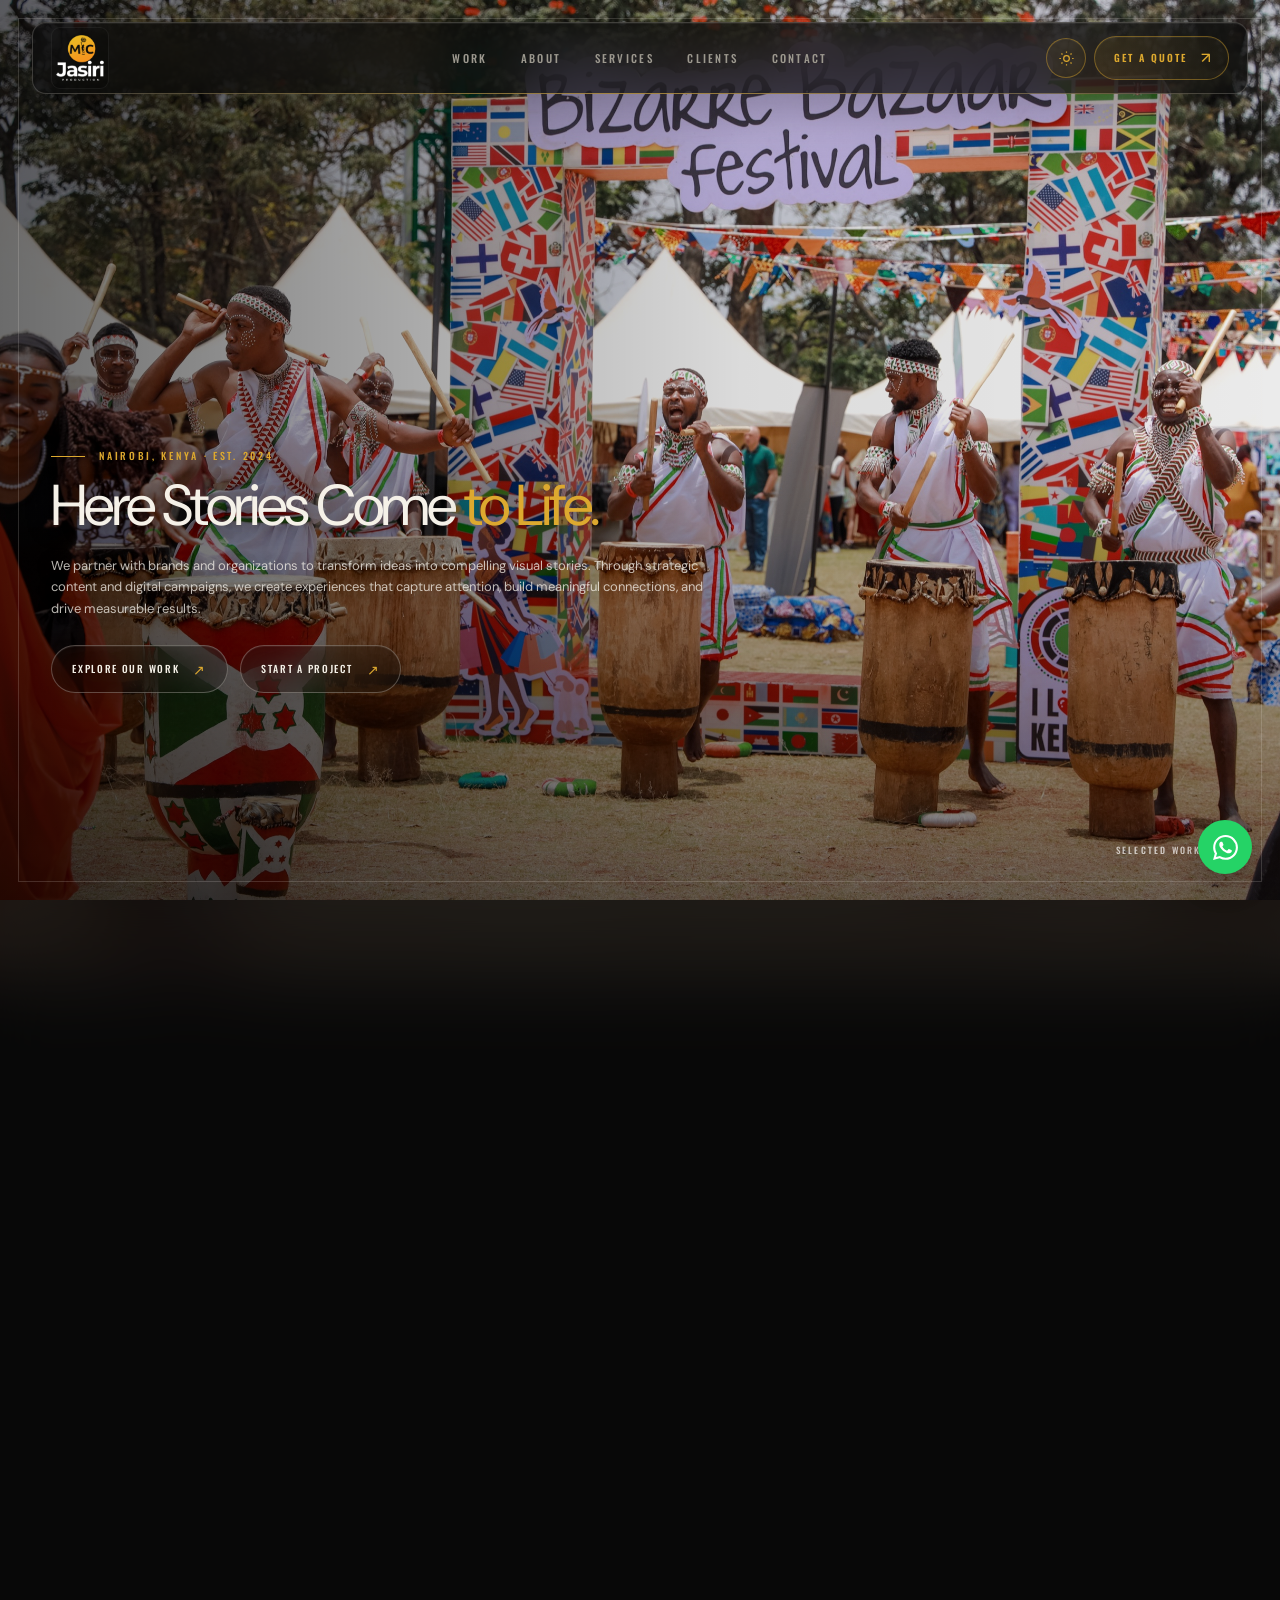
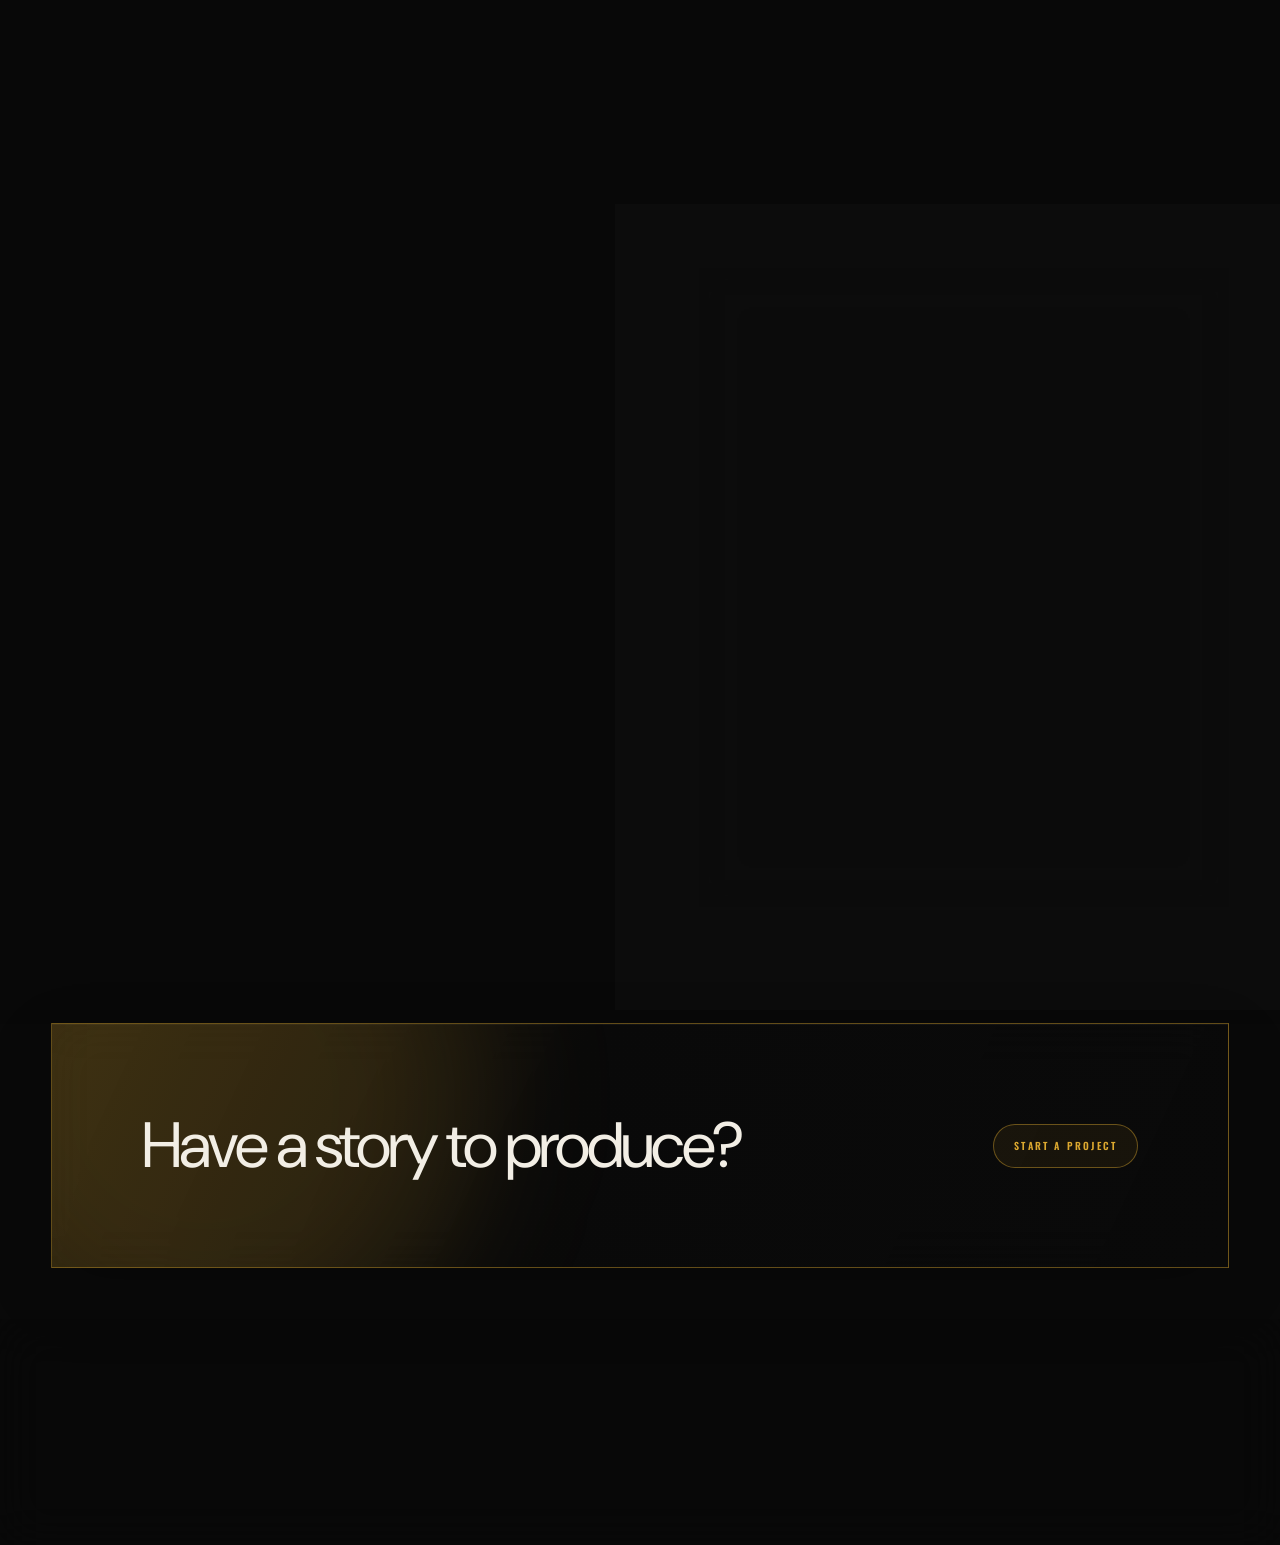
==== commit a1b7c057: "feat: emphasize signature logo sitewide" ====
--- a/index.html
+++ b/index.html
@@ -1,10 +1,10 @@
-<!doctype html><html lang="en" data-theme="dark"><head><meta charset="utf-8"><meta name="viewport" content="width=device-width,initial-scale=1"><meta name="theme-color" content="#090909"><meta name="description" content="Mic-Jasiri Productions is a Nairobi film, television, commercial and live production company."><title>Mic-Jasiri Productions | Nairobi Production House</title><link rel="icon" href="faviconL.png"><link rel="stylesheet" href="assets/css/site.css?v=20260902-15"><script>(()=>{try{document.documentElement.dataset.theme=localStorage.getItem('micjasiri-theme')||'dark'}catch(error){}})()</script></head><body>
+<!doctype html><html lang="en" data-theme="dark"><head><meta charset="utf-8"><meta name="viewport" content="width=device-width,initial-scale=1"><meta name="theme-color" content="#090909"><meta name="description" content="Mic-Jasiri Productions is a Nairobi film, television, commercial and live production company."><title>Mic-Jasiri Productions | Nairobi Production House</title><link rel="icon" href="faviconL.png"><link rel="stylesheet" href="assets/css/site.css?v=20260902-16"><script>(()=>{try{document.documentElement.dataset.theme=localStorage.getItem('micjasiri-theme')||'dark'}catch(error){}})()</script></head><body>
 <a class="skip" href="#main">Skip to content</a><div class="site-frame" aria-hidden="true"></div><div class="page-wipe" aria-hidden="true"></div>
-<header class="site-nav"><a class="brand" href="index.html" aria-label="Mic-Jasiri Productions home"><span class="brand-mark" aria-hidden="true"><img class="brand-logo" src="mic-jasiri-logo-white.png" alt=""></span><span class="brand-wordmark"><strong>MIC-JASIRI</strong><span>Productions</span></span></a><nav class="desktop-nav" aria-label="Primary navigation"><a href="work.html">Work</a><a href="about.html">About</a><a href="services.html">Services</a><a href="clients.html">Clients</a><a href="contact.html">Contact</a></nav><div class="nav-actions"><button class="icon-button" type="button" data-theme-toggle aria-label="Switch to light mode" aria-pressed="false"><svg class="sun" viewBox="0 0 24 24" aria-hidden="true"><circle cx="12" cy="12" r="4"/><path d="M12 2v2M12 20v2M4.9 4.9l1.4 1.4M17.7 17.7l1.4 1.4M2 12h2M20 12h2M4.9 19.1l1.4-1.4M17.7 6.3l1.4-1.4"/></svg><svg class="moon" viewBox="0 0 24 24" aria-hidden="true"><path d="M20.5 14.2A8.5 8.5 0 0 1 9.8 3.5a8.5 8.5 0 1 0 10.7 10.7Z"/></svg></button><a class="quote-button" href="contact.html">Get a quote</a><button class="menu-button" type="button" data-menu-toggle aria-label="Open navigation menu" aria-expanded="false" aria-controls="mobilePanel"><span></span><span></span><span></span></button></div></header>
+<header class="site-nav"><a class="brand" href="index.html" aria-label="Mic-Jasiri Productions home"><span class="brand-mark" aria-hidden="true"><img class="brand-logo" src="mic-jasiri-logo-white.png" alt=""></span></a><nav class="desktop-nav" aria-label="Primary navigation"><a href="work.html">Work</a><a href="about.html">About</a><a href="services.html">Services</a><a href="clients.html">Clients</a><a href="contact.html">Contact</a></nav><div class="nav-actions"><button class="icon-button" type="button" data-theme-toggle aria-label="Switch to light mode" aria-pressed="false"><svg class="sun" viewBox="0 0 24 24" aria-hidden="true"><circle cx="12" cy="12" r="4"/><path d="M12 2v2M12 20v2M4.9 4.9l1.4 1.4M17.7 17.7l1.4 1.4M2 12h2M20 12h2M4.9 19.1l1.4-1.4M17.7 6.3l1.4-1.4"/></svg><svg class="moon" viewBox="0 0 24 24" aria-hidden="true"><path d="M20.5 14.2A8.5 8.5 0 0 1 9.8 3.5a8.5 8.5 0 1 0 10.7 10.7Z"/></svg></button><a class="quote-button" href="contact.html">Get a quote</a><button class="menu-button" type="button" data-menu-toggle aria-label="Open navigation menu" aria-expanded="false" aria-controls="mobilePanel"><span></span><span></span><span></span></button></div></header>
 <nav class="mobile-panel" id="mobilePanel" data-mobile-panel aria-label="Mobile navigation" aria-hidden="true"><a href="index.html" aria-current="page">Home</a><a href="work.html">Work</a><a href="about.html">About</a><a href="services.html">Services</a><a href="clients.html">Clients</a><a href="contact.html">Contact</a></nav>
 <main class="page" id="main"><section class="hero home-hero"><div class="hero-media"><video autoplay muted loop playsinline poster="assets/work/2N0A0928.jpg"><source src="FINAL_SHORTER_VERSION_.mp4" type="video/mp4"></video></div><div class="hero-content home-hero-copy reveal"><div class="eyebrow">Nairobi, Kenya · Est. 2024</div><h1>Here Stories Come <em>to Life.</em></h1><p class="home-hero-summary">We partner with brands and organizations to transform ideas into compelling visual stories. Through strategic content and digital campaigns, we create experiences that capture attention, build meaningful connections, and drive measurable results.</p><div class="hero-actions"><a class="home-glass-action" href="work.html">Explore our work <span>↗</span></a><a class="home-glass-action" href="contact.html">Start a project <span>↗</span></a></div></div><div class="hero-cue">Selected work <span>↓</span></div></section>
 <section class="section home-work"><div class="home-section-heading reveal"><div><div class="kicker">Featured work</div><h2>Selected <em>work.</em></h2></div><p>Two recent productions from the Mic-Jasiri portfolio.</p></div><div class="home-feature-grid reveal"><a class="home-feature-card" href="project-bizbazaar.html"><img src="assets/work/2N0A0928.jpg" alt="Traditional drummers performing at BizBazaar Festival" loading="lazy"><span class="home-feature-copy"><span>Events &amp; concerts</span><strong>BizBazaar Festival</strong><small>View project ↗</small></span></a><a class="home-feature-card" href="project-women-on-board.html"><img src="assets/work/conference-audience.jpg" alt="Audience at the 50 Women on Board conference" loading="lazy"><span class="home-feature-copy"><span>Conference &amp; livestreaming</span><strong>50 Women on Board</strong><small>View project ↗</small></span></a></div><div class="home-portfolio-action reveal"><a class="button ghost" href="work.html">Explore more of our portfolio <span>↗</span></a></div></section>
 <section class="section home-studio"><div class="intro-grid"><div class="intro-image reveal"><img src="assets/work/shell-field-production.jpg" alt="Mic-Jasiri crew working on location" loading="lazy"></div><div class="intro-copy reveal"><div><div class="kicker">The production house</div><h2>Experience behind every frame.</h2><p>Mic-Jasiri Productions is a registered limited liability production company based in Nairobi, Kenya. We provide audiovisual strategy, concept development, filming, editing, graphic design and live stream production.</p></div><div class="stats"><div class="stat"><strong>3+</strong><span>Years experience</span></div><div class="stat"><strong>20+</strong><span>Productions</span></div><div class="stat"><strong>2024</strong><span>Founded in Nairobi</span></div></div><div><a class="button ghost" href="about.html">Meet the studio</a></div></div></div></section>
 <section class="cta-panel reveal"><h2>Have a story to produce?</h2><a class="button" href="contact.html">Start a project</a></section></main>
-<footer class="footer"><div class="footer-top"><a class="footer-brand" href="index.html"><span class="footer-brand-mark" aria-hidden="true"><img class="brand-logo" src="mic-jasiri-logo-white.png" alt=""></span><strong>MIC-JASIRI PRODUCTIONS</strong></a><div class="socials social-icons" aria-label="Social media"><a href="https://www.instagram.com/mic_jasiri?igsh=bXJtYTFuajl4eHQ2&amp;utm_source=qr" target="_blank" rel="noopener" aria-label="Instagram"><svg viewBox="0 0 24 24" aria-hidden="true"><rect x="3.5" y="3.5" width="17" height="17" rx="5"/><circle cx="12" cy="12" r="4"/><circle class="social-dot" cx="17.5" cy="6.7" r="1"/></svg></a><a href="https://www.facebook.com/share/1CodxeUPYJ/?mibextid=wwXIfr" target="_blank" rel="noopener" aria-label="Facebook"><svg viewBox="0 0 24 24" aria-hidden="true"><path class="social-fill" d="M14.2 8.2h3V4.4c-.5-.1-2.2-.2-4.1-.2-4 0-6.7 2.4-6.7 6.9V15H2v4.3h4.4V24h5.3v-4.7h4.4l.7-4.3h-5.1v-3.5c0-1.3.4-3.3 2.5-3.3Z" transform="translate(2 -2) scale(.88)"/></svg></a><a href="https://www.youtube.com/@MICJASIRI" target="_blank" rel="noopener" aria-label="YouTube"><svg viewBox="0 0 24 24" aria-hidden="true"><rect x="2.5" y="5.5" width="19" height="13" rx="4"/><path class="social-fill" d="m10 9 6 3-6 3Z"/></svg></a><a href="https://www.linkedin.com/company/mic-jasiri/" target="_blank" rel="noopener" aria-label="LinkedIn"><svg viewBox="0 0 24 24" aria-hidden="true"><rect x="3" y="3" width="18" height="18" rx="2"/><circle class="social-fill" cx="7.5" cy="8" r="1.3"/><path d="M7.5 11v6M11 17v-6m0 2.6c.8-1.8 5.5-2.2 5.5 1.5V17"/></svg></a><a href="https://www.tiktok.com/@mic.jasiri.produc?_r=1&amp;_t=ZS-95igLde9VGX" target="_blank" rel="noopener" aria-label="TikTok"><svg viewBox="0 0 24 24" aria-hidden="true"><path d="M15 4v11.5a4.7 4.7 0 1 1-4.7-4.7M15 4c.4 2.5 1.8 4 4.5 4.5"/></svg></a></div></div><div class="footer-bottom"><span>© 2026 Mic-Jasiri Productions Ltd.</span><span>Nairobi, Kenya</span></div></footer>
+<footer class="footer"><div class="footer-top"><a class="footer-brand" href="index.html"><span class="footer-brand-mark" aria-hidden="true"><img class="brand-logo" src="mic-jasiri-logo-white.png" alt=""></span></a><div class="socials social-icons" aria-label="Social media"><a href="https://www.instagram.com/mic_jasiri?igsh=bXJtYTFuajl4eHQ2&amp;utm_source=qr" target="_blank" rel="noopener" aria-label="Instagram"><svg viewBox="0 0 24 24" aria-hidden="true"><rect x="3.5" y="3.5" width="17" height="17" rx="5"/><circle cx="12" cy="12" r="4"/><circle class="social-dot" cx="17.5" cy="6.7" r="1"/></svg></a><a href="https://www.facebook.com/share/1CodxeUPYJ/?mibextid=wwXIfr" target="_blank" rel="noopener" aria-label="Facebook"><svg viewBox="0 0 24 24" aria-hidden="true"><path class="social-fill" d="M14.2 8.2h3V4.4c-.5-.1-2.2-.2-4.1-.2-4 0-6.7 2.4-6.7 6.9V15H2v4.3h4.4V24h5.3v-4.7h4.4l.7-4.3h-5.1v-3.5c0-1.3.4-3.3 2.5-3.3Z" transform="translate(2 -2) scale(.88)"/></svg></a><a href="https://www.youtube.com/@MICJASIRI" target="_blank" rel="noopener" aria-label="YouTube"><svg viewBox="0 0 24 24" aria-hidden="true"><rect x="2.5" y="5.5" width="19" height="13" rx="4"/><path class="social-fill" d="m10 9 6 3-6 3Z"/></svg></a><a href="https://www.linkedin.com/company/mic-jasiri/" target="_blank" rel="noopener" aria-label="LinkedIn"><svg viewBox="0 0 24 24" aria-hidden="true"><rect x="3" y="3" width="18" height="18" rx="2"/><circle class="social-fill" cx="7.5" cy="8" r="1.3"/><path d="M7.5 11v6M11 17v-6m0 2.6c.8-1.8 5.5-2.2 5.5 1.5V17"/></svg></a><a href="https://www.tiktok.com/@mic.jasiri.produc?_r=1&amp;_t=ZS-95igLde9VGX" target="_blank" rel="noopener" aria-label="TikTok"><svg viewBox="0 0 24 24" aria-hidden="true"><path d="M15 4v11.5a4.7 4.7 0 1 1-4.7-4.7M15 4c.4 2.5 1.8 4 4.5 4.5"/></svg></a></div></div><div class="footer-bottom"><span>© 2026 Mic-Jasiri Productions Ltd.</span><span>Nairobi, Kenya</span></div></footer>
 <a class="whatsapp" href="https://wa.me/254721561704?text=Hi%20Mic-Jasiri%20Productions%2C%20I%27d%20like%20to%20enquire%20about%20your%20services." target="_blank" rel="noopener" aria-label="Chat on WhatsApp"><svg viewBox="0 0 24 24" aria-hidden="true"><path d="M17.47 14.38c-.3-.15-1.76-.87-2.03-.97-.27-.1-.47-.15-.67.15-.2.3-.77.97-.94 1.16-.17.2-.35.22-.64.08-.3-.15-1.26-.46-2.39-1.48-.88-.79-1.48-1.76-1.65-2.06-.17-.3-.02-.46.13-.61.13-.13.3-.35.45-.52.15-.17.2-.3.3-.5.1-.2.05-.37-.03-.52-.07-.15-.67-1.61-.92-2.21-.24-.58-.49-.5-.67-.51h-.57c-.2 0-.52.07-.79.37-.27.3-1.04 1.02-1.04 2.48s1.07 2.88 1.21 3.07c.15.2 2.1 3.2 5.08 4.49.71.31 1.26.49 1.69.63.71.23 1.36.2 1.87.12.57-.09 1.76-.72 2.01-1.41.25-.69.25-1.29.17-1.41-.07-.12-.27-.2-.57-.35M12.05 21.79h-.01a9.87 9.87 0 0 1-5.03-1.38l-.36-.21-3.74.98 1-3.65-.24-.37a9.86 9.86 0 0 1-1.51-5.26c0-5.45 4.44-9.88 9.89-9.88 2.64 0 5.12 1.03 6.99 2.9a9.83 9.83 0 0 1 2.89 6.99c0 5.45-4.44 9.88-9.88 9.88M20.46 3.49A11.82 11.82 0 0 0 12.05 0C5.5 0 .16 5.34.16 11.89c0 2.1.55 4.14 1.59 5.95L.06 24l6.3-1.65a11.88 11.88 0 0 0 5.68 1.45h.01c6.55 0 11.89-5.34 11.89-11.89 0-3.18-1.23-6.16-3.48-8.42z"/></svg></a><script src="assets/js/site.js"></script></body></html>
--- a/assets/css/site.css
+++ b/assets/css/site.css
@@ -91,6 +91,10 @@
 .home-hero .home-hero-copy{width:min(720px,calc(100vw - (var(--gutter) * 2)))}.home-hero-summary{max-width:660px;margin:20px 0 0;color:rgba(245,241,232,.76);font-size:13px;line-height:1.65;text-shadow:0 2px 18px rgba(0,0,0,.48)}
 @media(min-width:721px){.home-hero .home-hero-copy{margin-bottom:clamp(142px,17vh,182px)}}
 @media(max-width:720px){.home-hero .home-hero-copy{margin-bottom:86px}.home-hero-summary{max-width:34rem;margin-top:17px;font-size:12px;line-height:1.55}.home-hero .home-hero-copy .hero-actions{margin-top:22px}}
+
+/* Signature logo sizing */
+.brand{gap:0}.brand-mark{width:58px;height:62px;padding:2px;border-radius:9px}.site-nav.compact .brand-mark{width:48px;height:52px}.footer-brand{gap:0}.footer-brand-mark{width:72px;height:78px;padding:3px;border-radius:10px}
+@media(max-width:720px){.brand-mark,.site-nav.compact .brand-mark{width:50px;height:54px}.footer-brand-mark{width:66px;height:72px}}
 .contact-copy h2 em{color:var(--yellow);font-style:normal}.contact-form .form-status{max-width:520px;margin:0 0 18px}.whatsapp-submit{min-height:54px;gap:12px;padding:0 18px 0 10px;border-radius:999px!important}.whatsapp-submit-icon{width:34px;height:34px;display:grid;place-items:center;border-radius:50%;background:#128c4a;color:#fff;box-shadow:inset 0 1px rgba(255,255,255,.22)}.whatsapp-submit-icon svg{width:18px;height:18px;fill:currentColor}.whatsapp-submit b{margin-left:5px;font:500 15px/1 var(--sans);letter-spacing:0}.whatsapp-submit:hover .whatsapp-submit-icon{background:#0d7a3f}@media(max-width:520px){.whatsapp-submit{width:100%;font-size:9px;letter-spacing:1.6px}}
 .partners-section{position:relative}.partner-logo-grid{gap:clamp(10px,1.2vw,16px);border:0}.partner-logo-card{position:relative;min-height:320px;padding:18px;display:flex;flex-direction:column;justify-content:space-between;place-content:unset;text-align:left;border:1px solid var(--line);overflow:hidden;background:color-mix(in srgb,var(--surface-2) 72%,transparent);transition:transform .35s,border-color .35s,box-shadow .35s}.partner-logo-card:after{content:"";position:absolute;inset:auto -25% -55% 35%;height:70%;background:rgba(221,169,47,.1);filter:blur(46px);pointer-events:none}.partner-logo-card:hover{transform:translateY(-5px);border-color:rgba(221,169,47,.46);box-shadow:0 22px 55px rgba(0,0,0,.16)}.partner-index{position:absolute;z-index:2;top:28px;left:28px;color:var(--yellow)!important;font:500 8px/1 var(--cond)!important;letter-spacing:1.7px!important}.partner-logo-stage{height:190px;display:grid;place-items:center;padding:25px;border-radius:14px;background:#fff;box-shadow:inset 0 0 0 1px rgba(12,12,12,.06),0 14px 36px rgba(0,0,0,.1);overflow:hidden}.partner-logo-stage img{width:auto;height:auto;max-width:82%;max-height:110px;object-fit:contain;filter:none;transition:transform .45s}.partner-logo-stage .partner-logo-biz{max-height:142px}.partner-logo-stage .partner-logo-manama{max-height:124px}.partner-logo-stage .partner-logo-wob{max-width:90%;max-height:105px}.partner-logo-stage-dark{background:#183826}.partner-logo-card:hover .partner-logo-stage img{transform:scale(1.035)}.partner-meta{position:relative;z-index:2;display:grid;padding:20px 9px 8px}.partner-meta strong{font:500 18px/1 var(--cond);letter-spacing:1.4px;text-transform:uppercase}.partner-meta span{margin-top:9px;color:var(--muted);font:500 8px/1 var(--cond);letter-spacing:1.6px;text-transform:uppercase}html[data-theme="light"] .partner-logo-card{background:rgba(255,255,255,.26);box-shadow:0 14px 36px rgba(65,48,22,.06)}
 @media(max-width:900px){.partner-logo-grid{grid-template-columns:1fr}.partner-logo-card{min-height:270px}.partner-logo-stage{height:170px}}
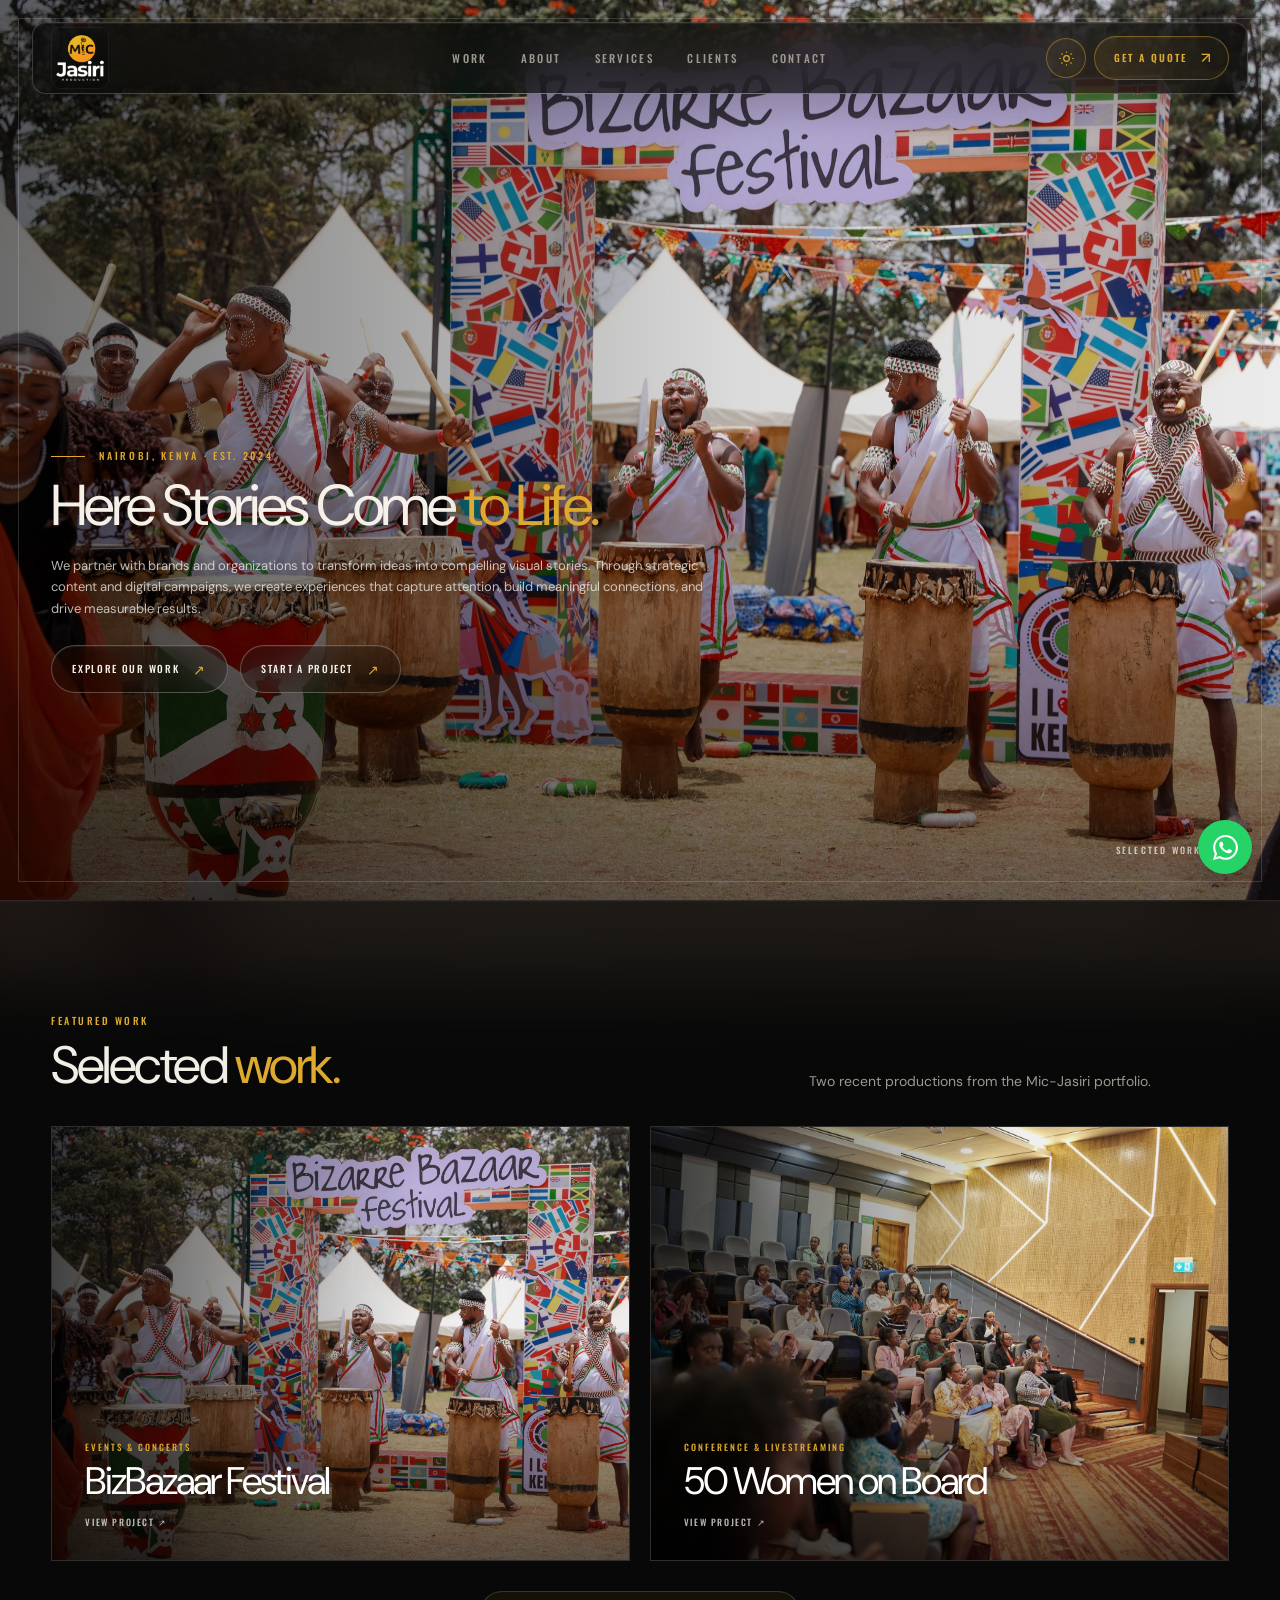
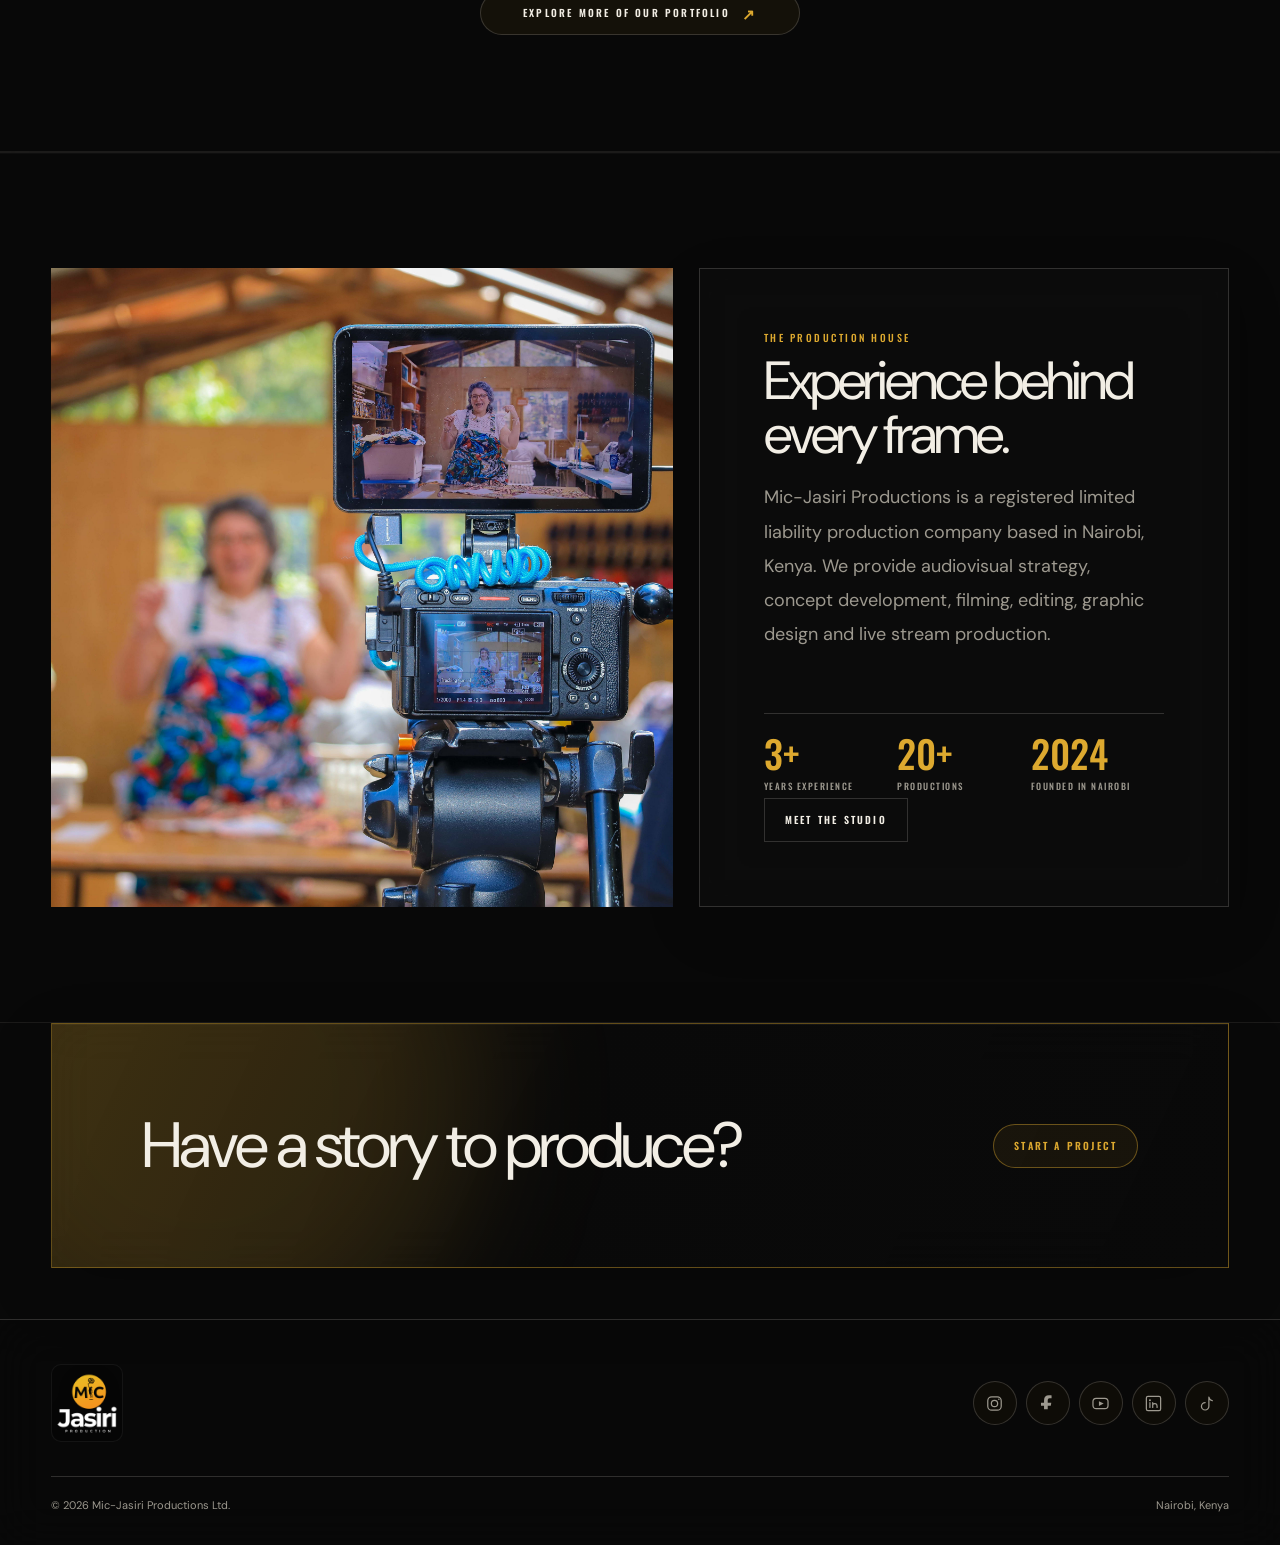
==== commit 38bf8bb3: "content: update homepage studio image" ====
--- a/index.html
+++ b/index.html
@@ -4,7 +4,7 @@
 <nav class="mobile-panel" id="mobilePanel" data-mobile-panel aria-label="Mobile navigation" aria-hidden="true"><a href="index.html" aria-current="page">Home</a><a href="work.html">Work</a><a href="about.html">About</a><a href="services.html">Services</a><a href="clients.html">Clients</a><a href="contact.html">Contact</a></nav>
 <main class="page" id="main"><section class="hero home-hero"><div class="hero-media"><video autoplay muted loop playsinline poster="assets/work/2N0A0928.jpg"><source src="FINAL_SHORTER_VERSION_.mp4" type="video/mp4"></video></div><div class="hero-content home-hero-copy reveal"><div class="eyebrow">Nairobi, Kenya · Est. 2024</div><h1>Here Stories Come <em>to Life.</em></h1><p class="home-hero-summary">We partner with brands and organizations to transform ideas into compelling visual stories. Through strategic content and digital campaigns, we create experiences that capture attention, build meaningful connections, and drive measurable results.</p><div class="hero-actions"><a class="home-glass-action" href="work.html">Explore our work <span>↗</span></a><a class="home-glass-action" href="contact.html">Start a project <span>↗</span></a></div></div><div class="hero-cue">Selected work <span>↓</span></div></section>
 <section class="section home-work"><div class="home-section-heading reveal"><div><div class="kicker">Featured work</div><h2>Selected <em>work.</em></h2></div><p>Two recent productions from the Mic-Jasiri portfolio.</p></div><div class="home-feature-grid reveal"><a class="home-feature-card" href="project-bizbazaar.html"><img src="assets/work/2N0A0928.jpg" alt="Traditional drummers performing at BizBazaar Festival" loading="lazy"><span class="home-feature-copy"><span>Events &amp; concerts</span><strong>BizBazaar Festival</strong><small>View project ↗</small></span></a><a class="home-feature-card" href="project-women-on-board.html"><img src="assets/work/conference-audience.jpg" alt="Audience at the 50 Women on Board conference" loading="lazy"><span class="home-feature-copy"><span>Conference &amp; livestreaming</span><strong>50 Women on Board</strong><small>View project ↗</small></span></a></div><div class="home-portfolio-action reveal"><a class="button ghost" href="work.html">Explore more of our portfolio <span>↗</span></a></div></section>
-<section class="section home-studio"><div class="intro-grid"><div class="intro-image reveal"><img src="assets/work/shell-field-production.jpg" alt="Mic-Jasiri crew working on location" loading="lazy"></div><div class="intro-copy reveal"><div><div class="kicker">The production house</div><h2>Experience behind every frame.</h2><p>Mic-Jasiri Productions is a registered limited liability production company based in Nairobi, Kenya. We provide audiovisual strategy, concept development, filming, editing, graphic design and live stream production.</p></div><div class="stats"><div class="stat"><strong>3+</strong><span>Years experience</span></div><div class="stat"><strong>20+</strong><span>Productions</span></div><div class="stat"><strong>2024</strong><span>Founded in Nairobi</span></div></div><div><a class="button ghost" href="about.html">Meet the studio</a></div></div></div></section>
+<section class="section home-studio"><div class="intro-grid"><div class="intro-image reveal"><img src="5Y5A9016.jpg" alt="Mic-Jasiri filming a creative production" loading="lazy"></div><div class="intro-copy reveal"><div><div class="kicker">The production house</div><h2>Experience behind every frame.</h2><p>Mic-Jasiri Productions is a registered limited liability production company based in Nairobi, Kenya. We provide audiovisual strategy, concept development, filming, editing, graphic design and live stream production.</p></div><div class="stats"><div class="stat"><strong>3+</strong><span>Years experience</span></div><div class="stat"><strong>20+</strong><span>Productions</span></div><div class="stat"><strong>2024</strong><span>Founded in Nairobi</span></div></div><div><a class="button ghost" href="about.html">Meet the studio</a></div></div></div></section>
 <section class="cta-panel reveal"><h2>Have a story to produce?</h2><a class="button" href="contact.html">Start a project</a></section></main>
 <footer class="footer"><div class="footer-top"><a class="footer-brand" href="index.html"><span class="footer-brand-mark" aria-hidden="true"><img class="brand-logo" src="mic-jasiri-logo-white.png" alt=""></span></a><div class="socials social-icons" aria-label="Social media"><a href="https://www.instagram.com/mic_jasiri?igsh=bXJtYTFuajl4eHQ2&amp;utm_source=qr" target="_blank" rel="noopener" aria-label="Instagram"><svg viewBox="0 0 24 24" aria-hidden="true"><rect x="3.5" y="3.5" width="17" height="17" rx="5"/><circle cx="12" cy="12" r="4"/><circle class="social-dot" cx="17.5" cy="6.7" r="1"/></svg></a><a href="https://www.facebook.com/share/1CodxeUPYJ/?mibextid=wwXIfr" target="_blank" rel="noopener" aria-label="Facebook"><svg viewBox="0 0 24 24" aria-hidden="true"><path class="social-fill" d="M14.2 8.2h3V4.4c-.5-.1-2.2-.2-4.1-.2-4 0-6.7 2.4-6.7 6.9V15H2v4.3h4.4V24h5.3v-4.7h4.4l.7-4.3h-5.1v-3.5c0-1.3.4-3.3 2.5-3.3Z" transform="translate(2 -2) scale(.88)"/></svg></a><a href="https://www.youtube.com/@MICJASIRI" target="_blank" rel="noopener" aria-label="YouTube"><svg viewBox="0 0 24 24" aria-hidden="true"><rect x="2.5" y="5.5" width="19" height="13" rx="4"/><path class="social-fill" d="m10 9 6 3-6 3Z"/></svg></a><a href="https://www.linkedin.com/company/mic-jasiri/" target="_blank" rel="noopener" aria-label="LinkedIn"><svg viewBox="0 0 24 24" aria-hidden="true"><rect x="3" y="3" width="18" height="18" rx="2"/><circle class="social-fill" cx="7.5" cy="8" r="1.3"/><path d="M7.5 11v6M11 17v-6m0 2.6c.8-1.8 5.5-2.2 5.5 1.5V17"/></svg></a><a href="https://www.tiktok.com/@mic.jasiri.produc?_r=1&amp;_t=ZS-95igLde9VGX" target="_blank" rel="noopener" aria-label="TikTok"><svg viewBox="0 0 24 24" aria-hidden="true"><path d="M15 4v11.5a4.7 4.7 0 1 1-4.7-4.7M15 4c.4 2.5 1.8 4 4.5 4.5"/></svg></a></div></div><div class="footer-bottom"><span>© 2026 Mic-Jasiri Productions Ltd.</span><span>Nairobi, Kenya</span></div></footer>
 <a class="whatsapp" href="https://wa.me/254721561704?text=Hi%20Mic-Jasiri%20Productions%2C%20I%27d%20like%20to%20enquire%20about%20your%20services." target="_blank" rel="noopener" aria-label="Chat on WhatsApp"><svg viewBox="0 0 24 24" aria-hidden="true"><path d="M17.47 14.38c-.3-.15-1.76-.87-2.03-.97-.27-.1-.47-.15-.67.15-.2.3-.77.97-.94 1.16-.17.2-.35.22-.64.08-.3-.15-1.26-.46-2.39-1.48-.88-.79-1.48-1.76-1.65-2.06-.17-.3-.02-.46.13-.61.13-.13.3-.35.45-.52.15-.17.2-.3.3-.5.1-.2.05-.37-.03-.52-.07-.15-.67-1.61-.92-2.21-.24-.58-.49-.5-.67-.51h-.57c-.2 0-.52.07-.79.37-.27.3-1.04 1.02-1.04 2.48s1.07 2.88 1.21 3.07c.15.2 2.1 3.2 5.08 4.49.71.31 1.26.49 1.69.63.71.23 1.36.2 1.87.12.57-.09 1.76-.72 2.01-1.41.25-.69.25-1.29.17-1.41-.07-.12-.27-.2-.57-.35M12.05 21.79h-.01a9.87 9.87 0 0 1-5.03-1.38l-.36-.21-3.74.98 1-3.65-.24-.37a9.86 9.86 0 0 1-1.51-5.26c0-5.45 4.44-9.88 9.89-9.88 2.64 0 5.12 1.03 6.99 2.9a9.83 9.83 0 0 1 2.89 6.99c0 5.45-4.44 9.88-9.88 9.88M20.46 3.49A11.82 11.82 0 0 0 12.05 0C5.5 0 .16 5.34.16 11.89c0 2.1.55 4.14 1.59 5.95L.06 24l6.3-1.65a11.88 11.88 0 0 0 5.68 1.45h.01c6.55 0 11.89-5.34 11.89-11.89 0-3.18-1.23-6.16-3.48-8.42z"/></svg></a><script src="assets/js/site.js"></script></body></html>
--- a/assets/css/site.css
+++ b/assets/css/site.css
@@ -77,10 +77,13 @@
 /* Interactive service stories */
 .service-visual-card{appearance:none;width:100%;padding:0;text-align:left;font:inherit;cursor:pointer}.service-visual-card:focus-visible{outline:2px solid var(--yellow);outline-offset:4px}.service-visual-copy{transition:transform .45s cubic-bezier(.2,.8,.2,1)}.service-card-hover{display:grid;gap:16px;max-height:0;opacity:0;overflow:hidden;transform:translateY(14px);transition:max-height .55s cubic-bezier(.2,.8,.2,1),opacity .35s,transform .45s}.service-card-tabs{display:flex;flex-wrap:wrap;gap:7px}.service-card-tabs span{padding:8px 10px;border:1px solid rgba(255,255,255,.26);border-radius:999px;background:rgba(10,10,10,.22);color:rgba(255,255,255,.88);font:500 8px/1 var(--cond);letter-spacing:1.1px;text-transform:uppercase;backdrop-filter:blur(8px);-webkit-backdrop-filter:blur(8px)}.service-card-hover strong{display:flex;justify-content:space-between;align-items:center;padding-top:14px;border-top:1px solid rgba(255,255,255,.24);color:#fff;font:500 9px/1 var(--cond);letter-spacing:1.7px;text-transform:uppercase}.service-card-hover b{color:var(--yellow);font:400 19px/1 var(--sans)}.service-visual-card:hover .service-card-hover,.service-visual-card:focus-visible .service-card-hover{max-height:120px;opacity:1;transform:none}.service-visual-card:hover .service-visual-copy,.service-visual-card:focus-visible .service-visual-copy{transform:translateY(-5px)}.service-photo-preview{position:absolute;inset:0;display:grid;grid-template-columns:1.2fr .8fr .8fr;gap:3px;background:#111}.service-photography .service-photo-preview img{position:relative;inset:auto;width:100%;height:100%;min-width:0;object-fit:cover;object-position:center}.service-photography .service-photo-preview img:nth-child(2){object-position:center 48%}.service-photography .service-photo-preview img:nth-child(3){object-position:center}
 
-.service-modal{width:min(1180px,calc(100% - 36px));max-height:calc(100svh - 36px);padding:0;border:1px solid color-mix(in srgb,var(--line-strong) 76%,transparent);border-radius:22px;background:color-mix(in srgb,var(--surface) 93%,transparent);color:var(--text);box-shadow:0 36px 110px rgba(0,0,0,.62);overflow:hidden}.service-modal::backdrop{background:rgba(4,4,4,.76);backdrop-filter:blur(14px);-webkit-backdrop-filter:blur(14px)}.service-modal[open]{animation:service-modal-in .38s cubic-bezier(.2,.8,.2,1)}@keyframes service-modal-in{from{opacity:0;transform:translateY(22px) scale(.985)}to{opacity:1;transform:none}}.service-modal-shell{position:relative;max-height:calc(100svh - 36px);overflow-y:auto;overscroll-behavior:contain;scrollbar-color:var(--yellow) transparent}.service-modal-close{position:sticky;z-index:8;top:16px;float:right;margin:16px 16px -60px 0;width:44px;height:44px;border:1px solid rgba(255,255,255,.25);border-radius:50%;background:rgba(8,8,8,.64);color:#fff;font:300 28px/1 var(--sans);cursor:pointer;backdrop-filter:blur(10px);-webkit-backdrop-filter:blur(10px)}.service-modal-hero{position:relative;min-height:460px;display:flex;align-items:flex-end;overflow:hidden;color:#fff;background:#111}.service-modal-hero:after{content:"";position:absolute;inset:0;background:linear-gradient(0deg,rgba(4,4,4,.92),rgba(4,4,4,.05) 75%),linear-gradient(90deg,rgba(4,4,4,.45),transparent 68%)}.service-modal-hero>img{position:absolute;inset:0;width:100%;height:100%;object-fit:cover}.service-modal-heading{position:relative;z-index:2;width:min(760px,calc(100% - 54px));padding:48px clamp(26px,5vw,66px)}.service-modal-heading>span{display:block;margin-bottom:18px;color:var(--yellow);font:500 10px/1 var(--cond);letter-spacing:2px}.service-modal-heading h2{margin:12px 0 14px;font:400 clamp(46px,7vw,82px)/.94 var(--sans);letter-spacing:-4px}.service-modal-heading p{max-width:620px;margin:0;color:rgba(255,255,255,.76);font-size:14px;line-height:1.7}.service-modal-content{padding:clamp(34px,5vw,70px)}.service-modal-intro{display:grid;grid-template-columns:minmax(240px,.7fr) minmax(0,1.3fr);gap:clamp(36px,7vw,100px);padding-bottom:52px;border-bottom:1px solid var(--line)}.service-modal-intro h3{margin:12px 0 0;font:400 clamp(34px,4vw,56px)/1.03 var(--sans);letter-spacing:-2.4px}.service-modal-intro p{margin:0;color:var(--muted);font-size:14px;line-height:1.8}.service-modal-tags{display:flex;flex-wrap:wrap;gap:8px;margin-top:24px}.service-modal-tags span{padding:10px 12px;border:1px solid var(--line);border-radius:999px;color:var(--text);font:500 8px/1 var(--cond);letter-spacing:1.2px;text-transform:uppercase}.service-modal-collections{display:grid;gap:58px;padding:54px 0}.service-detail-block{display:grid;gap:22px}.service-detail-head{display:grid;grid-template-columns:54px minmax(0,1fr) minmax(240px,.85fr);gap:18px;align-items:start}.service-detail-index{color:var(--yellow);font:500 10px/1 var(--cond);letter-spacing:2px}.service-detail-head h3{margin:0;font:400 clamp(28px,3.5vw,44px)/1 var(--sans);letter-spacing:-1.7px}.service-detail-head p{margin:0;color:var(--muted);font-size:13px;line-height:1.7}.service-detail-gallery{display:grid;grid-template-columns:repeat(4,minmax(0,1fr));gap:10px}.service-detail-gallery figure{position:relative;margin:0;aspect-ratio:4/3;overflow:hidden;background:var(--surface-2)}.service-detail-gallery figure:nth-child(2n){aspect-ratio:3/4}.service-detail-gallery img{width:100%;height:100%;object-fit:cover;transition:transform .6s cubic-bezier(.2,.7,.2,1)}.service-detail-gallery figure:hover img{transform:scale(1.035)}.service-modal-cta{margin-top:8px}.service-modal-open{overflow:hidden}html[data-theme="light"] .service-modal{background:rgba(244,240,232,.96)}
+.service-modal{width:min(1180px,calc(100% - 36px));max-height:calc(100svh - 36px);padding:0;border:1px solid color-mix(in srgb,var(--line-strong) 76%,transparent);border-radius:22px;background:color-mix(in srgb,var(--surface) 93%,transparent);color:var(--text);box-shadow:0 36px 110px rgba(0,0,0,.62);overflow:hidden}.service-modal::backdrop{background:rgba(4,4,4,.76);backdrop-filter:blur(14px);-webkit-backdrop-filter:blur(14px)}.service-modal[open]{animation:service-modal-in .38s cubic-bezier(.2,.8,.2,1)}@keyframes service-modal-in{from{opacity:0;transform:translateY(22px) scale(.985)}to{opacity:1;transform:none}}.service-modal-shell{position:relative;max-height:calc(100svh - 36px);overflow-y:auto;overscroll-behavior:contain;scrollbar-color:var(--yellow) transparent}.service-modal-close{position:sticky;z-index:8;top:16px;float:right;margin:16px 16px -60px 0;width:44px;height:44px;border:1px solid rgba(255,255,255,.25);border-radius:50%;background:rgba(8,8,8,.64);color:#fff;font:300 28px/1 var(--sans);cursor:pointer;backdrop-filter:blur(10px);-webkit-backdrop-filter:blur(10px)}.service-modal-hero{position:relative;min-height:460px;display:flex;align-items:flex-end;overflow:hidden;color:#fff;background:#111}.service-modal-hero:after{content:"";position:absolute;inset:0;background:linear-gradient(0deg,rgba(4,4,4,.92),rgba(4,4,4,.05) 75%),linear-gradient(90deg,rgba(4,4,4,.45),transparent 68%)}.service-modal-hero>img{position:absolute;inset:0;width:100%;height:100%;object-fit:cover}.service-modal-heading{position:relative;z-index:2;width:min(760px,calc(100% - 54px));padding:48px clamp(26px,5vw,66px)}.service-modal-heading>span{display:block;margin-bottom:18px;color:var(--yellow);font:500 10px/1 var(--cond);letter-spacing:2px}.service-modal-heading h2{margin:12px 0 14px;font:400 clamp(46px,7vw,82px)/.94 var(--sans);letter-spacing:-4px}.service-modal-heading p{max-width:620px;margin:0;color:rgba(255,255,255,.76);font-size:14px;line-height:1.7}.service-modal-content{padding:clamp(34px,5vw,70px)}.service-modal-intro{display:grid;grid-template-columns:minmax(240px,.7fr) minmax(0,1.3fr);gap:clamp(36px,7vw,100px);padding-bottom:52px;border-bottom:1px solid var(--line)}.service-modal-intro h3{margin:12px 0 0;font:400 clamp(34px,4vw,56px)/1.03 var(--sans);letter-spacing:-2.4px}.service-modal-intro p{margin:0;color:var(--muted);font-size:14px;line-height:1.8}.service-modal-tags{display:flex;flex-wrap:wrap;gap:8px;margin-top:24px}.service-modal-tags span{padding:10px 12px;border:1px solid var(--line);border-radius:999px;color:var(--text);font:500 8px/1 var(--cond);letter-spacing:1.2px;text-transform:uppercase}.service-modal-collections{display:grid;gap:58px;padding:54px 0}.service-detail-block{display:grid;gap:22px}.service-detail-head{display:grid;grid-template-columns:54px minmax(0,1fr) minmax(240px,.85fr);gap:18px;align-items:start}.service-detail-index{color:var(--yellow);font:500 10px/1 var(--cond);letter-spacing:2px}.service-detail-head h3{margin:0;font:400 clamp(28px,3.5vw,44px)/1 var(--sans);letter-spacing:-1.7px}.service-detail-head p{margin:0;color:var(--muted);font-size:13px;line-height:1.7}.service-detail-gallery{display:grid;grid-template-columns:repeat(4,minmax(0,1fr));gap:10px}.service-detail-gallery figure{position:relative;margin:0;aspect-ratio:4/3;overflow:hidden;background:var(--surface-2)}.service-detail-gallery img{width:100%;height:100%;object-fit:cover;transition:transform .6s cubic-bezier(.2,.7,.2,1)}.service-detail-gallery figure:hover img{transform:scale(1.035)}.service-modal-cta{margin-top:8px}.service-modal-open{overflow:hidden}html[data-theme="light"] .service-modal{background:rgba(244,240,232,.96)}
 
 @media(max-width:800px){.service-modal-intro{grid-template-columns:1fr;gap:20px}.service-detail-head{grid-template-columns:38px 1fr}.service-detail-head p{grid-column:2}.service-detail-gallery{grid-template-columns:repeat(2,minmax(0,1fr))}}
 @media(max-width:720px){.service-card-hover{max-height:120px;opacity:1;transform:none}.service-card-tabs{gap:5px}.service-card-tabs span{padding:7px 8px}.service-photo-preview{grid-template-columns:1fr 1fr}.service-photo-preview img:first-child{grid-row:span 2}.service-modal{width:calc(100% - 16px);max-height:calc(100svh - 16px);border-radius:15px}.service-modal-shell{max-height:calc(100svh - 16px)}.service-modal-close{top:10px;margin:10px 10px -54px 0}.service-modal-hero{min-height:430px}.service-modal-heading{width:calc(100% - 34px);padding:34px 20px}.service-modal-heading h2{font-size:46px;letter-spacing:-2.6px}.service-modal-content{padding:34px 20px}.service-modal-collections{gap:42px;padding:40px 0}.service-detail-gallery{gap:7px}.service-detail-gallery figure{aspect-ratio:1}.service-detail-gallery figure:nth-child(2n){aspect-ratio:1}.service-modal-cta{width:100%}}
+
+.service-gallery-item{cursor:zoom-in}.service-gallery-item:after{content:'+';position:absolute;z-index:2;right:10px;bottom:10px;width:34px;height:34px;display:grid;place-items:center;border:1px solid rgba(255,255,255,.3);border-radius:50%;background:rgba(8,8,8,.56);color:#fff;font:300 20px/1 var(--sans);opacity:0;transform:translateY(5px);transition:opacity .25s,transform .3s;backdrop-filter:blur(8px);-webkit-backdrop-filter:blur(8px)}.service-gallery-item:hover:after,.service-gallery-item:focus-visible:after{opacity:1;transform:none}.service-gallery-item:focus-visible{outline:2px solid var(--yellow);outline-offset:3px}.service-lightbox{position:fixed;z-index:30;inset:0;display:grid;place-items:center;padding:clamp(14px,3vw,42px);background:rgba(3,3,3,.88);backdrop-filter:blur(18px);-webkit-backdrop-filter:blur(18px);animation:service-lightbox-in .28s ease}.service-lightbox[hidden]{display:none}@keyframes service-lightbox-in{from{opacity:0}to{opacity:1}}.service-lightbox-frame{width:min(1240px,100%);height:min(820px,calc(100svh - 84px));display:grid;grid-template-rows:minmax(0,1fr) auto;overflow:hidden;border:1px solid rgba(221,169,47,.4);border-radius:16px;background:#090909;box-shadow:0 28px 90px rgba(0,0,0,.65)}.service-lightbox-frame img{width:100%;height:100%;min-height:0;object-fit:contain;background:#050505}.service-lightbox-frame p{margin:0;padding:14px 18px;color:rgba(255,255,255,.72);font:500 9px/1.35 var(--cond);letter-spacing:1.3px;text-transform:uppercase}.service-lightbox-close{position:fixed;z-index:2;top:clamp(18px,3vw,38px);right:clamp(18px,3vw,38px);width:46px;height:46px;border:1px solid rgba(255,255,255,.3);border-radius:50%;background:rgba(8,8,8,.7);color:#fff;font:300 28px/1 var(--sans);cursor:pointer;backdrop-filter:blur(10px);-webkit-backdrop-filter:blur(10px)}.service-modal.lightbox-open .service-modal-close{visibility:hidden}
+@media(max-width:720px){.service-gallery-item:after{width:30px;height:30px;opacity:1}.service-lightbox{padding:8px}.service-lightbox-frame{height:calc(100svh - 16px);border-radius:12px}.service-lightbox-frame p{padding:12px 14px}.service-lightbox-close{top:18px;right:18px;width:42px;height:42px}}
 
 /* Client reviews */
 .client-review-heading{align-items:end}.review-summary{justify-self:end;display:flex;align-items:center;gap:16px;padding:14px 18px;border:1px solid var(--line);border-radius:999px;background:color-mix(in srgb,var(--surface) 78%,transparent);backdrop-filter:blur(16px);-webkit-backdrop-filter:blur(16px)}.review-summary>strong{font:400 32px/1 var(--sans);letter-spacing:-1.4px}.review-summary>span{display:grid;gap:5px}.review-summary small{color:var(--muted);font:500 8px/1 var(--cond);letter-spacing:1.2px;text-transform:uppercase}.review-stars{color:var(--yellow);font:500 14px/1 var(--sans);letter-spacing:3px}.client-review-grid{gap:14px}.client-review-card{position:relative;min-height:450px;padding:clamp(28px,3vw,42px);border-radius:18px;background:color-mix(in srgb,var(--surface) 88%,transparent);border:1px solid var(--line);box-shadow:0 22px 64px rgba(0,0,0,.16);overflow:hidden;transition:transform .45s cubic-bezier(.2,.8,.2,1),border-color .35s,box-shadow .45s;backdrop-filter:blur(20px);-webkit-backdrop-filter:blur(20px)}.client-review-card:before{content:"";position:absolute;inset:0 0 auto;height:2px;background:linear-gradient(90deg,var(--yellow),transparent);opacity:.7}.client-review-card:hover{transform:translateY(-7px);border-color:color-mix(in srgb,var(--yellow) 40%,var(--line));box-shadow:0 30px 80px rgba(0,0,0,.24)}.client-review-top{display:flex;justify-content:space-between;align-items:start}.review-quote{color:color-mix(in srgb,var(--yellow) 70%,transparent);font:400 58px/.7 var(--serif)}.client-review-card blockquote{margin:38px 0 46px;color:var(--text);font:400 clamp(19px,1.7vw,25px)/1.55 var(--serif)}.client-review-card footer{display:flex;align-items:center;gap:14px;padding-top:20px;border-top:1px solid var(--line)}.review-logo-stage{width:62px;height:62px;flex:0 0 62px;display:grid;place-items:center;padding:7px;border:1px solid var(--line);border-radius:50%;background:#f5f1e9;overflow:hidden}.review-logo-stage img{width:100%;height:100%;object-fit:contain}.review-logo-dark{background:#0d0d0d}.review-client{display:grid;gap:6px;min-width:0}.client-review-card footer .review-client strong{color:var(--text);font:500 11px/1.2 var(--cond);letter-spacing:1.3px;text-transform:uppercase}.client-review-card footer .review-client small{color:var(--muted);font-size:11px}.client-reviews-section.image-atmosphere:after{background:linear-gradient(90deg,rgba(9,9,9,.86),rgba(9,9,9,.68),rgba(9,9,9,.86))}html[data-theme="light"] .client-reviews-section.image-atmosphere:after{background:linear-gradient(90deg,rgba(239,234,224,.9),rgba(239,234,224,.72),rgba(239,234,224,.9))}html[data-theme="light"] .client-review-card{background:rgba(251,248,242,.86);box-shadow:0 22px 58px rgba(54,42,23,.1)}
@@ -98,3 +101,7 @@
 .contact-copy h2 em{color:var(--yellow);font-style:normal}.contact-form .form-status{max-width:520px;margin:0 0 18px}.whatsapp-submit{min-height:54px;gap:12px;padding:0 18px 0 10px;border-radius:999px!important}.whatsapp-submit-icon{width:34px;height:34px;display:grid;place-items:center;border-radius:50%;background:#128c4a;color:#fff;box-shadow:inset 0 1px rgba(255,255,255,.22)}.whatsapp-submit-icon svg{width:18px;height:18px;fill:currentColor}.whatsapp-submit b{margin-left:5px;font:500 15px/1 var(--sans);letter-spacing:0}.whatsapp-submit:hover .whatsapp-submit-icon{background:#0d7a3f}@media(max-width:520px){.whatsapp-submit{width:100%;font-size:9px;letter-spacing:1.6px}}
 .partners-section{position:relative}.partner-logo-grid{gap:clamp(10px,1.2vw,16px);border:0}.partner-logo-card{position:relative;min-height:320px;padding:18px;display:flex;flex-direction:column;justify-content:space-between;place-content:unset;text-align:left;border:1px solid var(--line);overflow:hidden;background:color-mix(in srgb,var(--surface-2) 72%,transparent);transition:transform .35s,border-color .35s,box-shadow .35s}.partner-logo-card:after{content:"";position:absolute;inset:auto -25% -55% 35%;height:70%;background:rgba(221,169,47,.1);filter:blur(46px);pointer-events:none}.partner-logo-card:hover{transform:translateY(-5px);border-color:rgba(221,169,47,.46);box-shadow:0 22px 55px rgba(0,0,0,.16)}.partner-index{position:absolute;z-index:2;top:28px;left:28px;color:var(--yellow)!important;font:500 8px/1 var(--cond)!important;letter-spacing:1.7px!important}.partner-logo-stage{height:190px;display:grid;place-items:center;padding:25px;border-radius:14px;background:#fff;box-shadow:inset 0 0 0 1px rgba(12,12,12,.06),0 14px 36px rgba(0,0,0,.1);overflow:hidden}.partner-logo-stage img{width:auto;height:auto;max-width:82%;max-height:110px;object-fit:contain;filter:none;transition:transform .45s}.partner-logo-stage .partner-logo-biz{max-height:142px}.partner-logo-stage .partner-logo-manama{max-height:124px}.partner-logo-stage .partner-logo-wob{max-width:90%;max-height:105px}.partner-logo-stage-dark{background:#183826}.partner-logo-card:hover .partner-logo-stage img{transform:scale(1.035)}.partner-meta{position:relative;z-index:2;display:grid;padding:20px 9px 8px}.partner-meta strong{font:500 18px/1 var(--cond);letter-spacing:1.4px;text-transform:uppercase}.partner-meta span{margin-top:9px;color:var(--muted);font:500 8px/1 var(--cond);letter-spacing:1.6px;text-transform:uppercase}html[data-theme="light"] .partner-logo-card{background:rgba(255,255,255,.26);box-shadow:0 14px 36px rgba(65,48,22,.06)}
 @media(max-width:900px){.partner-logo-grid{grid-template-columns:1fr}.partner-logo-card{min-height:270px}.partner-logo-stage{height:170px}}
+
+/* Interactive portfolio previews across every work category. */
+.portfolio-shot.portfolio-story{appearance:none;cursor:pointer}.portfolio-shot.portfolio-story:focus-visible,.portfolio-feature.portfolio-story:focus-visible{outline:2px solid var(--yellow);outline-offset:4px}.portfolio-shot.portfolio-story figcaption{z-index:4;transition:opacity .28s ease,transform .38s ease}.portfolio-shot.portfolio-story:hover figcaption,.portfolio-shot.portfolio-story:focus-visible figcaption{opacity:0;transform:translateY(8px)}.portfolio-shot.portfolio-story .portfolio-story-preview{z-index:5}.portfolio-feature.portfolio-story{position:relative;width:100%;padding:0;overflow:hidden;text-align:left;font:inherit;color:var(--text);cursor:pointer}.portfolio-feature.portfolio-story .portfolio-story-preview{z-index:7}.portfolio-feature-image{overflow:hidden}.portfolio-feature-image img{transition:transform .7s cubic-bezier(.2,.7,.2,1),filter .4s}.portfolio-feature.portfolio-story:hover .portfolio-feature-image img,.portfolio-feature.portfolio-story:focus-visible .portfolio-feature-image img{transform:scale(1.025);filter:saturate(1.05)}.portfolio-feature-copy{transition:opacity .28s ease,transform .38s ease}.portfolio-feature.portfolio-story:hover .portfolio-feature-copy,.portfolio-feature.portfolio-story:focus-visible .portfolio-feature-copy{opacity:0;transform:translateY(8px)}
+@media(max-width:720px){.portfolio-feature.portfolio-story:hover .portfolio-feature-copy,.portfolio-feature.portfolio-story:focus-visible .portfolio-feature-copy{opacity:1;transform:none}}
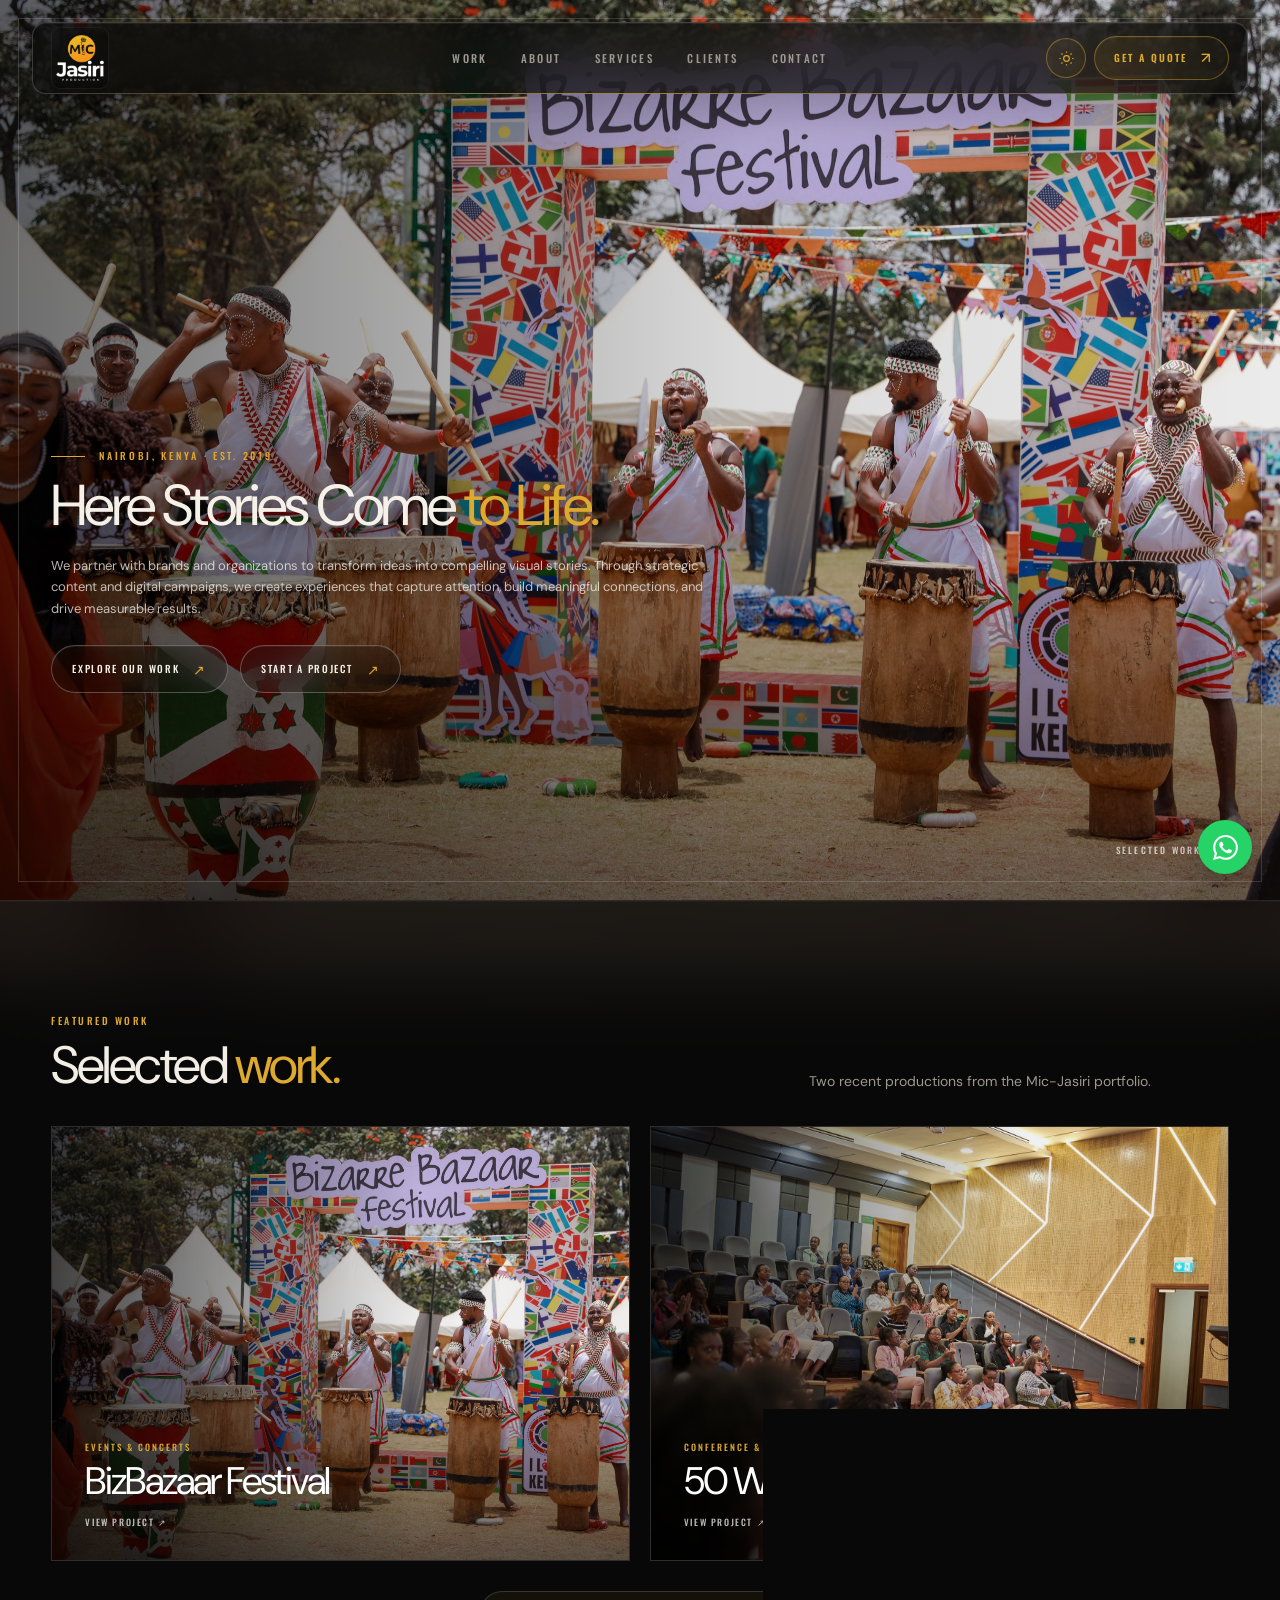
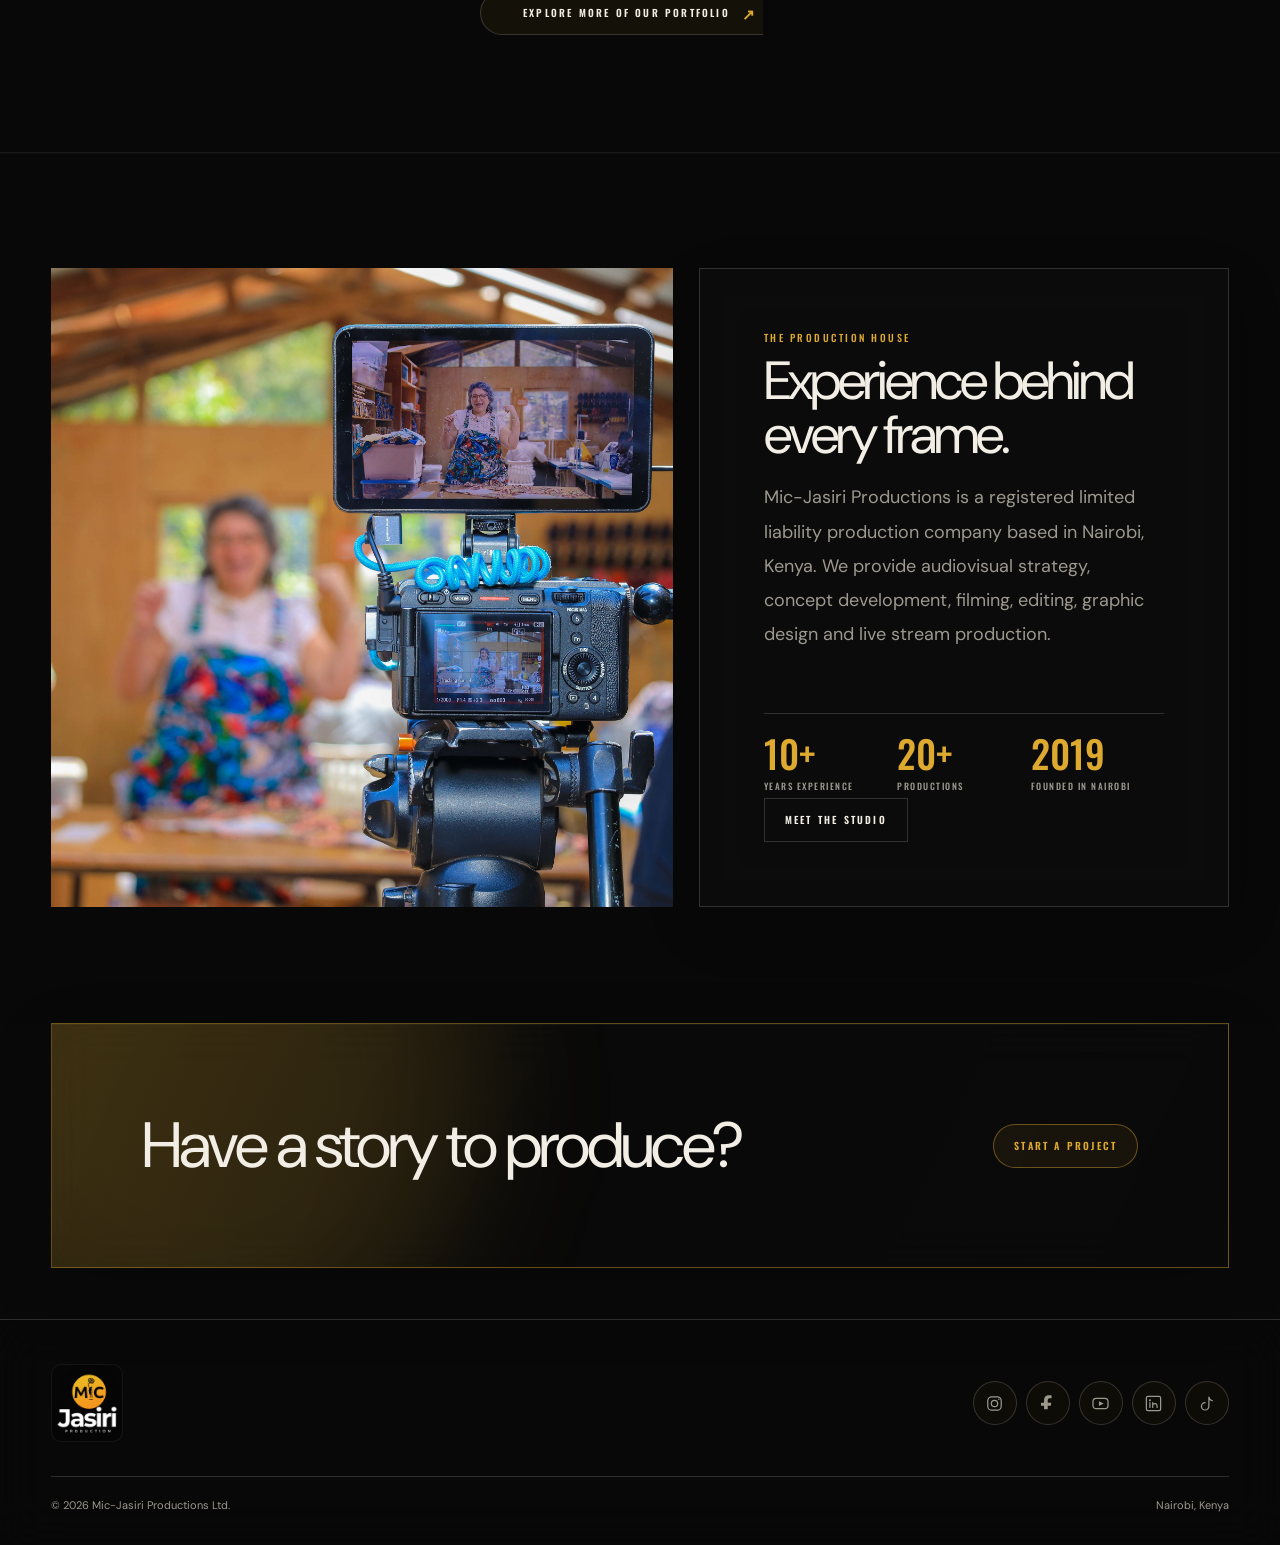
==== commit 329e0908: "feat: highlight key achievement projects, update founder stats and career timeline" ====
--- a/index.html
+++ b/index.html
@@ -2,9 +2,9 @@
 <a class="skip" href="#main">Skip to content</a><div class="site-frame" aria-hidden="true"></div><div class="page-wipe" aria-hidden="true"></div>
 <header class="site-nav"><a class="brand" href="index.html" aria-label="Mic-Jasiri Productions home"><span class="brand-mark" aria-hidden="true"><img class="brand-logo" src="mic-jasiri-logo-white.png" alt=""></span></a><nav class="desktop-nav" aria-label="Primary navigation"><a href="work.html">Work</a><a href="about.html">About</a><a href="services.html">Services</a><a href="clients.html">Clients</a><a href="contact.html">Contact</a></nav><div class="nav-actions"><button class="icon-button" type="button" data-theme-toggle aria-label="Switch to light mode" aria-pressed="false"><svg class="sun" viewBox="0 0 24 24" aria-hidden="true"><circle cx="12" cy="12" r="4"/><path d="M12 2v2M12 20v2M4.9 4.9l1.4 1.4M17.7 17.7l1.4 1.4M2 12h2M20 12h2M4.9 19.1l1.4-1.4M17.7 6.3l1.4-1.4"/></svg><svg class="moon" viewBox="0 0 24 24" aria-hidden="true"><path d="M20.5 14.2A8.5 8.5 0 0 1 9.8 3.5a8.5 8.5 0 1 0 10.7 10.7Z"/></svg></button><a class="quote-button" href="contact.html">Get a quote</a><button class="menu-button" type="button" data-menu-toggle aria-label="Open navigation menu" aria-expanded="false" aria-controls="mobilePanel"><span></span><span></span><span></span></button></div></header>
 <nav class="mobile-panel" id="mobilePanel" data-mobile-panel aria-label="Mobile navigation" aria-hidden="true"><a href="index.html" aria-current="page">Home</a><a href="work.html">Work</a><a href="about.html">About</a><a href="services.html">Services</a><a href="clients.html">Clients</a><a href="contact.html">Contact</a></nav>
-<main class="page" id="main"><section class="hero home-hero"><div class="hero-media"><video autoplay muted loop playsinline poster="assets/work/2N0A0928.jpg"><source src="FINAL_SHORTER_VERSION_.mp4" type="video/mp4"></video></div><div class="hero-content home-hero-copy reveal"><div class="eyebrow">Nairobi, Kenya · Est. 2024</div><h1>Here Stories Come <em>to Life.</em></h1><p class="home-hero-summary">We partner with brands and organizations to transform ideas into compelling visual stories. Through strategic content and digital campaigns, we create experiences that capture attention, build meaningful connections, and drive measurable results.</p><div class="hero-actions"><a class="home-glass-action" href="work.html">Explore our work <span>↗</span></a><a class="home-glass-action" href="contact.html">Start a project <span>↗</span></a></div></div><div class="hero-cue">Selected work <span>↓</span></div></section>
+<main class="page" id="main"><section class="hero home-hero"><div class="hero-media"><video autoplay muted loop playsinline poster="assets/work/2N0A0928.jpg"><source src="FINAL_SHORTER_VERSION_.mp4" type="video/mp4"></video></div><div class="hero-content home-hero-copy reveal"><div class="eyebrow">Nairobi, Kenya · Est. 2019</div><h1>Here Stories Come <em>to Life.</em></h1><p class="home-hero-summary">We partner with brands and organizations to transform ideas into compelling visual stories. Through strategic content and digital campaigns, we create experiences that capture attention, build meaningful connections, and drive measurable results.</p><div class="hero-actions"><a class="home-glass-action" href="work.html">Explore our work <span>↗</span></a><a class="home-glass-action" href="contact.html">Start a project <span>↗</span></a></div></div><div class="hero-cue">Selected work <span>↓</span></div></section>
 <section class="section home-work"><div class="home-section-heading reveal"><div><div class="kicker">Featured work</div><h2>Selected <em>work.</em></h2></div><p>Two recent productions from the Mic-Jasiri portfolio.</p></div><div class="home-feature-grid reveal"><a class="home-feature-card" href="project-bizbazaar.html"><img src="assets/work/2N0A0928.jpg" alt="Traditional drummers performing at BizBazaar Festival" loading="lazy"><span class="home-feature-copy"><span>Events &amp; concerts</span><strong>BizBazaar Festival</strong><small>View project ↗</small></span></a><a class="home-feature-card" href="project-women-on-board.html"><img src="assets/work/conference-audience.jpg" alt="Audience at the 50 Women on Board conference" loading="lazy"><span class="home-feature-copy"><span>Conference &amp; livestreaming</span><strong>50 Women on Board</strong><small>View project ↗</small></span></a></div><div class="home-portfolio-action reveal"><a class="button ghost" href="work.html">Explore more of our portfolio <span>↗</span></a></div></section>
-<section class="section home-studio"><div class="intro-grid"><div class="intro-image reveal"><img src="5Y5A9016.jpg" alt="Mic-Jasiri filming a creative production" loading="lazy"></div><div class="intro-copy reveal"><div><div class="kicker">The production house</div><h2>Experience behind every frame.</h2><p>Mic-Jasiri Productions is a registered limited liability production company based in Nairobi, Kenya. We provide audiovisual strategy, concept development, filming, editing, graphic design and live stream production.</p></div><div class="stats"><div class="stat"><strong>3+</strong><span>Years experience</span></div><div class="stat"><strong>20+</strong><span>Productions</span></div><div class="stat"><strong>2024</strong><span>Founded in Nairobi</span></div></div><div><a class="button ghost" href="about.html">Meet the studio</a></div></div></div></section>
+<section class="section home-studio"><div class="intro-grid"><div class="intro-image reveal"><img src="5Y5A9016.jpg" alt="Mic-Jasiri filming a creative production" loading="lazy"></div><div class="intro-copy reveal"><div><div class="kicker">The production house</div><h2>Experience behind every frame.</h2><p>Mic-Jasiri Productions is a registered limited liability production company based in Nairobi, Kenya. We provide audiovisual strategy, concept development, filming, editing, graphic design and live stream production.</p></div><div class="stats"><div class="stat"><strong>10+</strong><span>Years experience</span></div><div class="stat"><strong>20+</strong><span>Productions</span></div><div class="stat"><strong>2019</strong><span>Founded in Nairobi</span></div></div><div><a class="button ghost" href="about.html">Meet the studio</a></div></div></div></section>
 <section class="cta-panel reveal"><h2>Have a story to produce?</h2><a class="button" href="contact.html">Start a project</a></section></main>
 <footer class="footer"><div class="footer-top"><a class="footer-brand" href="index.html"><span class="footer-brand-mark" aria-hidden="true"><img class="brand-logo" src="mic-jasiri-logo-white.png" alt=""></span></a><div class="socials social-icons" aria-label="Social media"><a href="https://www.instagram.com/mic_jasiri?igsh=bXJtYTFuajl4eHQ2&amp;utm_source=qr" target="_blank" rel="noopener" aria-label="Instagram"><svg viewBox="0 0 24 24" aria-hidden="true"><rect x="3.5" y="3.5" width="17" height="17" rx="5"/><circle cx="12" cy="12" r="4"/><circle class="social-dot" cx="17.5" cy="6.7" r="1"/></svg></a><a href="https://www.facebook.com/share/1CodxeUPYJ/?mibextid=wwXIfr" target="_blank" rel="noopener" aria-label="Facebook"><svg viewBox="0 0 24 24" aria-hidden="true"><path class="social-fill" d="M14.2 8.2h3V4.4c-.5-.1-2.2-.2-4.1-.2-4 0-6.7 2.4-6.7 6.9V15H2v4.3h4.4V24h5.3v-4.7h4.4l.7-4.3h-5.1v-3.5c0-1.3.4-3.3 2.5-3.3Z" transform="translate(2 -2) scale(.88)"/></svg></a><a href="https://www.youtube.com/@MICJASIRI" target="_blank" rel="noopener" aria-label="YouTube"><svg viewBox="0 0 24 24" aria-hidden="true"><rect x="2.5" y="5.5" width="19" height="13" rx="4"/><path class="social-fill" d="m10 9 6 3-6 3Z"/></svg></a><a href="https://www.linkedin.com/company/mic-jasiri/" target="_blank" rel="noopener" aria-label="LinkedIn"><svg viewBox="0 0 24 24" aria-hidden="true"><rect x="3" y="3" width="18" height="18" rx="2"/><circle class="social-fill" cx="7.5" cy="8" r="1.3"/><path d="M7.5 11v6M11 17v-6m0 2.6c.8-1.8 5.5-2.2 5.5 1.5V17"/></svg></a><a href="https://www.tiktok.com/@mic.jasiri.produc?_r=1&amp;_t=ZS-95igLde9VGX" target="_blank" rel="noopener" aria-label="TikTok"><svg viewBox="0 0 24 24" aria-hidden="true"><path d="M15 4v11.5a4.7 4.7 0 1 1-4.7-4.7M15 4c.4 2.5 1.8 4 4.5 4.5"/></svg></a></div></div><div class="footer-bottom"><span>© 2026 Mic-Jasiri Productions Ltd.</span><span>Nairobi, Kenya</span></div></footer>
 <a class="whatsapp" href="https://wa.me/254721561704?text=Hi%20Mic-Jasiri%20Productions%2C%20I%27d%20like%20to%20enquire%20about%20your%20services." target="_blank" rel="noopener" aria-label="Chat on WhatsApp"><svg viewBox="0 0 24 24" aria-hidden="true"><path d="M17.47 14.38c-.3-.15-1.76-.87-2.03-.97-.27-.1-.47-.15-.67.15-.2.3-.77.97-.94 1.16-.17.2-.35.22-.64.08-.3-.15-1.26-.46-2.39-1.48-.88-.79-1.48-1.76-1.65-2.06-.17-.3-.02-.46.13-.61.13-.13.3-.35.45-.52.15-.17.2-.3.3-.5.1-.2.05-.37-.03-.52-.07-.15-.67-1.61-.92-2.21-.24-.58-.49-.5-.67-.51h-.57c-.2 0-.52.07-.79.37-.27.3-1.04 1.02-1.04 2.48s1.07 2.88 1.21 3.07c.15.2 2.1 3.2 5.08 4.49.71.31 1.26.49 1.69.63.71.23 1.36.2 1.87.12.57-.09 1.76-.72 2.01-1.41.25-.69.25-1.29.17-1.41-.07-.12-.27-.2-.57-.35M12.05 21.79h-.01a9.87 9.87 0 0 1-5.03-1.38l-.36-.21-3.74.98 1-3.65-.24-.37a9.86 9.86 0 0 1-1.51-5.26c0-5.45 4.44-9.88 9.89-9.88 2.64 0 5.12 1.03 6.99 2.9a9.83 9.83 0 0 1 2.89 6.99c0 5.45-4.44 9.88-9.88 9.88M20.46 3.49A11.82 11.82 0 0 0 12.05 0C5.5 0 .16 5.34.16 11.89c0 2.1.55 4.14 1.59 5.95L.06 24l6.3-1.65a11.88 11.88 0 0 0 5.68 1.45h.01c6.55 0 11.89-5.34 11.89-11.89 0-3.18-1.23-6.16-3.48-8.42z"/></svg></a><script src="assets/js/site.js"></script></body></html>
--- a/assets/css/site.css
+++ b/assets/css/site.css
@@ -27,6 +27,7 @@
 .work-hero{min-height:68svh}.work-hero .hero-content{padding-bottom:clamp(26px,4vw,52px)}.work-explorer{position:relative;isolation:isolate;overflow:hidden;background:var(--surface)}.work-explorer:before{content:"";position:absolute;z-index:-2;inset:-38px;background:var(--work-backdrop) center/cover no-repeat;filter:blur(24px) saturate(.75);opacity:.11;transform:scale(1.05);transition:background-image .5s,opacity .5s}.work-explorer:after{content:"";position:absolute;z-index:-1;inset:0;background:linear-gradient(180deg,var(--surface) 0%,color-mix(in srgb,var(--surface) 89%,transparent) 48%,var(--surface) 100%)}.work-intro{display:grid;grid-template-columns:minmax(0,1fr) minmax(280px,430px);gap:40px;align-items:end;margin-bottom:42px}.work-intro h2{margin:0;font:400 clamp(36px,4.3vw,62px)/1 var(--sans);letter-spacing:-2.5px}.work-intro h2 em{color:var(--yellow);font-style:normal}.work-intro p{margin:0;color:var(--muted);font-size:14px}.work-filters{display:flex;gap:10px;padding:10px 0 34px;overflow-x:auto;scrollbar-width:none}.work-filters::-webkit-scrollbar{display:none}.work-filter{flex:0 0 auto;min-height:46px;padding:0 23px;border:1px solid var(--line);border-radius:999px;background:color-mix(in srgb,var(--surface) 84%,transparent);color:var(--muted);font:500 10px/1 var(--cond);letter-spacing:1.8px;text-transform:uppercase;cursor:pointer;transition:background .25s,border-color .25s,color .25s,transform .25s}.work-filter:hover{border-color:var(--line-strong);color:var(--text)}.work-filter[aria-selected="true"]{background:var(--yellow);border-color:var(--yellow);color:#090909}.work-panel[hidden]{display:none}.work-panel.is-active{animation:work-in .42s ease both}@keyframes work-in{from{opacity:0;transform:translateY(12px)}to{opacity:1;transform:none}}.work-panel-head{display:flex;align-items:end;justify-content:space-between;gap:28px;padding:26px 0;border-top:1px solid var(--line)}.work-panel-head span{color:var(--yellow);font:500 10px/1 var(--cond);letter-spacing:2px;text-transform:uppercase}.work-panel-head h3{margin:9px 0 0;font:400 clamp(28px,3vw,43px)/1 var(--sans);letter-spacing:-1.5px}.work-panel-head p{max-width:430px;margin:0;color:var(--muted);font-size:13px}.portfolio-grid{display:grid;grid-template-columns:repeat(3,minmax(0,1fr));gap:14px}.portfolio-card{position:relative;min-height:clamp(390px,40vw,580px);overflow:hidden;border:1px solid var(--line);background:#111;color:#fff}.portfolio-card img{position:absolute;inset:0;width:100%;height:100%;object-fit:cover;filter:saturate(.8);transition:transform .7s cubic-bezier(.2,.7,.2,1),filter .45s}.portfolio-card:after{content:"";position:absolute;inset:0;background:linear-gradient(180deg,transparent 38%,rgba(0,0,0,.88))}.portfolio-card:hover img{transform:scale(1.03);filter:saturate(1)}.portfolio-card .work-meta{left:24px;right:24px;bottom:24px}.portfolio-card .work-meta h3{font-size:clamp(25px,2.4vw,36px)}.portfolio-gallery{display:grid;grid-template-columns:repeat(3,minmax(0,1fr));gap:14px}.portfolio-shot{margin:0;position:relative;aspect-ratio:4/3;overflow:hidden;border:1px solid var(--line);background:#111}.portfolio-shot img{width:100%;height:100%;object-fit:cover;filter:saturate(.82);transition:transform .65s,filter .4s}.portfolio-shot:hover img{transform:scale(1.025);filter:saturate(1)}.portfolio-shot figcaption{position:absolute;inset:auto 14px 12px;color:rgba(255,255,255,.82);font:500 8px/1 var(--cond);letter-spacing:1.6px;text-transform:uppercase;text-shadow:0 2px 12px #000}.portfolio-feature{display:grid;grid-template-columns:minmax(0,1.3fr) minmax(280px,.7fr);min-height:540px;border:1px solid var(--line);background:color-mix(in srgb,var(--surface-2) 80%,transparent)}.portfolio-feature-image{min-height:420px}.portfolio-feature-image img{width:100%;height:100%;object-fit:cover}.portfolio-feature-copy{display:flex;flex-direction:column;justify-content:center;padding:clamp(30px,5vw,64px)}.portfolio-feature-copy .kicker{margin-bottom:16px}.portfolio-feature-copy h3{margin:0;font:400 clamp(32px,4vw,52px)/1 var(--sans);letter-spacing:-2px}.portfolio-feature-copy p{margin:20px 0 28px;color:var(--muted);font-size:14px}.portfolio-feature-copy .button{align-self:flex-start}
 .image-marquee{overflow:hidden;border-top:1px solid var(--line);border-bottom:1px solid var(--line);padding:14px 0}.image-track{display:flex;width:max-content;gap:14px;animation:marquee 45s linear infinite}.image-track img{width:320px;height:210px;object-fit:cover;filter:saturate(.78)}@keyframes marquee{to{transform:translateX(-50%)}}
 .intro-grid{display:grid;grid-template-columns:1.08fr .92fr;gap:clamp(16px,2vw,30px)}.intro-image{min-height:650px}.intro-image img{width:100%;height:100%;object-fit:cover}.intro-copy{display:flex;flex-direction:column;justify-content:space-between;padding:clamp(34px,6vw,86px);background:var(--surface);border:1px solid var(--line)}.intro-copy h2{margin:0;font:400 clamp(38px,5vw,68px)/1 var(--sans);letter-spacing:-3px}.intro-copy p{color:var(--muted);font-size:clamp(15px,1.5vw,18px);line-height:1.9}.stats{display:grid;grid-template-columns:repeat(3,1fr);margin-top:44px;border-top:1px solid var(--line)}.stat{padding-top:20px}.stat strong{display:block;color:var(--yellow);font:500 38px/1 var(--cond)}.stat span{font:500 9px/1.4 var(--cond);letter-spacing:1.5px;text-transform:uppercase;color:var(--muted)}
+.founder-section .intro-grid{grid-template-columns:minmax(0,1.05fr) minmax(0,.95fr)}.founder-profile{gap:34px;padding:clamp(34px,4.4vw,66px)}.founder-profile h2{margin-top:10px}.founder-role{display:flex;flex-wrap:wrap;gap:8px;margin:16px 0 24px!important;color:var(--text)!important;font:500 10px/1.35 var(--cond)!important;letter-spacing:1.7px;text-transform:uppercase}.founder-role span{color:var(--yellow)}.founder-bio>p:not(.founder-role):not(.founder-achievements){margin:0 0 15px;font-size:14px;line-height:1.75}.founder-achievements{display:grid;gap:9px;margin:24px 0 0!important;padding:18px 20px;border-left:2px solid var(--yellow);background:rgba(221,169,47,.055);font-size:13px!important;line-height:1.65!important}.founder-achievements strong{color:var(--yellow);font:500 9px/1.2 var(--cond);letter-spacing:1.7px;text-transform:uppercase}.founder-achievements cite{color:var(--text);font-style:normal}.founder-profile .stats{margin-top:0}
 .about-company-grid{display:grid;grid-template-columns:minmax(0,.9fr) minmax(0,1.1fr);gap:clamp(18px,3vw,46px);align-items:stretch}.about-company-copy{padding:clamp(30px,5vw,70px) 0}.about-company-copy h2{margin:12px 0 28px;font:400 clamp(40px,5vw,68px)/1 var(--sans);letter-spacing:-3px}.about-company-copy h2 em{color:var(--yellow);font-style:normal}.about-company-copy p{max-width:650px;margin:0 0 16px;color:var(--muted);font-size:15px;line-height:1.85}.about-capabilities{display:flex;flex-wrap:wrap;gap:8px;margin-top:30px}.about-capabilities span{min-height:38px;display:inline-flex;align-items:center;padding:0 14px;border:1px solid var(--line);border-radius:999px;background:rgba(221,169,47,.05);color:var(--text);font:500 9px/1 var(--cond);letter-spacing:1.4px;text-transform:uppercase}.about-company-image{position:relative;min-height:560px;margin:0;overflow:hidden;border:1px solid var(--line)}.about-company-image img{width:100%;height:100%;object-fit:cover;filter:saturate(.82)}.about-company-image:after{content:"";position:absolute;inset:0;background:linear-gradient(0deg,rgba(0,0,0,.58),transparent 44%)}.about-company-image figcaption{position:absolute;z-index:2;left:24px;bottom:22px;color:#fff;font:500 10px/1 var(--cond);letter-spacing:2px;text-transform:uppercase}
 .service-list{border-top:1px solid var(--line)}.service-row{display:grid;grid-template-columns:60px 1fr minmax(200px,420px);gap:24px;align-items:center;min-height:104px;border-bottom:1px solid var(--line);transition:background .25s,padding .25s}.service-row:hover{background:rgba(244,189,22,.04);padding-left:14px}.service-row>span{color:var(--yellow);font:500 10px/1 var(--cond)}.service-row h3{margin:0;font:400 clamp(22px,2.5vw,36px)/1.1 var(--sans);letter-spacing:-1px}.service-row p{margin:0;color:var(--muted);font-size:13px}.services-gallery{display:grid;grid-template-columns:repeat(3,1fr);gap:14px;margin-top:60px}.services-gallery figure{margin:0;position:relative;aspect-ratio:4/5;overflow:hidden}.services-gallery img{width:100%;height:100%;object-fit:cover;transition:.6s}.services-gallery figure:hover img{transform:scale(1.03)}.services-gallery figcaption{position:absolute;inset:auto 18px 16px;color:white;font:500 10px/1 var(--cond);letter-spacing:2px;text-transform:uppercase;text-shadow:0 2px 12px black}
 .service-visual-grid{display:grid;grid-template-columns:repeat(2,minmax(0,1fr));gap:16px}.service-visual-card{position:relative;min-height:clamp(430px,42vw,560px);overflow:hidden;border:1px solid var(--line);color:#fff}.service-visual-card img{width:100%;height:100%;object-fit:cover;filter:saturate(.78);transition:transform .7s cubic-bezier(.2,.7,.2,1),filter .4s}.service-visual-card:after{content:"";position:absolute;inset:0;background:linear-gradient(0deg,rgba(0,0,0,.92),rgba(0,0,0,.1) 74%),linear-gradient(90deg,rgba(0,0,0,.22),transparent)}.service-visual-card:hover img{transform:scale(1.025);filter:saturate(.98)}.service-visual-copy{position:absolute;z-index:2;left:clamp(22px,3vw,38px);right:clamp(22px,3vw,38px);bottom:clamp(22px,3vw,34px)}.service-visual-copy>span{color:var(--yellow);font:500 9px/1 var(--cond);letter-spacing:2px}.service-visual-copy h3{margin:10px 0 12px;font:400 clamp(28px,3.2vw,44px)/1 var(--sans);letter-spacing:-1.8px}.service-visual-copy p{max-width:520px;margin:0 0 20px;color:rgba(255,255,255,.68);font-size:13px;line-height:1.65}.service-visual-copy ul{margin:0;padding:0;list-style:none}.service-visual-copy li{min-height:38px;display:flex;align-items:center;border-top:1px solid rgba(255,255,255,.2);color:rgba(255,255,255,.78);font:500 9px/1.3 var(--cond);letter-spacing:1.5px;text-transform:uppercase}.service-visual-copy li:last-child{border-bottom:1px solid rgba(255,255,255,.2)}
@@ -52,7 +53,7 @@
 @media(max-width:720px){.home-hero{min-height:720px}.home-hero .home-hero-copy{width:100%;margin-bottom:24px}.home-hero .home-hero-copy h1{font-size:clamp(38px,12vw,50px);letter-spacing:-2.2px}.home-hero .home-hero-copy .hero-actions{align-items:flex-start;flex-direction:column;gap:9px}.home-glass-action{width:auto;min-height:48px}.home-section-heading{grid-template-columns:1fr;gap:18px;margin-bottom:26px}.home-section-heading h2{font-size:clamp(34px,10.5vw,44px)}.home-work-tabs{margin-right:-20px}.home-work-tabs button{min-height:46px;padding:0 17px}.home-feature-card{height:390px}.home-feature-card:after{background:linear-gradient(90deg,rgba(0,0,0,.72),rgba(0,0,0,.12)),linear-gradient(0deg,rgba(0,0,0,.62),transparent 50%)}.home-feature-copy strong{font-size:34px;letter-spacing:-1.5px}.home-work-footer{display:grid;justify-content:stretch;padding:16px 0}.home-work-footer>a{justify-content:space-between}.home-studio .intro-image{min-height:410px}.home-studio .intro-copy{padding:28px}.home-studio .intro-copy h2{font-size:38px}}
 @media(max-width:720px){.service-visual-grid{grid-template-columns:1fr}.service-visual-card{min-height:470px}.service-visual-copy h3{font-size:32px;letter-spacing:-1.3px}.service-visual-copy p{font-size:12px}.about-company-copy h2{font-size:42px;letter-spacing:-2px}.about-company-image{min-height:420px}.about-capabilities span{min-height:40px}}
 @media(max-width:720px){.home-feature-grid{grid-template-columns:1fr;gap:12px}.home-feature-grid .home-feature-card{height:350px}.home-feature-grid .home-feature-copy strong{font-size:32px}.home-portfolio-action{padding-top:22px}.home-portfolio-action .button{width:100%}}
-.about-hero{background:#080808}.about-hero .hero-media{left:44%}.about-hero .hero-media img{object-position:center 26%;filter:saturate(.88) contrast(1.02)}.about-hero:before{background:linear-gradient(90deg,#080808 0%,rgba(8,8,8,.96) 35%,rgba(8,8,8,.55) 56%,rgba(8,8,8,.08) 78%),linear-gradient(0deg,rgba(0,0,0,.42),transparent 46%)}.about-hero .hero-content{width:min(560px,42vw)}
+.about-hero{background:#080808}.about-hero .hero-media{left:0}.about-hero .hero-media img{object-position:center 42%;filter:saturate(.84) contrast(1.05)}.about-hero:before{background:linear-gradient(90deg,rgba(8,8,8,.94) 0%,rgba(8,8,8,.82) 22%,rgba(8,8,8,.58) 41%,rgba(8,8,8,.2) 66%,rgba(8,8,8,.05) 100%),linear-gradient(0deg,rgba(0,0,0,.58),transparent 52%),radial-gradient(circle at 76% 42%,transparent 0 28%,rgba(0,0,0,.16) 76%)}.about-hero .hero-content{width:min(560px,42vw)}
 .contact-page{position:relative}.contact-hero{position:relative;min-height:82svh;margin:0 var(--frame);padding:calc(var(--nav-h) + 76px) calc(var(--gutter) - var(--frame)) 72px;display:flex;align-items:flex-end;overflow:hidden;isolation:isolate}.contact-hero-media{position:absolute;z-index:-2;inset:0}.contact-hero-media img{width:100%;height:100%;object-fit:cover;object-position:center 45%;filter:saturate(.84) contrast(1.03)}.contact-hero:after{content:"";position:absolute;z-index:-1;inset:0;background:linear-gradient(90deg,rgba(0,0,0,.7),rgba(0,0,0,.12) 64%),linear-gradient(0deg,rgba(0,0,0,.62),transparent 55%)}.contact-hero-copy{width:min(620px,60vw);color:#f5f1e8}.contact-hero-copy h1{margin:0;font:400 clamp(48px,6vw,82px)/.98 var(--sans);letter-spacing:-4px}.contact-hero-copy h1 em{color:var(--yellow);font-style:normal}.contact-hero-copy>p{margin:20px 0;color:rgba(245,241,232,.72);font-size:15px}.contact-hero-copy>a{min-height:46px;display:inline-flex;align-items:center;gap:12px;padding:0 18px;border:1px solid rgba(245,241,232,.3);border-radius:999px;background:rgba(8,8,8,.28);backdrop-filter:blur(16px);-webkit-backdrop-filter:blur(16px);font:500 9px/1 var(--cond);letter-spacing:1.8px;text-transform:uppercase}.contact-hero-copy>a span{color:var(--yellow);font-size:15px}.contact-image-note{position:absolute;right:calc(var(--gutter) - var(--frame));bottom:40px;color:rgba(255,255,255,.62);font:500 9px/1 var(--cond);letter-spacing:2px;text-transform:uppercase}.contact-stage{position:relative;z-index:2;margin:-42px var(--gutter) clamp(70px,9vw,130px);scroll-margin-top:calc(var(--nav-h) + 34px)}.contact-glass-shell{display:grid;grid-template-columns:minmax(280px,.72fr) minmax(0,1.28fr);gap:clamp(30px,5vw,78px);padding:clamp(32px,5vw,70px);border:1px solid rgba(245,241,232,.18);background:rgba(9,9,9,.5);box-shadow:0 28px 90px rgba(0,0,0,.28),inset 0 1px rgba(255,255,255,.04);backdrop-filter:blur(28px) saturate(1.08);-webkit-backdrop-filter:blur(28px) saturate(1.08)}.contact-copy h2{margin:0;font:400 clamp(38px,4.7vw,64px)/1 var(--sans);letter-spacing:-3px}.contact-copy>p{max-width:430px;margin:20px 0 0;color:var(--muted);font-size:14px}.contact-details{display:grid;gap:20px;margin-top:42px}.contact-details a,.contact-details div{display:grid}.contact-details span{color:var(--yellow);font:500 9px/1 var(--cond);letter-spacing:2px;text-transform:uppercase}.contact-form{padding:clamp(26px,4vw,52px);background:rgba(255,255,255,.035);border:1px solid rgba(245,241,232,.14);box-shadow:inset 0 1px rgba(255,255,255,.035)}.field input,.field select,.field textarea{border-color:rgba(245,241,232,.18);background:rgba(0,0,0,.2);transition:border-color .2s,background .2s}.field input:focus,.field select:focus,.field textarea:focus{border-color:rgba(221,169,47,.72);background:rgba(0,0,0,.3)}.field textarea{min-height:150px}.contact-form .button{border-radius:999px}.contact-page+.footer{background:rgba(9,9,9,.72)}html[data-theme="light"] .contact-glass-shell{border-color:rgba(23,20,15,.14);background:rgba(247,243,235,.58);box-shadow:0 28px 80px rgba(64,48,24,.14),inset 0 1px rgba(255,255,255,.5)}html[data-theme="light"] .contact-form{background:rgba(255,255,255,.38);border-color:rgba(23,20,15,.14)}html[data-theme="light"] .field input,html[data-theme="light"] .field select,html[data-theme="light"] .field textarea{background:rgba(255,255,255,.34);border-color:rgba(23,20,15,.17)}
 @media(max-width:1100px){.contact-glass-shell{grid-template-columns:1fr}.contact-copy{display:grid;grid-template-columns:minmax(0,1fr) minmax(240px,.7fr);column-gap:30px}.contact-copy .kicker,.contact-copy h2,.contact-copy>p{grid-column:1}.contact-copy .contact-details{grid-column:2;grid-row:1/4;margin-top:0}}
 @media(max-width:720px){.about-hero .hero-media{left:0}.about-hero .hero-media img{object-position:center 24%}.about-hero:before{background:linear-gradient(0deg,rgba(0,0,0,.86),rgba(0,0,0,.08) 70%),linear-gradient(90deg,rgba(0,0,0,.28),transparent)}.about-hero .hero-content{width:100%}.contact-hero{min-height:78svh;padding:108px 20px 64px}.contact-hero-media img{object-position:44% center}.contact-hero-copy{width:100%}.contact-hero-copy h1{font-size:clamp(44px,13vw,56px);letter-spacing:-2.7px}.contact-image-note{display:none}.contact-stage{margin:-28px 14px 74px}.contact-glass-shell{padding:26px 20px;gap:30px;background:rgba(9,9,9,.54);backdrop-filter:blur(22px);-webkit-backdrop-filter:blur(22px)}.contact-copy{display:block}.contact-copy h2{font-size:38px;letter-spacing:-2px}.contact-copy .contact-details{margin-top:30px}.contact-form{padding:22px 16px}.field input,.field select{min-height:48px}}
@@ -99,9 +100,60 @@
 .brand{gap:0}.brand-mark{width:58px;height:62px;padding:2px;border-radius:9px}.site-nav.compact .brand-mark{width:48px;height:52px}.footer-brand{gap:0}.footer-brand-mark{width:72px;height:78px;padding:3px;border-radius:10px}
 @media(max-width:720px){.brand-mark,.site-nav.compact .brand-mark{width:50px;height:54px}.footer-brand-mark{width:66px;height:72px}}
 .contact-copy h2 em{color:var(--yellow);font-style:normal}.contact-form .form-status{max-width:520px;margin:0 0 18px}.whatsapp-submit{min-height:54px;gap:12px;padding:0 18px 0 10px;border-radius:999px!important}.whatsapp-submit-icon{width:34px;height:34px;display:grid;place-items:center;border-radius:50%;background:#128c4a;color:#fff;box-shadow:inset 0 1px rgba(255,255,255,.22)}.whatsapp-submit-icon svg{width:18px;height:18px;fill:currentColor}.whatsapp-submit b{margin-left:5px;font:500 15px/1 var(--sans);letter-spacing:0}.whatsapp-submit:hover .whatsapp-submit-icon{background:#0d7a3f}@media(max-width:520px){.whatsapp-submit{width:100%;font-size:9px;letter-spacing:1.6px}}
-.partners-section{position:relative}.partner-logo-grid{gap:clamp(10px,1.2vw,16px);border:0}.partner-logo-card{position:relative;min-height:320px;padding:18px;display:flex;flex-direction:column;justify-content:space-between;place-content:unset;text-align:left;border:1px solid var(--line);overflow:hidden;background:color-mix(in srgb,var(--surface-2) 72%,transparent);transition:transform .35s,border-color .35s,box-shadow .35s}.partner-logo-card:after{content:"";position:absolute;inset:auto -25% -55% 35%;height:70%;background:rgba(221,169,47,.1);filter:blur(46px);pointer-events:none}.partner-logo-card:hover{transform:translateY(-5px);border-color:rgba(221,169,47,.46);box-shadow:0 22px 55px rgba(0,0,0,.16)}.partner-index{position:absolute;z-index:2;top:28px;left:28px;color:var(--yellow)!important;font:500 8px/1 var(--cond)!important;letter-spacing:1.7px!important}.partner-logo-stage{height:190px;display:grid;place-items:center;padding:25px;border-radius:14px;background:#fff;box-shadow:inset 0 0 0 1px rgba(12,12,12,.06),0 14px 36px rgba(0,0,0,.1);overflow:hidden}.partner-logo-stage img{width:auto;height:auto;max-width:82%;max-height:110px;object-fit:contain;filter:none;transition:transform .45s}.partner-logo-stage .partner-logo-biz{max-height:142px}.partner-logo-stage .partner-logo-manama{max-height:124px}.partner-logo-stage .partner-logo-wob{max-width:90%;max-height:105px}.partner-logo-stage-dark{background:#183826}.partner-logo-card:hover .partner-logo-stage img{transform:scale(1.035)}.partner-meta{position:relative;z-index:2;display:grid;padding:20px 9px 8px}.partner-meta strong{font:500 18px/1 var(--cond);letter-spacing:1.4px;text-transform:uppercase}.partner-meta span{margin-top:9px;color:var(--muted);font:500 8px/1 var(--cond);letter-spacing:1.6px;text-transform:uppercase}html[data-theme="light"] .partner-logo-card{background:rgba(255,255,255,.26);box-shadow:0 14px 36px rgba(65,48,22,.06)}
-@media(max-width:900px){.partner-logo-grid{grid-template-columns:1fr}.partner-logo-card{min-height:270px}.partner-logo-stage{height:170px}}
+.partners-section{position:relative}.partner-logo-grid{display:flex;flex-wrap:wrap;justify-content:center;gap:clamp(10px,1.2vw,16px);border:0}.partner-logo-card{position:relative;flex:0 1 calc(33.333% - 12px);min-width:0;min-height:320px;padding:18px;display:flex;flex-direction:column;justify-content:space-between;place-content:unset;text-align:left;border:1px solid var(--line);overflow:hidden;background:color-mix(in srgb,var(--surface-2) 72%,transparent);transition:transform .35s,border-color .35s,box-shadow .35s}.partner-logo-card:after{content:"";position:absolute;inset:auto -25% -55% 35%;height:70%;background:rgba(221,169,47,.1);filter:blur(46px);pointer-events:none}.partner-logo-card:hover{transform:translateY(-5px);border-color:rgba(221,169,47,.46);box-shadow:0 22px 55px rgba(0,0,0,.16)}.partner-index{position:absolute;z-index:2;top:28px;left:28px;color:var(--yellow)!important;font:500 8px/1 var(--cond)!important;letter-spacing:1.7px!important}.partner-logo-stage{height:190px;display:grid;place-items:center;padding:25px;border-radius:14px;background:#fff;box-shadow:inset 0 0 0 1px rgba(12,12,12,.06),0 14px 36px rgba(0,0,0,.1);overflow:hidden}.partner-logo-stage img{width:auto;height:auto;max-width:82%;max-height:110px;object-fit:contain;filter:none;transition:transform .45s}.partner-logo-stage .partner-logo-biz{max-height:142px}.partner-logo-stage .partner-logo-manama{max-height:124px}.partner-logo-stage .partner-logo-wob{max-width:90%;max-height:105px}.partner-logo-stage .partner-logo-ilo{max-width:88%;max-height:118px}.partner-logo-stage .partner-logo-sumayyah{max-height:132px}.partner-logo-stage-dark{background:#183826}.partner-logo-stage-ilo{background:#2738bd}.partner-logo-card:hover .partner-logo-stage img{transform:scale(1.035)}.partner-meta{position:relative;z-index:2;display:grid;padding:20px 9px 8px}.partner-meta strong{font:500 18px/1.12 var(--cond);letter-spacing:1.4px;text-transform:uppercase}.partner-meta span{margin-top:9px;color:var(--muted);font:500 8px/1 var(--cond);letter-spacing:1.6px;text-transform:uppercase}html[data-theme="light"] .partner-logo-card{background:rgba(255,255,255,.26);box-shadow:0 14px 36px rgba(65,48,22,.06)}
+@media(max-width:900px){.partner-logo-card{flex-basis:calc(50% - 8px);min-height:270px}.partner-logo-stage{height:170px}}
+@media(max-width:560px){.partner-logo-card{flex-basis:100%}}
 
 /* Interactive portfolio previews across every work category. */
 .portfolio-shot.portfolio-story{appearance:none;cursor:pointer}.portfolio-shot.portfolio-story:focus-visible,.portfolio-feature.portfolio-story:focus-visible{outline:2px solid var(--yellow);outline-offset:4px}.portfolio-shot.portfolio-story figcaption{z-index:4;transition:opacity .28s ease,transform .38s ease}.portfolio-shot.portfolio-story:hover figcaption,.portfolio-shot.portfolio-story:focus-visible figcaption{opacity:0;transform:translateY(8px)}.portfolio-shot.portfolio-story .portfolio-story-preview{z-index:5}.portfolio-feature.portfolio-story{position:relative;width:100%;padding:0;overflow:hidden;text-align:left;font:inherit;color:var(--text);cursor:pointer}.portfolio-feature.portfolio-story .portfolio-story-preview{z-index:7}.portfolio-feature-image{overflow:hidden}.portfolio-feature-image img{transition:transform .7s cubic-bezier(.2,.7,.2,1),filter .4s}.portfolio-feature.portfolio-story:hover .portfolio-feature-image img,.portfolio-feature.portfolio-story:focus-visible .portfolio-feature-image img{transform:scale(1.025);filter:saturate(1.05)}.portfolio-feature-copy{transition:opacity .28s ease,transform .38s ease}.portfolio-feature.portfolio-story:hover .portfolio-feature-copy,.portfolio-feature.portfolio-story:focus-visible .portfolio-feature-copy{opacity:0;transform:translateY(8px)}
 @media(max-width:720px){.portfolio-feature.portfolio-story:hover .portfolio-feature-copy,.portfolio-feature.portfolio-story:focus-visible .portfolio-feature-copy{opacity:1;transform:none}}
+
+/* Key Achievement Projects */
+.key-achievements-section{position:relative}
+.founder-achievements-list{list-style:none;margin:12px 0 0;padding:0;display:grid;gap:8px}
+.founder-achievements-list li{display:flex;align-items:center}
+.founder-achievements-list a{display:inline-flex;align-items:center;gap:8px;color:var(--text);font-size:13px;transition:color .2s}
+.founder-achievements-list a:hover{color:var(--yellow)}
+.founder-achievements-list span.no-link{display:inline-flex;align-items:center;gap:8px;color:var(--text);font-size:13px}
+.role-pill{display:inline-block;padding:2px 8px;border:1px solid var(--line-strong);border-radius:999px;font:500 8px/1.2 var(--cond);letter-spacing:1px;text-transform:uppercase;color:var(--yellow)}
+
+.achievements-grid{display:grid;grid-template-columns:repeat(12,minmax(0,1fr));gap:clamp(12px,1.5vw,22px)}
+.achievement-card{position:relative;grid-column:span 4;display:flex;flex-direction:column;justify-content:space-between;border:1px solid var(--line);border-radius:14px;background:color-mix(in srgb,var(--surface) 92%,transparent);overflow:hidden;box-shadow:0 18px 48px rgba(0,0,0,.15);transition:transform .35s cubic-bezier(.2,.8,.2,1),border-color .35s,box-shadow .35s}
+.achievement-card:hover{transform:translateY(-5px);border-color:var(--line-strong);box-shadow:0 24px 64px rgba(0,0,0,.26)}
+.achievement-card.achievement-featured{grid-column:span 6}
+.achievement-media{position:relative;width:100%;height:clamp(220px,22vw,300px);overflow:hidden;background:#090909}
+.achievement-media img{width:100%;height:100%;object-fit:cover;filter:saturate(.85);transition:transform .7s cubic-bezier(.2,.8,.2,1),filter .4s}
+.achievement-card:hover .achievement-media img{transform:scale(1.035);filter:saturate(1)}
+.achievement-media:after{content:"";position:absolute;inset:0;background:linear-gradient(180deg,transparent 40%,rgba(9,9,9,.88))}
+.achievement-badge{position:absolute;z-index:2;top:16px;left:16px;padding:6px 12px;border:1px solid rgba(221,169,47,.5);border-radius:999px;background:rgba(9,9,9,.75);backdrop-filter:blur(8px);-webkit-backdrop-filter:blur(8px);color:var(--yellow);font:500 8px/1 var(--cond);letter-spacing:1.5px;text-transform:uppercase}
+.achievement-badge.award-badge{border-color:rgba(221,169,47,.8);background:linear-gradient(110deg,rgba(221,169,47,.25),rgba(9,9,9,.8));color:#fff}
+.achievement-body{display:flex;flex-direction:column;justify-content:space-between;flex:1;padding:clamp(22px,2.5vw,34px)}
+.achievement-meta{display:flex;align-items:center;justify-content:space-between;margin-bottom:14px}
+.achievement-index{color:var(--yellow);font:500 11px/1 var(--cond);letter-spacing:2px}
+.achievement-role{padding:4px 10px;border:1px solid var(--line-strong);border-radius:999px;background:rgba(221,169,47,.08);color:var(--yellow);font:500 9px/1 var(--cond);letter-spacing:1.4px;text-transform:uppercase}
+.achievement-format{display:inline-block;margin-bottom:6px;color:var(--muted);font:500 9px/1 var(--cond);letter-spacing:1.6px;text-transform:uppercase}
+.achievement-body h3{margin:4px 0 10px;font:400 clamp(22px,2.2vw,32px)/1.15 var(--sans);letter-spacing:-1px}
+.achievement-desc{margin:0 0 20px;color:var(--muted);font-size:13px;line-height:1.65;flex:1}
+.achievement-actions{display:flex;align-items:center;gap:12px;margin-top:auto}
+.achievement-link{display:inline-flex;align-items:center;gap:10px;min-height:40px;padding:0 16px;border:1px solid var(--line-strong);border-radius:999px;background:rgba(221,169,47,.08);color:var(--yellow);font:500 9px/1 var(--cond);letter-spacing:1.6px;text-transform:uppercase;transition:all .25s}
+.achievement-link .arrow{font:400 14px/1 var(--sans);transition:transform .25s}
+.achievement-link:hover{border-color:var(--yellow);background:var(--yellow);color:#090909}
+.achievement-link:hover .arrow{transform:translate(2px,-2px)}
+.achievement-tag{display:inline-flex;align-items:center;padding:8px 12px;border:1px solid var(--line);border-radius:999px;color:var(--muted);font:500 8px/1 var(--cond);letter-spacing:1.2px;text-transform:uppercase}
+
+html[data-theme="light"] .achievement-card{background:rgba(255,255,255,.55);box-shadow:0 14px 38px rgba(60,48,30,.08)}
+html[data-theme="light"] .achievement-card:hover{box-shadow:0 22px 55px rgba(60,48,30,.15)}
+html[data-theme="light"] .achievement-media:after{background:linear-gradient(180deg,transparent 40%,rgba(236,232,223,.85))}
+html[data-theme="light"] .achievement-badge{background:rgba(255,255,255,.85)}
+
+@media(max-width:1024px){
+  .achievement-card{grid-column:span 6}
+  .achievement-card.achievement-featured{grid-column:1/-1}
+}
+@media(max-width:680px){
+  .achievement-card,.achievement-card.achievement-featured{grid-column:1/-1}
+  .achievement-body{padding:22px 18px}
+  .achievement-body h3{font-size:22px}
+  .achievement-actions .achievement-link{width:100%;justify-content:center}
+}
+
